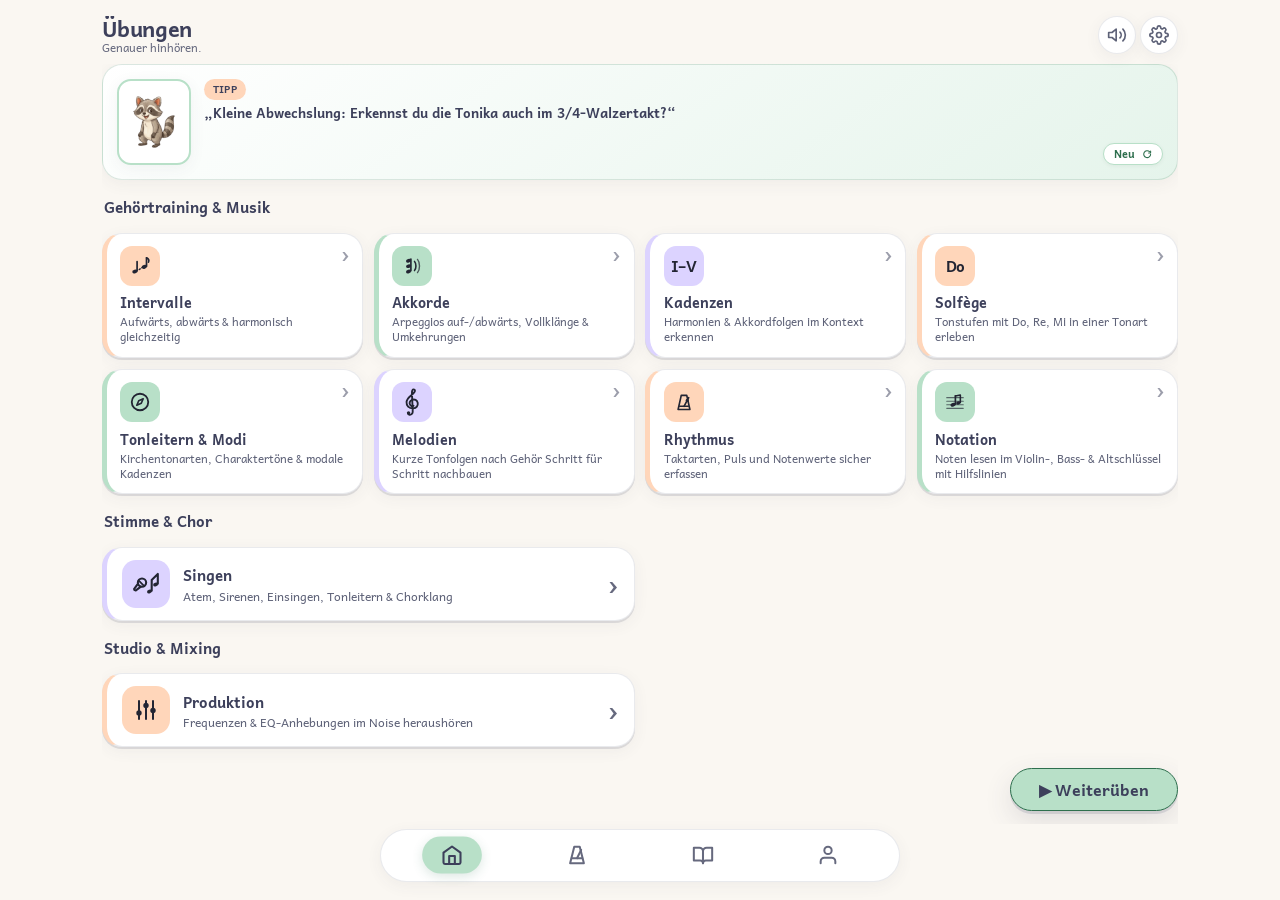
==== index.html @ fa1e84f0 "Audit phase 7 (part 2): full landscape support and two-column piano-stand layout" ====
<!DOCTYPE html>
<html lang="de">
<head>
  <meta charset="UTF-8">
  <!-- Content-Security-Policy: Die App lädt nichts von fremden Servern – das schreibt die CSP fest (auch gegen
       manipulierte Theme-Werte wie url(https://…)). 'unsafe-inline' bleibt nötig: Inline-Skripte im <head>,
       das Mobile-Bundle (alles inline) und Capacitors eingefügtes Bridge-Skript. data: für Maskottchen,
       eingebettete Fonts im Bundle und den stummen iOS-Entsperr-Ton; blob: für den Profil-Download. -->
  <meta http-equiv="Content-Security-Policy" content="default-src 'self'; script-src 'self' 'unsafe-inline'; style-src 'self' 'unsafe-inline'; img-src 'self' data: blob:; font-src 'self' data:; media-src 'self' data: blob:; connect-src 'self'; worker-src 'self'; manifest-src 'self'; object-src 'none'; base-uri 'self'; form-action 'self'">
  <meta name="viewport" content="width=device-width, initial-scale=1.0, viewport-fit=cover">
  <title>Lauscher • Genauer hinhören.</title>
  <meta name="theme-color" id="metaThemeColor" content="#FAF7F2">
  <meta name="mobile-web-app-capable" content="yes">
  <meta name="apple-mobile-web-app-capable" content="yes">
  <meta name="apple-mobile-web-app-status-bar-style" content="default">
  <meta name="apple-mobile-web-app-title" content="Lauscher">
  <link rel="manifest" href="manifest.webmanifest">
  <link rel="icon" type="image/png" sizes="32x32" href="icons/favicon-32.png">
  <link rel="icon" type="image/png" sizes="64x64" href="icons/favicon-64.png">
  <link rel="apple-touch-icon" sizes="180x180" href="icons/apple-touch-icon.png">
  <link rel="preload" href="fonts/Andika/Andika-Regular.ttf" as="font" type="font/ttf" crossorigin>
  <link rel="preload" href="fonts/Andika/Andika-Bold.ttf" as="font" type="font/ttf" crossorigin>
  <link rel="preload" href="fonts/Andika/Andika-BoldItalic.ttf" as="font" type="font/ttf" crossorigin>
  <link rel="stylesheet" href="styles.css">
  <script>
    (function () {
      try {
        var raw = localStorage.getItem("lauschebaer_visual_prefs_v1");
        var prefs = raw ? JSON.parse(raw) : {};
        var hasProfileRaw = false;
        try { hasProfileRaw = Boolean(localStorage.getItem("lauschebaer_profile_v1")); } catch (_pErr) {}
        if ((!raw && !hasProfileRaw) || (prefs && prefs.onboardingDone === false)) {
          document.documentElement.setAttribute("data-first-run", "1");
        }
        var lang = (prefs.language === "ar" || prefs.language === "en" || prefs.language === "es" || prefs.language === "fr" || prefs.language === "it" || prefs.language === "pl" || prefs.language === "tr" || prefs.language === "uk" || prefs.language === "ur") ? prefs.language : "de";
        document.documentElement.lang = lang;
        document.documentElement.dir = (lang === "ur" || lang === "ar") ? "rtl" : "ltr";
        document.documentElement.setAttribute("data-lang", lang);
        if (lang === "en") document.title = "Lauscher • Listen a little closer.";
        else if (lang === "es") document.title = "Lauscher • Escucha un poco más de cerca.";
        else if (lang === "fr") document.title = "Lauscher • Écouter d’un peu plus près.";
        else if (lang === "it") document.title = "Lauscher • Ascolta un po’ più da vicino.";
        else if (lang === "pl") document.title = "Lauscher • Wsłuchaj się uważniej.";
        else if (lang === "tr") document.title = "Lauscher • Biraz daha dikkatli dinle.";
        else if (lang === "uk") document.title = "Lauscher • Прислухайся трохи уважніше.";
        else if (lang === "ur") document.title = "Lauscher • ذرا غور سے سنیں۔";
        else if (lang === "ar") document.title = "Lauscher • استمع بتركيز أكبر.";
        var appearance = (prefs.appearance === "light" || prefs.appearance === "dark" || prefs.appearance === "system") ? prefs.appearance : "light";
        var isBuiltInTheme = (prefs.theme === "waldlichtung" || prefs.theme === "morgentau" || prefs.theme === "abenddaemmerung" || prefs.theme === "metal" || prefs.theme === "konzertsaal" || prefs.theme === "mitternacht");
        var isCustomTheme = (prefs.theme === "custom_1" || prefs.theme === "custom_2" || prefs.theme === "custom_3");
        var theme = (isBuiltInTheme || isCustomTheme) ? prefs.theme : "waldlichtung";
        var prefersDark = window.matchMedia && window.matchMedia("(prefers-color-scheme: dark)").matches;
        var effective = appearance === "system" ? (prefersDark ? "dark" : "light") : appearance;
        if (theme === "metal" || theme === "mitternacht") effective = "dark";
        var appliedCustomBg = "";
        if (isCustomTheme) {
          try {
            var rawCustom = localStorage.getItem("lauschebaer_custom_themes_v1");
            var customList = rawCustom ? JSON.parse(rawCustom) : [];
            var customEntry = null;
            for (var ci = 0; ci < (customList ? customList.length : 0); ci++) {
              if (customList[ci] && customList[ci].id === theme && customList[ci].cssVars) {
                customEntry = customList[ci];
                break;
              }
            }
            if (customEntry && customEntry.cssVars) {
              // Nur harmlose Farb-/Schatten-Werte übernehmen (kein url(…) usw. aus manipuliertem Speicher).
              // Gleiche Regeln wie isSafeCustomThemeCssVar() in js/catalogs.js – beide gemeinsam ändern.
              var CUSTOM_VAR_NAME_RE = /^--[a-z0-9-]{1,40}$/;
              var CUSTOM_VAR_VALUE_RE = /^[#a-zA-Z0-9 ,.%()-]{1,120}$/;
              var CUSTOM_VAR_BLOCKED_RE = /url|image|expression|attr|src|var/i;
              var cssKeys = Object.keys(customEntry.cssVars);
              for (var ki = 0; ki < cssKeys.length && ki < 80; ki++) {
                var cssVal = customEntry.cssVars[cssKeys[ki]];
                if (!CUSTOM_VAR_NAME_RE.test(cssKeys[ki]) || typeof cssVal !== "string") continue;
                if (!CUSTOM_VAR_VALUE_RE.test(cssVal) || CUSTOM_VAR_BLOCKED_RE.test(cssVal)) continue;
                document.documentElement.style.setProperty(cssKeys[ki], cssVal);
              }
              effective = customEntry.isDark ? "dark" : "light";
              appliedCustomBg = (typeof customEntry.metaBg === "string" && /^#[0-9a-fA-F]{3,8}$/.test(customEntry.metaBg)) ? customEntry.metaBg : "";
            } else {
              theme = "waldlichtung";
            }
          } catch (_customErr) {
            theme = "waldlichtung";
          }
        }
        document.documentElement.setAttribute("data-theme", theme);
        document.documentElement.setAttribute("data-appearance", effective);
        var meta = document.getElementById("metaThemeColor");
        if (meta) {
          var metaColors = {
            waldlichtung: { light: "#FAF7F2", dark: "#212329" },
            morgentau: { light: "#F3F8FA", dark: "#1E232A" },
            abenddaemmerung: { light: "#F7F4F8", dark: "#22202A" },
            metal: { light: "#090A0D", dark: "#090A0D" },
            konzertsaal: { light: "#F5EDE0", dark: "#17120D" },
            mitternacht: { light: "#0A0F1F", dark: "#0A0F1F" }
          };
          meta.setAttribute("content", appliedCustomBg || (metaColors[theme] && metaColors[theme][effective]) || "#FAF7F2");
        }
      } catch (_err) {
        document.documentElement.lang = "de";
        document.documentElement.setAttribute("data-lang", "de");
        document.documentElement.setAttribute("data-theme", "waldlichtung");
        document.documentElement.setAttribute("data-appearance", "light");
      }
    })();
  </script>
</head>
<body>

  <!-- Kurze Startup-Animation mit dem Lauscher-Logo -->
  <div id="startupSplash" class="startup-splash" aria-hidden="true">
    <div class="splash-center">
      <div class="splash-logo-stage">
        <span class="splash-ring splash-ring-1"></span>
        <span class="splash-ring splash-ring-2"></span>
        <div class="splash-badge"></div>
      </div>
      <div class="splash-title">Lauscher</div>
      <div class="splash-sub" data-i18n="app.tagline">Genauer hinhören.</div>
    </div>
  </div>

  <!-- Maskottchen-Grafiken früh laden, damit der Startbildschirm sofort den aktuellen Lauschebär zeigt
       (nicht erst, wenn alle Klang-Bundles und app.js geladen sind) -->
  <script src="samples/mascot-bundle.js"></script>
  <script src="samples/mascot-metal-bundle.js"></script>
  <script>
    (function () {
      var isMetal = document.documentElement && document.documentElement.getAttribute("data-theme") === "metal";
      var map = typeof LAUSCHER_MASCOT_DATA_URIS !== "undefined" ? LAUSCHER_MASCOT_DATA_URIS : null;
      var metalVariants = isMetal && typeof LAUSCHER_MASCOT_METAL_VARIANTS !== "undefined" && LAUSCHER_MASCOT_METAL_VARIANTS && Array.isArray(LAUSCHER_MASCOT_METAL_VARIANTS.listening)
        ? LAUSCHER_MASCOT_METAL_VARIANTS.listening
        : null;
      var variants = (metalVariants && metalVariants.length > 0)
        ? metalVariants
        : (typeof LAUSCHER_MASCOT_VARIANTS !== "undefined" && LAUSCHER_MASCOT_VARIANTS && Array.isArray(LAUSCHER_MASCOT_VARIANTS.listening)
          ? LAUSCHER_MASCOT_VARIANTS.listening
          : null);
      var uri = (variants && variants.length > 0)
        ? variants[Math.floor(Math.random() * variants.length)]
        : (map && (map.listening || map.logo || map.idle));
      var badge = document.querySelector("#startupSplash .splash-badge");
      if (!uri || !badge) return;
      badge.innerHTML = '<svg class="splash-mascot-svg" width="84" height="84" viewBox="-1 0 68 64" fill="none" xmlns="http://www.w3.org/2000/svg">'
        + '<image href="' + uri + '" x="0" y="2" width="60" height="60" preserveAspectRatio="xMidYMid meet"/>'
        + '<path class="splash-wave splash-wave-1" d="M56.5 14 C60.2 17.5 60.2 24 56.5 27.5" stroke="var(--sage-strong, #2E6F4E)" stroke-width="2.3" stroke-linecap="round"/>'
        + '<path class="splash-wave splash-wave-2" d="M60.2 11.2 C64.8 16.2 64.8 25.2 60.2 30.2" stroke="var(--sage-strong, #2E6F4E)" stroke-width="1.9" stroke-linecap="round"/>'
        + '</svg>';
    })();
  </script>

  <!-- Erststart-Einrichtung: Schritt-für-Schritt-Assistent (Sprache, Look, Profil, Schwerpunkt & Begrüßung) -->
  <div id="welcomeOnboarding" class="welcome-onboarding hidden" role="dialog" aria-modal="true" aria-labelledby="welcomeLangTitle">
    <div class="welcome-shell">
      <div id="welcomeProgressHeader" class="welcome-progress-header">
        <span id="welcomeProgressText" class="welcome-progress-text">Schritt 1 von 5</span>
        <div class="welcome-progress-track" aria-hidden="true">
          <div id="welcomeProgressFill" class="welcome-progress-fill" style="width: 20%;"></div>
        </div>
      </div>

      <!-- Seite 1: Sprachauswahl -->
      <div id="welcomeStepLang" class="welcome-step">
        <div class="welcome-mascot-stage">
          <div id="welcomeLangMascot" class="welcome-mascot-badge"></div>
        </div>
        <h1 id="welcomeLangTitle" class="welcome-brand-title">Lauscher</h1>
        <p class="welcome-lang-sub">Sprache wählen · Language · Langue · Мова</p>
        <div id="welcomeLangList" class="welcome-lang-list" role="list"></div>
      </div>

      <!-- Seite 2: Look (Erscheinungsbild & Theme + Hinweis zu eigenen Themes) -->
      <div id="welcomeStepLook" class="welcome-step hidden">
        <h2 id="welcomeLookTitle" class="welcome-step-title" data-i18n="welcome.lookTitle">Wähle deinen Look</h2>
        <p id="welcomeLookSub" class="welcome-step-sub" data-i18n="welcome.lookSub">Erscheinungsbild und Farbschema für entspanntes Üben.</p>

        <div class="welcome-panel">
          <div class="welcome-field">
            <span class="account-label" data-i18n="settings.appearanceHeading">Erscheinungsbild</span>
            <div class="btn-group btn-group-3" id="welcomeAppearanceGroup" role="group" aria-label="Erscheinungsbild" data-i18n-aria="settings.appearanceAria">
              <button class="opt-btn active" type="button" data-welcome-appearance="light" data-i18n="settings.appearanceLight">Hell</button>
              <button class="opt-btn" type="button" data-welcome-appearance="dark" data-i18n="settings.appearanceDark">Dunkel</button>
              <button class="opt-btn" type="button" data-welcome-appearance="system" data-i18n="settings.appearanceSystem">System</button>
            </div>
          </div>

          <div class="welcome-field">
            <span class="account-label" data-i18n="settings.themeHeading">Farbschema / Themes</span>
            <div class="theme-preview-list space-builtin-theme-list" id="welcomeThemeList">
              <button class="theme-preview-item active" type="button" data-welcome-theme="waldlichtung">
                <div class="theme-info">
                  <span class="theme-name" data-i18n="settings.themeForest">Folk</span>
                  <span class="theme-status" data-welcome-theme-status>Aktiv</span>
                </div>
                <div class="theme-swatches">
                  <span class="swatch-dot" style="background:#FAF7F2;"></span>
                  <span class="swatch-dot" style="background:#B8E0C8;"></span>
                  <span class="swatch-dot" style="background:#FFD6BA;"></span>
                  <span class="swatch-dot" style="background:#DCD3FF;"></span>
                </div>
              </button>
              <button class="theme-preview-item" type="button" data-welcome-theme="morgentau">
                <div class="theme-info">
                  <span class="theme-name" data-i18n="settings.themeCoast">Klassik</span>
                  <span class="theme-status" data-welcome-theme-status>Auswählen</span>
                </div>
                <div class="theme-swatches">
                  <span class="swatch-dot" style="background:#F3F8FA;"></span>
                  <span class="swatch-dot" style="background:#B5DCE8;"></span>
                  <span class="swatch-dot" style="background:#F9DFC6;"></span>
                  <span class="swatch-dot" style="background:#C8D3F5;"></span>
                </div>
              </button>
              <button class="theme-preview-item" type="button" data-welcome-theme="abenddaemmerung">
                <div class="theme-info">
                  <span class="theme-name" data-i18n="settings.themeDusk">Jazz</span>
                  <span class="theme-status" data-welcome-theme-status>Auswählen</span>
                </div>
                <div class="theme-swatches">
                  <span class="swatch-dot" style="background:#F7F4F8;"></span>
                  <span class="swatch-dot" style="background:#BFE0D4;"></span>
                  <span class="swatch-dot" style="background:#F5CDC4;"></span>
                  <span class="swatch-dot" style="background:#D8C7F5;"></span>
                </div>
              </button>
              <button class="theme-preview-item" type="button" data-welcome-theme="metal">
                <div class="theme-info">
                  <span class="theme-name" data-i18n="settings.themeMetal">Metal</span>
                  <span class="theme-status" data-welcome-theme-status>Auswählen</span>
                </div>
                <div class="theme-swatches">
                  <span class="swatch-dot" style="background:#090A0D;"></span>
                  <span class="swatch-dot" style="background:#2D6394;"></span>
                  <span class="swatch-dot" style="background:#B52B3B;"></span>
                  <span class="swatch-dot" style="background:#9EA6B4;"></span>
                </div>
              </button>
            </div>
          </div>

          <p id="welcomeLookCustomHint" class="welcome-hint-note" data-i18n="welcome.lookCustomHint">Tipp: Später kannst du unter ‚Mein Konto → Themes &amp; Farbdesigner‘ jederzeit bis zu 3 ganz eigene Themes gestalten!</p>
        </div>

        <div class="welcome-nav-row">
          <button type="button" id="welcomeLookBackBtn" class="btn-tool welcome-back-btn" data-welcome-nav="prev" data-i18n="welcome.backBtn">← Zurück</button>
          <button type="button" id="welcomeLookNextBtn" class="btn-primary-action welcome-next-btn" data-welcome-nav="next" data-i18n="welcome.nextBtn">Weiter →</button>
        </div>
      </div>

      <!-- Seite 3: Eigenes Musiker-Profil -->
      <div id="welcomeStepProfile" class="welcome-step hidden">
        <h2 id="welcomeProfileTitle" class="welcome-step-title" data-i18n="welcome.profileTitle">Dein Musiker-Profil</h2>
        <p id="welcomeProfileSub" class="welcome-step-sub" data-i18n="welcome.profileSub">Wie darf dich Lauscher begrüßen und welche Instrumente spielst du?</p>

        <div class="welcome-panel">
          <div class="welcome-field">
            <label class="account-label" for="welcomeProfileNameInput" data-i18n="space.nameLabel">Dein Name (optional)</label>
            <input type="text" id="welcomeProfileNameInput" class="account-input" maxlength="24" placeholder="z. B. Alex" data-i18n-placeholder="space.namePlaceholder">
          </div>
          <div class="welcome-field">
            <span class="account-label" data-i18n="space.instrumentsLabel">Deine Instrumente / Rollen</span>
            <div id="welcomeInstrumentsGroup" class="profile-pills-wrap welcome-pills-wrap"></div>
          </div>
        </div>

        <div class="welcome-nav-row">
          <button type="button" id="welcomeProfileBackBtn" class="btn-tool welcome-back-btn" data-welcome-nav="prev" data-i18n="welcome.backBtn">← Zurück</button>
          <button type="button" id="welcomeProfileNextBtn" class="btn-primary-action welcome-next-btn" data-welcome-nav="next" data-i18n="welcome.nextBtn">Weiter →</button>
        </div>
      </div>

      <!-- Seite 4: Lernschwerpunkt -->
      <div id="welcomeStepFocus" class="welcome-step hidden">
        <h2 id="welcomeFocusTitle" class="welcome-step-title" data-i18n="welcome.focusTitle">Dein Lernschwerpunkt</h2>
        <p id="welcomeFocusSub" class="welcome-step-sub" data-i18n="welcome.focusSub">Worauf möchtest du dich zuerst konzentrieren?</p>

        <div class="welcome-panel">
          <div id="welcomeFocusList" class="welcome-focus-grid" role="radiogroup"></div>

          <div id="welcomeBeginnerOptInCard" class="welcome-beginner-optin-card">
            <div class="welcome-beginner-optin-head">
              <span class="k-card-tag tag-sage" data-i18n="welcome.beginnerOptInBadge">Einsteiger-Tour</span>
              <strong data-i18n="welcome.beginnerOptInTitle">Komplett neu in der Musikwelt?</strong>
            </div>
            <p class="welcome-beginner-optin-desc" data-i18n="welcome.beginnerOptInDesc">Möchtest du vor dem Start in 3 kurzen Schritten erfahren, was Intervalle, Akkorde &amp; Kadenzen sind und womit du am besten anfängst?</p>
            <div class="btn-group welcome-beginner-optin-group" role="group" aria-label="Einsteiger-Einführung" data-i18n-aria="welcome.beginnerOptInBadge">
              <button type="button" id="welcomeBeginnerOptInNoBtn" class="opt-btn active" data-welcome-beginner-optin="no" aria-pressed="true" data-i18n="welcome.beginnerOptInNo">Direkt starten</button>
              <button type="button" id="welcomeBeginnerOptInYesBtn" class="opt-btn" data-welcome-beginner-optin="yes" aria-pressed="false" data-i18n="welcome.beginnerOptInYes">Ja, Einführung starten</button>
            </div>
          </div>
        </div>

        <div class="welcome-nav-row">
          <button type="button" id="welcomeFocusBackBtn" class="btn-tool welcome-back-btn" data-welcome-nav="prev" data-i18n="welcome.backBtn">← Zurück</button>
          <button type="button" id="welcomeFocusNextBtn" class="btn-primary-action welcome-next-btn" data-welcome-nav="next" data-i18n="welcome.nextBtn">Weiter →</button>
        </div>
      </div>

      <!-- Optionaler Einsteiger-Step 1: Grundbegriffe der Musik -->
      <div id="welcomeStepBeginner1" class="welcome-step hidden">
        <span class="k-card-tag tag-sage welcome-beginner-step-pill" data-i18n="welcome.begStep1Tag">Einsteiger-Einführung • 1 / 3</span>
        <h2 id="welcomeBeginner1Title" class="welcome-step-title" data-i18n="welcome.begStep1Title">Die Bausteine der Musik – leicht erklärt</h2>
        <p id="welcomeBeginner1Sub" class="welcome-step-sub" data-i18n="welcome.begStep1Sub">Was für Musiker selbstverständlich klingt, besteht aus vier einfachen Grundideen:</p>

        <div class="welcome-panel welcome-beginner-panel">
          <div class="welcome-beginner-card">
            <strong data-i18n="welcome.begTermIntervalsTitle">Intervalle (Ton-Abstände)</strong>
            <p data-i18n="welcome.begTermIntervalsDesc">Ein Intervall ist einfach der Abstand zwischen zwei Tönen – wie zwei Treppenstufen. Liegen sie nah beieinander, klingt es nach einem kleinen Schritt; liegen sie weit auseinander, nach einem großen Sprung. Aus solchen Sprüngen entsteht jede Melodie.</p>
          </div>
          <div class="welcome-beginner-card">
            <strong data-i18n="welcome.begTermChordsTitle">Akkorde (Zusammenklänge)</strong>
            <p data-i18n="welcome.begTermChordsDesc">Wenn drei oder mehr Töne gleichzeitig erklingen, nennt man das einen Akkord. Die beiden wichtigsten Klangfarben sind Dur (wirkt oft hell, offen, strahlend) und Moll (wirkt oft weich, nachdenklich, warm).</p>
          </div>
          <div class="welcome-beginner-card">
            <strong data-i18n="welcome.begTermCadencesTitle">Kadenzen (Harmonische Wegweiser)</strong>
            <p data-i18n="welcome.begTermCadencesDesc">Eine Kadenz ist eine kurze Folge von Akkorden – wie Satzzeichen in einer Geschichte. Manche Akkorde bauen Spannung auf (wie ein Fragezeichen), andere führen wieder entspannt nach Hause zum Grundton (wie ein Punkt am Satzende).</p>
          </div>
          <div class="welcome-beginner-card">
            <strong data-i18n="welcome.begTermScalesTitle">Tonleitern, Solfège &amp; Rhythmus</strong>
            <p data-i18n="welcome.begTermScalesDesc">Eine Tonleiter ist der Ton-Vorrat eines Liedes. Mit Solfège (Do–Re–Mi) bekommt jede Stufe einen festen Rufnamen im Ohr, und der Rhythmus gibt der Musik ihren Puls, zu dem man automatisch mitwippt.</p>
          </div>
        </div>

        <div class="welcome-nav-row">
          <button type="button" id="welcomeBeginner1BackBtn" class="btn-tool welcome-back-btn" data-welcome-nav="prev" data-i18n="welcome.backBtn">← Zurück</button>
          <button type="button" id="welcomeBeginner1NextBtn" class="btn-primary-action welcome-next-btn" data-welcome-nav="next" data-i18n="welcome.nextBtn">Weiter →</button>
        </div>
      </div>

      <!-- Optionaler Einsteiger-Step 2: Sinnvolle Übungen für den Anfang -->
      <div id="welcomeStepBeginner2" class="welcome-step hidden">
        <span class="k-card-tag tag-peach welcome-beginner-step-pill" data-i18n="welcome.begStep2Tag">Einsteiger-Einführung • 2 / 3</span>
        <h2 id="welcomeBeginner2Title" class="welcome-step-title" data-i18n="welcome.begStep2Title">Was ist am Anfang sinnvoll zu üben?</h2>
        <p id="welcomeBeginner2Sub" class="welcome-step-sub" data-i18n="welcome.begStep2Sub">Du musst nicht alles auf einmal ausprobieren. Mit diesen 3 Schritten gelingt der Einstieg ganz entspannt:</p>

        <div class="welcome-panel welcome-beginner-panel">
          <div class="welcome-beginner-card">
            <strong data-i18n="welcome.begTip1Title">1. Intervalle (Stufe 1) &amp; der „Nur hören“-Modus</strong>
            <p data-i18n="welcome.begTip1Desc">Starte mit „Intervalle • Stufe 1 (Grundlagen)“. Dort gibt es nur wenige, gut unterscheidbare Tonabstände. Tipp: Schalte oben im Modul ruhig zuerst den „Nur hören“-Modus ein, um den Klängen ohne Abfrage-Druck zu lauschen.</p>
          </div>
          <div class="welcome-beginner-card">
            <strong data-i18n="welcome.begTip2Title">2. Akkorde (Dur vs. Moll) &amp; Rhythmus-Puls</strong>
            <p data-i18n="welcome.begTip2Desc">Achte bei „Akkorde • Stufe 1“ nur auf dein Bauchgefühl: Klingt der Akkord eher hell (Dur) oder weich und nachdenklich (Moll)? Im Modul „Rhythmus“ kannst du außerdem einfache Takte auf dem Tap-Pad nachklopfen.</p>
          </div>
          <div class="welcome-beginner-card">
            <strong data-i18n="welcome.begTip3Title">3. Kurze Melodien (Do – Fa) &amp; der Wissens-Hub</strong>
            <p data-i18n="welcome.begTip3Desc">In „Melodien • Stufe 1“ baust du kleine Tonfolgen aus nur 4 Tönen nach. Und wann immer dir ein Begriff neu ist, tippe unten in der Leiste auf das Buch-Symbol (Wissen) – dort ist alles mit Klangbeispielen zum Antippen erklärt.</p>
          </div>
          <button type="button" id="welcomeApplyBeginnerSetupBtn" class="btn-tool welcome-beginner-preset-btn" data-i18n="welcome.begApplyPresetBtn">Empfohlenen Startpunkt (Intervalle • Stufe 1) auswählen</button>
        </div>

        <div class="welcome-nav-row">
          <button type="button" id="welcomeBeginner2BackBtn" class="btn-tool welcome-back-btn" data-welcome-nav="prev" data-i18n="welcome.backBtn">← Zurück</button>
          <button type="button" id="welcomeBeginner2NextBtn" class="btn-primary-action welcome-next-btn" data-welcome-nav="next" data-i18n="welcome.nextBtn">Weiter →</button>
        </div>
      </div>

      <!-- Optionaler Einsteiger-Step 3: Ermutigung & Dranbleiben -->
      <div id="welcomeStepBeginner3" class="welcome-step hidden">
        <span class="k-card-tag tag-lilac welcome-beginner-step-pill" data-i18n="welcome.begStep3Tag">Einsteiger-Einführung • 3 / 3</span>
        <h2 id="welcomeBeginner3Title" class="welcome-step-title" data-i18n="welcome.begStep3Title">Lass dich am Anfang nicht erschlagen!</h2>
        <p id="welcomeBeginner3Sub" class="welcome-step-sub" data-i18n="welcome.begStep3Sub">Ein ehrlicher Hinweis, bevor du deinen ersten Ton abspielst:</p>

        <div class="welcome-panel welcome-beginner-panel">
          <div class="welcome-beginner-card welcome-beginner-encourage-card">
            <strong data-i18n="welcome.begEncourage1Title">Es ist völlig normal, sich anfangs überwältigt zu fühlen</strong>
            <p data-i18n="welcome.begEncourage1Desc">Begriffe wie „Quinte“, „Kadenz“, „Solfège“ oder „Notenschlüssel“ wirken am Anfang oft wie eine riesige Flut an Informationen. Wenn du dich davon erst einmal erschlagen fühlst oder oft danebenliegst, ist das vollkommen normal – und bedeutet niemals, dass du „unmusikalisch“ bist!</p>
          </div>
          <div class="welcome-beginner-card">
            <strong data-i18n="welcome.begEncourage2Title">Das Geheimnis ist einfach, entspannt am Ball zu bleiben</strong>
            <p data-i18n="welcome.begEncourage2Desc">Musikalisches Gehör wächst wie eine Sprache durch kleine, regelmäßige Gewohnheiten. Schon 5 ruhige Minuten alle paar Tage reichen aus. In Lauscher gibt es keinen Punktedruck: Jeder falsche Tipp ist einfach ein kostenloser Hör-Vergleich für dein Ohr.</p>
          </div>
          <div class="welcome-beginner-card">
            <strong data-i18n="welcome.begEncourage3Title">Nimm dir Zeit &amp; nutze alle Hörhilfen</strong>
            <p data-i18n="welcome.begEncourage3Desc">Nutze jederzeit „Grundton hören“, „Ton nochmal“ oder die A/B-Vergleiche. Mach eine Pause, sobald dein Kopf voll ist, und bleib einfach neugierig dran – schon nach kurzer Zeit wirst du staunen, was dein Ohr plötzlich wie von selbst erkennt!</p>
          </div>
        </div>

        <div class="welcome-nav-row">
          <button type="button" id="welcomeBeginner3BackBtn" class="btn-tool welcome-back-btn" data-welcome-nav="prev" data-i18n="welcome.backBtn">← Zurück</button>
          <button type="button" id="welcomeBeginner3NextBtn" class="btn-primary-action welcome-next-btn" data-welcome-nav="next" data-i18n="welcome.nextBtn">Weiter →</button>
        </div>
      </div>

      <!-- Seite 6: Begrüßung & Start -->
      <div id="welcomeStepGreet" class="welcome-step welcome-step-greet hidden" aria-live="polite">
        <div class="welcome-mascot-stage is-greet">
          <span class="splash-ring splash-ring-1" aria-hidden="true"></span>
          <span class="splash-ring splash-ring-2" aria-hidden="true"></span>
          <div id="welcomeGreetMascot" class="welcome-mascot-badge is-greet"></div>
        </div>
        <h2 id="welcomeGreetTitle" class="welcome-greet-title"></h2>
        <p id="welcomeGreetBody" class="welcome-greet-body"></p>
        <div class="welcome-greet-actions">
          <button type="button" id="welcomeGreetBeginnerBtn" class="btn-tool welcome-greet-beginner-btn" data-i18n="welcome.greetBeginnerBtn">Komplett neu in der Musik? Kurze Einführung starten</button>
          <div class="welcome-nav-row welcome-greet-nav-row">
            <button type="button" id="welcomeGreetBackBtn" class="btn-tool welcome-back-btn" data-welcome-nav="prev" data-i18n="welcome.backBtn">← Zurück</button>
            <button id="welcomeContinueBtn" type="button" class="btn-primary-action welcome-next-btn welcome-continue-btn"></button>
          </div>
          <div class="welcome-auto-progress" aria-hidden="true">
            <div id="welcomeAutoFill" class="welcome-auto-fill"></div>
          </div>
          <p id="welcomeRedirectHint" class="welcome-redirect-hint"></p>
        </div>
      </div>
    </div>
  </div>

  <div class="app-shell">

    <!-- ==========================================
         TOP APP BAR
         ========================================== -->
    <header class="top-bar">
      <div class="top-bar-left">
        <button id="backBtn" class="back-btn hidden" title="Zurück" aria-label="Zurück" data-i18n-title="nav.backTitle" data-i18n-aria="nav.backTitle">
          <svg width="20" height="20" viewBox="0 0 24 24" fill="none" stroke="currentColor" stroke-width="2.4" stroke-linecap="round" stroke-linejoin="round">
            <line x1="19" y1="12" x2="5" y2="12"/><polyline points="12 19 5 12 12 5"/>
          </svg>
        </button>

        <div class="app-brand">
          <div>
            <div class="brand-title-wrap">
              <span id="headerMainTitle" class="brand-name">Übungen</span>
            </div>
            <span id="subHeaderInfo" class="brand-sub" data-i18n="app.tagline">Genauer hinhören.</span>
          </div>
        </div>
      </div>

      <!-- Rechts: Hausaufgabe teilen (in Übungen), Lautstärke & Einstellungen -->
      <div class="header-actions">
        <button id="shareHomeworkHeaderBtn" type="button" class="icon-btn hidden" title="Als Hausaufgabe teilen (Link & QR-Code)" aria-label="Als Hausaufgabe teilen" data-i18n-title="homework.headerBtnTitle" data-i18n-aria="homework.headerBtnAria">
          <svg width="19" height="19" viewBox="0 0 24 24" fill="none" stroke="currentColor" stroke-width="2" stroke-linecap="round" stroke-linejoin="round" aria-hidden="true">
            <rect x="3" y="3" width="7" height="7" rx="1"/>
            <rect x="14" y="3" width="7" height="7" rx="1"/>
            <rect x="3" y="14" width="7" height="7" rx="1"/>
            <path d="M14 14h3v3h-3zM19 14h2v2M14 19h2v2M19 19h2v2"/>
          </svg>
        </button>

        <button id="openMixerBtn" class="icon-btn" title="Lautstärke" aria-label="Lautstärke" data-i18n-title="header.mixerTitle" data-i18n-aria="header.mixerTitle">
          <svg id="masterVolIcon" width="20" height="20" viewBox="0 0 24 24" fill="none" stroke="currentColor" stroke-width="2" stroke-linecap="round" stroke-linejoin="round">
            <polygon points="11 5 6 9 2 9 2 15 6 15 11 19 11 5"/><path d="M15.54 8.46a5 5 0 0 1 0 7.07"/><path d="M19.07 4.93a10 10 0 0 1 0 14.14"/>
          </svg>
        </button>

        <button id="openSettingsBtn" class="icon-btn" title="Einstellungen, Sprache & Theme" aria-label="Einstellungen" data-i18n-title="header.settingsTitle" data-i18n-aria="header.settingsAria">
          <svg width="20" height="20" viewBox="0 0 24 24" fill="none" stroke="currentColor" stroke-width="2" stroke-linecap="round" stroke-linejoin="round">
            <circle cx="12" cy="12" r="3"/><path d="M19.4 15a1.65 1.65 0 0 0 .33 1.82l.06.06a2 2 0 0 1-2.83 2.83l-.06-.06a1.65 1.65 0 0 0-1.82-.33 1.65 1.65 0 0 0-1 1.51V21a2 2 0 0 1-4 0v-.09A1.65 1.65 0 0 0 9 19.4a1.65 1.65 0 0 0-1.82.33l-.06.06a2 2 0 0 1-2.83-2.83l.06-.06a1.65 1.65 0 0 0 .33-1.82 1.65 1.65 0 0 0-1.51-1H3a2 2 0 0 1 0-4h.09A1.65 1.65 0 0 0 4.6 9a1.65 1.65 0 0 0-.33-1.82l-.06-.06a2 2 0 0 1 2.83-2.83l.06.06a1.65 1.65 0 0 0 1.82.33H9a1.65 1.65 0 0 0 1-1.51V3a2 2 0 0 1 4 0v.09a1.65 1.65 0 0 0 1 1.51 1.65 1.65 0 0 0 1.82-.33l.06-.06a2 2 0 0 1 2.83 2.83l-.06.06a1.65 1.65 0 0 0-.33 1.82V9a1.65 1.65 0 0 0 1.51 1H21a2 2 0 0 1 0 4h-.09a1.65 1.65 0 0 0-1.51 1z"/>
          </svg>
        </button>
      </div>
    </header>

    <!-- =====================================================
         BÜHNE FÜR ANIMIERTE ANSICHTSWECHSEL (.views-stage)
         ===================================================== -->
    <div class="views-stage">

    <!-- =====================================================
         ANSICHT 1: STARTSEITE (#viewHome) – Aufgeräumter Hub
         ===================================================== -->
    <main id="viewHome" class="view-container">
      
      <section class="hero-card">
        <div class="hero-top">
          <button id="heroMascotBtn" type="button" class="hero-mascot-btn" title="Tippe für einen neuen Gedanken" data-i18n-title="home.refreshQuoteTitle" aria-label="Tippe für einen neuen Gedanken" data-i18n-aria="home.refreshQuoteTitle">
            <div class="hero-mascot-avatar" id="heroMascotSvg"></div>
          </button>
          <div class="hero-bubble">
            <span id="quoteCategoryBadge" class="quote-badge">Willkommen</span>
            <p id="heroQuoteText" class="hero-quote-text">
              „Schön, dass du da bist! Heute entdecken wir, wie Musik Geschichten erzählt.“
            </p>
            <div class="hero-bubble-footer">
              <button id="refreshQuoteBtn" type="button" class="hero-quote-new-btn" title="Tippe für einen neuen Gedanken" data-i18n-title="home.refreshQuoteTitle">
                <span data-i18n="home.newQuote">Neu</span><svg class="inline-glyph inline-glyph-after" viewBox="0 0 24 24" fill="none" stroke="currentColor" stroke-width="2.5" stroke-linecap="round" stroke-linejoin="round" aria-hidden="true"><path d="M20 12a8 8 0 1 1-2.35-5.66"/><path d="M20 4.5v4.6h-4.6"/></svg>
              </button>
            </div>
          </div>
        </div>

        <div id="homeQuickMixBar" class="home-quick-mix-bar hidden"></div>
      </section>

      <div class="section-heading-row">
        <h2 class="section-heading" data-i18n="home.exercisesHeading">Gehörtraining &amp; Musik</h2>
      </div>

      <div class="category-nav-list category-grid-home">
        
        <button class="category-nav-card card-accent-peach" data-open-category="interval">
          <div class="cat-icon-box badge-peach">
            <svg class="icon-svg-large" width="30" height="30" viewBox="0 0 28 28" fill="none" xmlns="http://www.w3.org/2000/svg">
              <ellipse cx="7.5" cy="21" rx="3.4" ry="2.5" transform="rotate(-18 7.5 21)" fill="currentColor"/>
              <line x1="10.3" y1="20.2" x2="10.3" y2="8.5" stroke="currentColor" stroke-width="2.2" stroke-linecap="round"/>
              <ellipse cx="19.5" cy="15" rx="3.4" ry="2.5" transform="rotate(-18 19.5 15)" fill="currentColor"/>
              <line x1="22.3" y1="14.2" x2="22.3" y2="3.5" stroke="currentColor" stroke-width="2.2" stroke-linecap="round"/>
              <path d="M22.3 3.5 C25 4.8 25.8 7 24.8 9.2" stroke="currentColor" stroke-width="2" stroke-linecap="round" fill="none"/>
              <path d="M13 18.5 L16.5 16" stroke="currentColor" stroke-width="1.8" stroke-linecap="round" stroke-dasharray="1.5 2.5"/>
            </svg>
          </div>
          <div class="cat-text-box">
            <h3 data-i18n="home.catIntervals">Intervalle</h3>
            <p data-i18n="home.catIntervalsDesc">Aufwärts, abwärts &amp; harmonisch gleichzeitig</p>
          </div>
          <span class="cat-chevron">›</span>
        </button>

        <button class="category-nav-card card-accent-sage" data-open-category="chords">
          <div class="cat-icon-box badge-sage">
            <svg class="icon-svg-large" width="28" height="28" viewBox="0 0 28 28" fill="none" xmlns="http://www.w3.org/2000/svg" aria-hidden="true">
              <ellipse cx="9.6" cy="21" rx="3.3" ry="2.3" transform="rotate(-16 9.6 21)" fill="currentColor"/>
              <ellipse cx="9.6" cy="14.2" rx="3.3" ry="2.3" transform="rotate(-16 9.6 14.2)" fill="currentColor"/>
              <ellipse cx="9.6" cy="7.4" rx="3.3" ry="2.3" transform="rotate(-16 9.6 7.4)" fill="currentColor"/>
              <line x1="12.6" y1="20.2" x2="12.6" y2="5.2" stroke="currentColor" stroke-width="2.1" stroke-linecap="round"/>
              <path d="M17.2 8.2C19.6 10.6 19.6 17.4 17.2 19.8" stroke="currentColor" stroke-width="2" stroke-linecap="round"/>
              <path d="M21 5.6C24.4 9.5 24.4 18.5 21 22.4" stroke="currentColor" stroke-width="1.8" stroke-linecap="round" opacity="0.72"/>
            </svg>
          </div>
          <div class="cat-text-box">
            <h3 data-i18n="home.catChords">Akkorde</h3>
            <p data-i18n="home.catChordsDesc">Arpeggios auf-/abwärts, Vollklänge &amp; Umkehrungen</p>
          </div>
          <span class="cat-chevron">›</span>
        </button>

        <button class="category-nav-card card-accent-lilac" data-open-category="cadence">
          <div class="cat-icon-box badge-lilac">
            <span class="icon-text-glyph">I–V</span>
          </div>
          <div class="cat-text-box">
            <h3 data-i18n="home.catCadences">Kadenzen</h3>
            <p data-i18n="home.catCadencesDesc">Harmonien & Akkordfolgen im Kontext erkennen</p>
          </div>
          <span class="cat-chevron">›</span>
        </button>

        <button class="category-nav-card card-accent-peach" data-open-category="solfege">
          <div class="cat-icon-box badge-peach">
            <span class="icon-text-glyph">Do</span>
          </div>
          <div class="cat-text-box">
            <h3 data-i18n="home.catSolfege">Solfège</h3>
            <p data-i18n="home.catSolfegeDesc">Tonstufen mit Do, Re, Mi in einer Tonart erleben</p>
          </div>
          <span class="cat-chevron">›</span>
        </button>

        <button class="category-nav-card card-accent-sage" data-open-category="modes">
          <div class="cat-icon-box badge-sage">
            <svg class="icon-svg-large" width="28" height="28" viewBox="0 0 24 24" fill="none" xmlns="http://www.w3.org/2000/svg" aria-hidden="true">
              <circle cx="12" cy="12" r="9" stroke="currentColor" stroke-width="2"/>
              <polygon points="15.5 8.5 13.4 13.4 8.5 15.5 10.6 10.6 15.5 8.5" stroke="currentColor" stroke-width="1.8" stroke-linejoin="round"/>
            </svg>
          </div>
          <div class="cat-text-box">
            <h3 data-i18n="home.catModes">Tonleitern &amp; Modi</h3>
            <p data-i18n="home.catModesDesc">Kirchentonarten, Charaktertöne &amp; modale Kadenzen</p>
          </div>
          <span class="cat-chevron">›</span>
        </button>

        <button class="category-nav-card card-accent-lilac" data-open-category="melody">
          <div class="cat-icon-box badge-lilac">
            <svg class="icon-svg-large melody-clef-icon" width="28" height="28" viewBox="4.5 1.5 19.5 33" fill="none" xmlns="http://www.w3.org/2000/svg" aria-hidden="true">
              <path d="M15.8 25.5 C19.5 25.2 21.5 22.4 21 19 C20.4 15.5 17.2 14.3 14.3 15.4 C11.5 16.5 10.6 19.5 12.2 21.6 C13.2 22.9 14.9 23.2 16.1 22.4" stroke="currentColor" stroke-width="2.2" stroke-linecap="round" stroke-linejoin="round"/>
              <path d="M15.8 25.5 C10.4 25.6 7.5 22.3 7.8 17.9 C8.2 13.2 13.5 10.5 16.6 7 C18.1 5.3 18.2 3.3 16.5 3.1 C14.8 2.9 14 4.8 14.2 7.5 L15.1 29.2 C15.2 31.6 13.6 33.2 11.4 33 C10.2 32.9 9.5 32.2 9.4 31.2" stroke="currentColor" stroke-width="2.2" stroke-linecap="round" stroke-linejoin="round"/>
              <circle cx="10.2" cy="30.8" r="2" fill="currentColor"/>
            </svg>
          </div>
          <div class="cat-text-box">
            <h3 data-i18n="home.catMelodies">Melodien</h3>
            <p data-i18n="home.catMelodiesDesc">Kurze Tonfolgen nach Gehör Schritt für Schritt nachbauen</p>
          </div>
          <span class="cat-chevron">›</span>
        </button>

        <button class="category-nav-card card-accent-peach" data-open-category="rhythm">
          <div class="cat-icon-box badge-peach">
            <svg class="icon-svg-large" width="28" height="28" viewBox="0 0 28 28" fill="none" xmlns="http://www.w3.org/2000/svg">
              <path d="M10.5 5.5H17.5L21.5 23.5H6.5L10.5 5.5Z" stroke="currentColor" stroke-width="2.1" stroke-linejoin="round"/>
              <line x1="8.5" y1="19.5" x2="19.5" y2="19.5" stroke="currentColor" stroke-width="1.8" stroke-linecap="round"/>
              <line x1="14" y1="19.5" x2="20" y2="8.5" stroke="currentColor" stroke-width="2.1" stroke-linecap="round"/>
              <circle cx="18.1" cy="12" r="2" fill="currentColor"/>
            </svg>
          </div>
          <div class="cat-text-box">
            <h3 data-i18n="home.catRhythm">Rhythmus</h3>
            <p data-i18n="home.catRhythmDesc">Taktarten, Puls und Notenwerte sicher erfassen</p>
          </div>
          <span class="cat-chevron">›</span>
        </button>

        <button class="category-nav-card card-accent-sage" data-open-category="notation">
          <div class="cat-icon-box badge-sage">
            <svg class="icon-svg-large" width="28" height="28" viewBox="0 0 28 28" fill="none" xmlns="http://www.w3.org/2000/svg" aria-hidden="true">
              <line x1="3.5" y1="8.5" x2="24.5" y2="8.5" stroke="currentColor" stroke-width="1.5" stroke-linecap="round" opacity="0.65"/>
              <line x1="3.5" y1="13" x2="24.5" y2="13" stroke="currentColor" stroke-width="1.5" stroke-linecap="round" opacity="0.65"/>
              <line x1="3.5" y1="17.5" x2="24.5" y2="17.5" stroke="currentColor" stroke-width="1.5" stroke-linecap="round" opacity="0.65"/>
              <line x1="3.5" y1="22" x2="24.5" y2="22" stroke="currentColor" stroke-width="1.5" stroke-linecap="round" opacity="0.65"/>
              <ellipse cx="11.5" cy="17.5" rx="3.4" ry="2.4" transform="rotate(-18 11.5 17.5)" fill="currentColor"/>
              <line x1="14.5" y1="16.8" x2="14.5" y2="6.2" stroke="currentColor" stroke-width="2.1" stroke-linecap="round"/>
              <path d="M14.5 6.4L20.8 5.2V14.5" stroke="currentColor" stroke-width="2.0" stroke-linecap="round" stroke-linejoin="round"/>
              <ellipse cx="18.3" cy="15.2" rx="2.9" ry="2.1" transform="rotate(-18 18.3 15.2)" fill="currentColor"/>
            </svg>
          </div>
          <div class="cat-text-box">
            <h3 data-i18n="home.catNotation">Notation</h3>
            <p data-i18n="home.catNotationDesc">Noten lesen im Violin-, Bass- &amp; Altschlüssel mit Hilfslinien</p>
          </div>
          <span class="cat-chevron">›</span>
        </button>
      </div>

      <div class="section-heading-row">
        <h2 class="section-heading" data-i18n="home.voiceHeading">Stimme &amp; Chor</h2>
      </div>

      <div class="category-nav-list">
        <button class="category-nav-card card-accent-lilac category-card-wide" data-open-category="warmup">
          <div class="cat-icon-box badge-lilac">
            <svg class="icon-svg-large" width="28" height="28" viewBox="0 0 28 28" fill="none" stroke="currentColor" stroke-width="2.1" stroke-linecap="round" stroke-linejoin="round" aria-hidden="true">
              <circle cx="10.0" cy="12.6" r="4.15"/>
              <line x1="6.53" y1="10.33" x2="12.27" y2="16.07" stroke-width="1.7"/>
              <path d="M 6.0 13.7 L 2.05 19.07 Q 2.08 20.52 3.53 20.55 L 8.9 16.6"/>
              <ellipse cx="17.5" cy="21.4" rx="2.55" ry="1.85" transform="rotate(-18 17.5 21.4)" fill="currentColor" stroke="none"/>
              <ellipse cx="23.6" cy="14.5" rx="2.55" ry="1.85" transform="rotate(-18 23.6 14.5)" fill="currentColor" stroke="none"/>
              <path d="M19.7 20.7 V9.9 L25.8 3.9 V13.8"/>
            </svg>
          </div>
          <div class="cat-text-box">
            <h3 data-i18n="home.catWarmup">Singen</h3>
            <p data-i18n="home.catWarmupDesc">Atem, Sirenen, Einsingen, Tonleitern &amp; Chorklang</p>
          </div>
          <span class="cat-chevron">›</span>
        </button>
      </div>

      <div class="section-heading-row">
        <h2 class="section-heading" data-i18n="home.studioHeading">Studio &amp; Mixing</h2>
      </div>

      <div class="category-nav-list">
        <button class="category-nav-card card-accent-peach category-card-wide" data-open-category="production">
          <div class="cat-icon-box badge-peach">
            <svg class="icon-svg-large" width="28" height="28" viewBox="0 0 28 28" fill="none" xmlns="http://www.w3.org/2000/svg" aria-hidden="true">
              <line x1="7" y1="5" x2="7" y2="23" stroke="currentColor" stroke-width="2" stroke-linecap="round"/>
              <line x1="14" y1="5" x2="14" y2="23" stroke="currentColor" stroke-width="2" stroke-linecap="round"/>
              <line x1="21" y1="5" x2="21" y2="23" stroke="currentColor" stroke-width="2" stroke-linecap="round"/>
              <circle cx="7" cy="17" r="2.7" fill="currentColor"/>
              <circle cx="14" cy="9.5" r="2.7" fill="currentColor"/>
              <circle cx="21" cy="14.5" r="2.7" fill="currentColor"/>
            </svg>
          </div>
          <div class="cat-text-box">
            <h3 data-i18n="home.catProduction">Produktion</h3>
            <p data-i18n="home.catProductionDesc">Frequenzen &amp; EQ-Anhebungen im Noise heraushören</p>
          </div>
          <span class="cat-chevron">›</span>
        </button>
      </div>

      <div class="home-fab-anchor">
        <button id="quickStartBtn" type="button" class="btn-primary-action home-continue-fab">
          <span id="quickStartLabel" data-i18n="home.continue">▶ Weiterüben</span>
        </button>
      </div>
    </main>

    <!-- =====================================================
         ANSICHT 1b: UNTERSEITE EINES ÜBUNGSTYPS (#viewCategory)
         ===================================================== -->
    <main id="viewCategory" class="view-container hidden">
      <div id="categoryPageContent" class="category-page-content"></div>
    </main>

    <!-- =====================================================
         ANSICHT 1c: ANLEITUNG JE ÜBUNGSTYP (#viewCategoryHelp)
         ===================================================== -->
    <main id="viewCategoryHelp" class="view-container hidden">
      <div id="categoryHelpContent" class="knowledge-detail-content"></div>
    </main>

    <!-- =====================================================
         ANSICHT 1d: PRÜFUNGS-AUSWAHL JE KATEGORIE (#viewExamSetup)
         ===================================================== -->
    <main id="viewExamSetup" class="view-container hidden">
      <div id="examSetupContent" class="category-page-content"></div>
    </main>

    <!-- =====================================================
         ANSICHT 1e: WERKZEUGE (#viewTools)
         ===================================================== -->
    <main id="viewTools" class="view-container hidden">
      <div class="category-nav-list tools-card-list">
        <button id="openMetronomeBtn" class="category-nav-card card-accent-sage category-card-wide" type="button" data-open-tool="metronome">
          <div class="cat-icon-box badge-sage">
            <svg class="icon-svg-large" width="28" height="28" viewBox="0 0 28 28" fill="none" xmlns="http://www.w3.org/2000/svg" aria-hidden="true">
              <path d="M8.5 23L12.2 6h3.6L19.5 23H8.5z" stroke="currentColor" stroke-width="2" stroke-linejoin="round"/>
              <line x1="14" y1="20" x2="19.5" y2="9" stroke="currentColor" stroke-width="2.1" stroke-linecap="round"/>
              <circle cx="18.3" cy="11.3" r="1.9" fill="currentColor"/>
              <line x1="7" y1="23" x2="21" y2="23" stroke="currentColor" stroke-width="2" stroke-linecap="round"/>
            </svg>
          </div>
          <div class="cat-text-box">
            <h3 data-i18n="tools.metronomeTitle">Metronom</h3>
            <p data-i18n="tools.metronomeSub">Tap-Tempo, Zählzeiten, Unterteilungen &amp; Profile</p>
          </div>
          <span class="cat-chevron">›</span>
        </button>

        <button id="openCircleBtn" class="category-nav-card card-accent-lilac category-card-wide" type="button" data-open-tool="circle">
          <div class="cat-icon-box badge-lilac">
            <svg class="icon-svg-large" width="28" height="28" viewBox="0 0 24 24" fill="none" stroke="currentColor" stroke-width="1.75" stroke-linecap="round" stroke-linejoin="round" aria-hidden="true">
              <path d="M 5.49 5.49 A 9.2 9.2 0 0 1 9.62 3.11 L 10.73 7.27 A 4.9 4.9 0 0 0 8.54 8.54 Z" fill="currentColor" fill-opacity="0.14" stroke="none"/>
              <path d="M 14.38 3.11 A 9.2 9.2 0 0 1 18.51 5.49 L 15.46 8.54 A 4.9 4.9 0 0 0 13.27 7.27 Z" fill="currentColor" fill-opacity="0.14" stroke="none"/>
              <path d="M 9.62 3.11 A 9.2 9.2 0 0 1 14.38 3.11 L 13.27 7.27 A 4.9 4.9 0 0 0 10.73 7.27 Z" fill="currentColor" fill-opacity="0.34" stroke="none"/>
              <circle cx="12" cy="12" r="9.2"/>
              <circle cx="12" cy="12" r="4.9" stroke-width="1.5"/>
              <g stroke-width="1.0" opacity="0.72">
                <line x1="10.73" y1="16.73" x2="9.62" y2="20.89"/>
                <line x1="8.54" y1="15.46" x2="5.49" y2="18.51"/>
                <line x1="7.27" y1="13.27" x2="3.11" y2="14.38"/>
                <line x1="7.27" y1="10.73" x2="3.11" y2="9.62"/>
                <line x1="8.54" y1="8.54" x2="5.49" y2="5.49"/>
                <line x1="10.73" y1="7.27" x2="9.62" y2="3.11"/>
                <line x1="13.27" y1="7.27" x2="14.38" y2="3.11"/>
                <line x1="15.46" y1="8.54" x2="18.51" y2="5.49"/>
                <line x1="16.73" y1="10.73" x2="20.89" y2="9.62"/>
                <line x1="16.73" y1="13.27" x2="20.89" y2="14.38"/>
                <line x1="15.46" y1="15.46" x2="18.51" y2="18.51"/>
                <line x1="13.27" y1="16.73" x2="14.38" y2="20.89"/>
              </g>
              <ellipse cx="11.1" cy="13.5" rx="1.45" ry="1.05" transform="rotate(-18 11.1 13.5)" fill="currentColor" stroke="none"/>
              <path d="M12.3 13.1 V9.1 C13.6 9.6 14.2 10.6 13.8 11.5" stroke-width="1.45"/>
            </svg>
          </div>
          <div class="cat-text-box">
            <div class="tool-card-title-row">
              <h3 data-i18n="tools.circleTitle">Quintenzirkel</h3>
            </div>
            <p data-i18n="tools.circleSub">Interaktives Klangrad, Akkorde, Vorzeichen &amp; Modulation</p>
          </div>
          <span class="cat-chevron">›</span>
        </button>

        <button id="openFreeplayBtn" class="category-nav-card card-accent-peach category-card-wide" type="button" data-open-tool="freeplay">
          <div class="cat-icon-box badge-peach">
            <svg class="icon-svg-large" width="28" height="28" viewBox="0 0 28 28" fill="none" xmlns="http://www.w3.org/2000/svg" aria-hidden="true">
              <rect x="4" y="6" width="20" height="16" rx="2.5" stroke="currentColor" stroke-width="2"/>
              <line x1="10.67" y1="6" x2="10.67" y2="22" stroke="currentColor" stroke-width="1.6"/>
              <line x1="17.33" y1="6" x2="17.33" y2="22" stroke="currentColor" stroke-width="1.6"/>
              <rect x="8.7" y="6" width="3.9" height="9.5" rx="1" fill="currentColor"/>
              <rect x="15.4" y="6" width="3.9" height="9.5" rx="1" fill="currentColor"/>
            </svg>
          </div>
          <div class="cat-text-box">
            <div class="tool-card-title-row">
              <h3 data-i18n="tools.freeplayTitle">Freies Spiel</h3>
            </div>
            <p data-i18n="tools.freeplaySub">Freie Klaviatur &amp; Akkord-Flächen mit allen Mixer-Klängen</p>
          </div>
          <span class="cat-chevron">›</span>
        </button>

        <button id="openTunerBtn" class="category-nav-card card-accent-lilac category-card-wide" type="button" data-open-tool="tuner">
          <div class="cat-icon-box badge-lilac">
            <svg class="icon-svg-large" width="28" height="28" viewBox="0 0 28 28" fill="none" xmlns="http://www.w3.org/2000/svg" aria-hidden="true">
              <path d="M9.5 4.5V12C9.5 14.4853 11.5147 16.5 14 16.5C16.4853 16.5 18.5 14.4853 18.5 12V4.5" stroke="currentColor" stroke-width="2.1" stroke-linecap="round" stroke-linejoin="round"/>
              <line x1="14" y1="16.5" x2="14" y2="23.5" stroke="currentColor" stroke-width="2.1" stroke-linecap="round"/>
              <circle cx="14" cy="23.5" r="1.6" fill="currentColor"/>
              <path d="M5.8 6.8C4.6 8.3 4.6 10.7 5.8 12.2" stroke="currentColor" stroke-width="1.8" stroke-linecap="round" opacity="0.72"/>
              <path d="M22.2 6.8C23.4 8.3 23.4 10.7 22.2 12.2" stroke="currentColor" stroke-width="1.8" stroke-linecap="round" opacity="0.72"/>
            </svg>
          </div>
          <div class="cat-text-box">
            <div class="tool-card-title-row">
              <h3 data-i18n="tools.tunerTitle">Tuner</h3>
            </div>
            <p data-i18n="tools.tunerSub">Stimmgerät &amp; präzise Tonhöhen-Anzeige per Mikrofon</p>
          </div>
          <span class="cat-chevron">›</span>
        </button>

        <button id="openFretboardBtn" class="category-nav-card card-accent-sage category-card-wide" type="button" data-open-tool="fretboard">
          <div class="cat-icon-box badge-sage">
            <svg class="icon-svg-large" width="28" height="28" viewBox="0 0 28 28" fill="none" xmlns="http://www.w3.org/2000/svg" aria-hidden="true">
              <rect x="3.5" y="5.5" width="21" height="17" rx="2.5" stroke="currentColor" stroke-width="1.9"/>
              <line x1="9.5" y1="5.5" x2="9.5" y2="22.5" stroke="currentColor" stroke-width="1.5" opacity="0.7"/>
              <line x1="15.5" y1="5.5" x2="15.5" y2="22.5" stroke="currentColor" stroke-width="1.5" opacity="0.7"/>
              <line x1="21" y1="5.5" x2="21" y2="22.5" stroke="currentColor" stroke-width="1.5" opacity="0.7"/>
              <line x1="3.5" y1="9.8" x2="24.5" y2="9.8" stroke="currentColor" stroke-width="1.35" opacity="0.75"/>
              <line x1="3.5" y1="14" x2="24.5" y2="14" stroke="currentColor" stroke-width="1.55" opacity="0.8"/>
              <line x1="3.5" y1="18.2" x2="24.5" y2="18.2" stroke="currentColor" stroke-width="1.8" opacity="0.85"/>
              <circle cx="6.5" cy="9.8" r="2.0" fill="currentColor"/>
              <circle cx="12.5" cy="14" r="2.0" fill="currentColor"/>
              <circle cx="18.25" cy="18.2" r="2.0" fill="currentColor"/>
            </svg>
          </div>
          <div class="cat-text-box">
            <div class="tool-card-title-row">
              <h3 data-i18n="tools.fretboardTitle">Griffbrett</h3>
            </div>
            <p data-i18n="tools.fretboardSub">Gitarren-Akkorde, Lagen, Rückwärtssuche &amp; Tonleitern</p>
          </div>
          <span class="cat-chevron">›</span>
        </button>

        <button id="openCapoBtn" class="category-nav-card card-accent-peach category-card-wide" type="button" data-open-tool="capo">
          <div class="cat-icon-box badge-peach">
            <svg class="icon-svg-large" width="28" height="28" viewBox="0 0 28 28" fill="none" xmlns="http://www.w3.org/2000/svg" aria-hidden="true">
              <rect x="4" y="6.5" width="20" height="15" rx="2.4" stroke="currentColor" stroke-width="1.8" opacity="0.65"/>
              <line x1="4" y1="10.8" x2="24" y2="10.8" stroke="currentColor" stroke-width="1.25" opacity="0.6"/>
              <line x1="4" y1="14" x2="24" y2="14" stroke="currentColor" stroke-width="1.35" opacity="0.65"/>
              <line x1="4" y1="17.2" x2="24" y2="17.2" stroke="currentColor" stroke-width="1.5" opacity="0.7"/>
              <line x1="17.5" y1="6.5" x2="17.5" y2="21.5" stroke="currentColor" stroke-width="1.4" opacity="0.55"/>
              <rect x="9.5" y="4.2" width="4.4" height="19.6" rx="2.1" fill="currentColor"/>
              <path d="M13.9 10.5H15.8C16.6 10.5 17.2 11.1 17.2 11.9V16.1C17.2 16.9 16.6 17.5 15.8 17.5H13.9" stroke="currentColor" stroke-width="1.9" stroke-linecap="round"/>
            </svg>
          </div>
          <div class="cat-text-box">
            <div class="tool-card-title-row">
              <h3 data-i18n="tools.capoTitle">Kapodaster-Übersetzer</h3>
            </div>
            <p data-i18n="tools.capoSub">Klingende Tonart, Kapo-Bund &amp; Greif-Formen direkt umrechnen</p>
          </div>
          <span class="cat-chevron">›</span>
        </button>

        <button id="openNashvilleBtn" class="category-nav-card card-accent-lilac category-card-wide" type="button" data-open-tool="nashville">
          <div class="cat-icon-box badge-lilac">
            <svg class="icon-svg-large" width="28" height="28" viewBox="0 0 28 28" fill="none" xmlns="http://www.w3.org/2000/svg" aria-hidden="true">
              <rect x="4" y="4.5" width="20" height="19" rx="3" stroke="currentColor" stroke-width="1.9"/>
              <line x1="4" y1="14" x2="24" y2="14" stroke="currentColor" stroke-width="1.35" opacity="0.5"/>
              <line x1="14" y1="4.5" x2="14" y2="23.5" stroke="currentColor" stroke-width="1.35" opacity="0.5"/>
              <text x="9" y="11.5" text-anchor="middle" font-family="Andika, sans-serif" font-size="7.5" font-weight="700" fill="currentColor">1</text>
              <text x="19" y="11.5" text-anchor="middle" font-family="Andika, sans-serif" font-size="7.5" font-weight="700" fill="currentColor">4</text>
              <text x="9" y="21" text-anchor="middle" font-family="Andika, sans-serif" font-size="7.5" font-weight="700" fill="currentColor">5</text>
              <text x="19" y="21" text-anchor="middle" font-family="Andika, sans-serif" font-size="7" font-weight="700" fill="currentColor">6-</text>
            </svg>
          </div>
          <div class="cat-text-box">
            <div class="tool-card-title-row">
              <h3 data-i18n="tools.nashvilleTitle">Nashville-Zahlensystem</h3>
            </div>
            <p data-i18n="tools.nashvilleSub">Tonarten-Diagramm &amp; 12-Tonarten-Matrix</p>
          </div>
          <span class="cat-chevron">›</span>
        </button>
      </div>
    </main>

    <!-- =====================================================
         ANSICHT 2: WISSEN HUB (#viewKnowledge) – Aufgeräumt!
         ===================================================== -->
    <main id="viewKnowledge" class="view-container hidden">

      <div class="knowledge-tabs" role="tablist" aria-label="Wissensbereiche" data-i18n-aria="knowledge.tabsAria">
        <button class="knowledge-tab-btn active" id="ktabTheoryBtn" data-ktab="theory" role="tab" aria-selected="true" data-i18n="knowledge.tabTheory">Theorie</button>
        <button class="knowledge-tab-btn" id="ktabArticlesBtn" data-ktab="articles" role="tab" aria-selected="false" data-i18n="knowledge.tabArticles">Artikel</button>
        <button class="knowledge-tab-btn" id="ktabInstrumentsBtn" data-ktab="instruments" role="tab" aria-selected="false" data-i18n="knowledge.tabInstruments">Instrumente</button>
      </div>

      <div id="knowledgeTabTheory">
        <div class="section-heading-row">
          <h2 class="section-heading" data-i18n="knowledge.refHeading">Referenzmaterialien</h2>
        </div>

        <!-- 13 Referenz-Kacheln in thematischer Reihenfolge (öffnen jeweils eine eigene Unterseite) -->
        <div class="ref-hub-grid">
          <button class="ref-hub-card card-top-peach" data-open-ref="intervals">
            <div class="ref-hub-icon badge-peach">
              <svg class="icon-svg-large" width="26" height="26" viewBox="0 0 28 28" fill="none" xmlns="http://www.w3.org/2000/svg">
                <ellipse cx="7.5" cy="21" rx="3.4" ry="2.5" transform="rotate(-18 7.5 21)" fill="currentColor"/>
                <line x1="10.3" y1="20.2" x2="10.3" y2="8.5" stroke="currentColor" stroke-width="2.2" stroke-linecap="round"/>
                <ellipse cx="19.5" cy="15" rx="3.4" ry="2.5" transform="rotate(-18 19.5 15)" fill="currentColor"/>
                <line x1="22.3" y1="14.2" x2="22.3" y2="3.5" stroke="currentColor" stroke-width="2.2" stroke-linecap="round"/>
                <path d="M22.3 3.5 C25 4.8 25.8 7 24.8 9.2" stroke="currentColor" stroke-width="2" stroke-linecap="round" fill="none"/>
              </svg>
            </div>
            <span class="ref-hub-title" data-i18n="knowledge.refIntervals">Intervalle</span>
            <span class="ref-hub-sub" data-i18n="knowledge.refIntervalsSub">Stimmungen, Lieder & Frequenzen</span>
          </button>

          <button class="ref-hub-card card-top-sage" data-open-ref="solfege">
            <div class="ref-hub-icon badge-sage">
              <span class="icon-text-glyph">Do</span>
            </div>
            <span class="ref-hub-title" data-i18n="knowledge.refSolfege">Solfège &amp; Stufen</span>
            <span class="ref-hub-sub" data-i18n="knowledge.refSolfegeSub">Charakter der 7 Tonstufen</span>
          </button>

          <button class="ref-hub-card card-top-lilac" data-open-ref="modes">
            <div class="ref-hub-icon badge-lilac">
              <svg class="icon-svg-large" width="24" height="24" viewBox="0 0 24 24" fill="none" stroke="currentColor" stroke-width="2.1" stroke-linecap="round" stroke-linejoin="round" aria-hidden="true">
                <circle cx="12" cy="12" r="9"/>
                <polygon points="15.5 8.5 13.4 13.4 8.5 15.5 10.6 10.6 15.5 8.5"/>
              </svg>
            </div>
            <span class="ref-hub-title" data-i18n="knowledge.refModes">Modi &amp; Tonleitern</span>
            <span class="ref-hub-sub" data-i18n="knowledge.refModesSub">Kirchentonarten, Klangfarbe &amp; Funktion</span>
          </button>

          <button class="ref-hub-card card-top-peach" data-open-ref="keys">
            <div class="ref-hub-icon badge-peach">
              <svg class="icon-svg-large" width="24" height="24" viewBox="0 0 24 24" fill="none" stroke="currentColor" stroke-width="1.9" stroke-linecap="round" stroke-linejoin="round" aria-hidden="true">
                <line x1="5.6" y1="5.0" x2="5.6" y2="15.8"/>
                <line x1="9.2" y1="4.0" x2="9.2" y2="14.8"/>
                <line x1="3.4" y1="8.6" x2="11.4" y2="6.8"/>
                <line x1="3.4" y1="12.8" x2="11.4" y2="11.0"/>
                <line x1="15.6" y1="7.2" x2="15.6" y2="19.8"/>
                <path d="M15.6 14.4 C17.1 12.8 20.3 13.0 20.3 15.4 C20.3 17.6 18.0 19.0 15.6 19.8"/>
              </svg>
            </div>
            <span class="ref-hub-title" data-i18n="knowledge.refKeys">Tonarten &amp; Vorzeichen</span>
            <span class="ref-hub-sub" data-i18n="knowledge.refKeysSub">12 Tonarten, Vorzeichen &amp; Moll-Varianten</span>
          </button>

          <button class="ref-hub-card card-top-sage" data-open-ref="circle-of-fifths">
            <div class="ref-hub-icon badge-sage">
              <svg class="icon-svg-large" width="24" height="24" viewBox="0 0 24 24" fill="none" stroke="currentColor" stroke-width="1.7" stroke-linecap="round" stroke-linejoin="round" aria-hidden="true">
                <path d="M 5.49 5.49 A 9.2 9.2 0 0 1 9.62 3.11 L 10.73 7.27 A 4.9 4.9 0 0 0 8.54 8.54 Z" fill="currentColor" fill-opacity="0.14" stroke="none"/>
                <path d="M 14.38 3.11 A 9.2 9.2 0 0 1 18.51 5.49 L 15.46 8.54 A 4.9 4.9 0 0 0 13.27 7.27 Z" fill="currentColor" fill-opacity="0.14" stroke="none"/>
                <path d="M 9.62 3.11 A 9.2 9.2 0 0 1 14.38 3.11 L 13.27 7.27 A 4.9 4.9 0 0 0 10.73 7.27 Z" fill="currentColor" fill-opacity="0.34" stroke="none"/>
                <circle cx="12" cy="12" r="9.2"/>
                <circle cx="12" cy="12" r="4.9" stroke-width="1.5"/>
                <g stroke-width="1.0" opacity="0.72">
                  <line x1="10.73" y1="16.73" x2="9.62" y2="20.89"/>
                  <line x1="8.54" y1="15.46" x2="5.49" y2="18.51"/>
                  <line x1="7.27" y1="13.27" x2="3.11" y2="14.38"/>
                  <line x1="7.27" y1="10.73" x2="3.11" y2="9.62"/>
                  <line x1="8.54" y1="8.54" x2="5.49" y2="5.49"/>
                  <line x1="10.73" y1="7.27" x2="9.62" y2="3.11"/>
                  <line x1="13.27" y1="7.27" x2="14.38" y2="3.11"/>
                  <line x1="15.46" y1="8.54" x2="18.51" y2="5.49"/>
                  <line x1="16.73" y1="10.73" x2="20.89" y2="9.62"/>
                  <line x1="16.73" y1="13.27" x2="20.89" y2="14.38"/>
                  <line x1="15.46" y1="15.46" x2="18.51" y2="18.51"/>
                  <line x1="13.27" y1="16.73" x2="14.38" y2="20.89"/>
                </g>
                <ellipse cx="11.1" cy="13.5" rx="1.45" ry="1.05" transform="rotate(-18 11.1 13.5)" fill="currentColor" stroke="none"/>
                <path d="M12.3 13.1 V9.1 C13.6 9.6 14.2 10.6 13.8 11.5" stroke-width="1.45"/>
              </svg>
            </div>
            <span class="ref-hub-title" data-i18n="knowledge.refCircle">Quintenzirkel</span>
            <span class="ref-hub-sub" data-i18n="knowledge.refCircleSub">Grundidee, Leselogik, Nutzen &amp; Praxis</span>
          </button>

          <button class="ref-hub-card card-top-lilac" data-open-ref="cadences">
            <div class="ref-hub-icon badge-lilac">
              <span class="icon-text-glyph">I–V</span>
            </div>
            <span class="ref-hub-title" data-i18n="knowledge.refCadences">Kadenzen</span>
            <span class="ref-hub-sub" data-i18n="knowledge.refCadencesSub">Harmonien & Pop-Formeln</span>
          </button>

          <button class="ref-hub-card card-top-peach" data-open-ref="rhythm">
            <div class="ref-hub-icon badge-peach">
              <svg class="icon-svg-large" width="24" height="24" viewBox="0 0 28 28" fill="none" xmlns="http://www.w3.org/2000/svg">
                <path d="M10.5 5.5H17.5L21.5 23.5H6.5L10.5 5.5Z" stroke="currentColor" stroke-width="2.1" stroke-linejoin="round"/>
                <line x1="8.5" y1="19.5" x2="19.5" y2="19.5" stroke="currentColor" stroke-width="1.8" stroke-linecap="round"/>
                <line x1="14" y1="19.5" x2="20" y2="8.5" stroke="currentColor" stroke-width="2.1" stroke-linecap="round"/>
                <circle cx="18.1" cy="12" r="2" fill="currentColor"/>
              </svg>
            </div>
            <span class="ref-hub-title" data-i18n="knowledge.refRhythm">Rhythmus &amp; Takte</span>
            <span class="ref-hub-sub" data-i18n="knowledge.refRhythmSub">Puls, Notenwerte &amp; Grooves</span>
          </button>

          <button class="ref-hub-card card-top-sage" data-open-ref="notation">
            <div class="ref-hub-icon badge-sage">
              <svg class="icon-svg-large" width="24" height="24" viewBox="0 0 24 24" fill="none" stroke="currentColor" stroke-width="1.9" stroke-linecap="round" stroke-linejoin="round" aria-hidden="true">
                <line x1="3" y1="7" x2="21" y2="7" opacity="0.65"/>
                <line x1="3" y1="11.5" x2="21" y2="11.5" opacity="0.65"/>
                <line x1="3" y1="16" x2="21" y2="16" opacity="0.65"/>
                <line x1="3" y1="20.5" x2="21" y2="20.5" opacity="0.65"/>
                <ellipse cx="10.2" cy="16" rx="2.9" ry="2.1" transform="rotate(-18 10.2 16)" fill="currentColor"/>
                <line x1="12.8" y1="15.4" x2="12.8" y2="4.5" stroke-width="2.1"/>
              </svg>
            </div>
            <span class="ref-hub-title" data-i18n="knowledge.refNotation">Notenschrift &amp; Schlüssel</span>
            <span class="ref-hub-sub" data-i18n="knowledge.refNotationSub">Violin-, Bass- &amp; Altschlüssel, Hilfslinien &amp; Vorzeichen</span>
          </button>

          <button class="ref-hub-card card-top-lilac" data-open-ref="notation-symbols">
            <div class="ref-hub-icon badge-lilac">
              <svg class="icon-svg-large" width="24" height="24" viewBox="0 0 24 24" fill="none" stroke="currentColor" stroke-width="1.9" stroke-linecap="round" stroke-linejoin="round" aria-hidden="true">
                <path d="M5 10.5C6.5 4.8 17.5 4.8 19 10.5"/>
                <circle cx="12" cy="9.2" r="1.35" fill="currentColor" stroke="none"/>
                <text x="12" y="20.5" text-anchor="middle" font-family="Andika, Georgia, serif" font-size="11.5" font-weight="700" font-style="italic" fill="currentColor" stroke="none">mf</text>
              </svg>
            </div>
            <span class="ref-hub-title" data-i18n="knowledge.refNotationSymbols">Vortragszeichen &amp; Symbole</span>
            <span class="ref-hub-sub" data-i18n="knowledge.refNotationSymbolsSub">Dynamik, Tempo, Artikulation, Coda &amp; Ablauf</span>
          </button>

          <button class="ref-hub-card card-top-peach" data-open-ref="vocals">
            <div class="ref-hub-icon badge-peach">
              <svg class="icon-svg-large" width="24" height="24" viewBox="0 0 24 24" fill="none" stroke="currentColor" stroke-width="2.1" stroke-linecap="round" stroke-linejoin="round">
                <rect x="9" y="3" width="6" height="10" rx="3"/>
                <path d="M5 11a7 7 0 0 0 14 0"/>
                <line x1="12" y1="18" x2="12" y2="21"/>
                <line x1="8.5" y1="21" x2="15.5" y2="21"/>
              </svg>
            </div>
            <span class="ref-hub-title" data-i18n="knowledge.refVocals">Gesang &amp; Stimme</span>
            <span class="ref-hub-sub" data-i18n="knowledge.refVocalsSub">Anatomie, Register &amp; Chorsatz</span>
          </button>

          <button class="ref-hub-card card-top-sage" data-open-ref="sing-and-play">
            <div class="ref-hub-icon badge-sage">
              <svg class="icon-svg-large" width="24" height="24" viewBox="0 0 24 24" fill="none" stroke="currentColor" stroke-width="1.85" stroke-linecap="round" stroke-linejoin="round" aria-hidden="true">
                <rect x="6" y="2.8" width="4.4" height="6.8" rx="2.2"/>
                <path d="M4.1 7.6 a4.1 4.1 0 0 0 8.2 0"/>
                <line x1="8.2" y1="11.7" x2="8.2" y2="15"/>
                <ellipse cx="16.4" cy="10.8" rx="1.85" ry="1.35" transform="rotate(-18 16.4 10.8)" fill="currentColor" stroke="none"/>
                <path d="M18.0 10.3 V3.8 C19.7 4.5 20.5 5.8 20.0 7.2"/>
                <rect x="3" y="15" width="18" height="6.2" rx="1.3"/>
                <line x1="9" y1="18.6" x2="9" y2="21.2"/>
                <line x1="15" y1="18.6" x2="15" y2="21.2"/>
                <rect x="7.6" y="15" width="2.8" height="3.6" rx="0.4" fill="currentColor" stroke="none"/>
                <rect x="13.6" y="15" width="2.8" height="3.6" rx="0.4" fill="currentColor" stroke="none"/>
              </svg>
            </div>
            <span class="ref-hub-title" data-i18n="knowledge.refSingPlay">Singen &amp; Spielen</span>
            <span class="ref-hub-sub" data-i18n="knowledge.refSingPlaySub">Koordination, Groove &amp; Praxis-Übungen</span>
          </button>

          <button class="ref-hub-card card-top-lilac" data-open-ref="physics">
            <div class="ref-hub-icon badge-lilac">
              <svg width="24" height="24" viewBox="0 0 24 24" fill="none" stroke="currentColor" stroke-width="2.3" stroke-linecap="round" stroke-linejoin="round">
                <path d="M2 12c2.5-6 5.5-6 8 0s5.5 6 8 0 3.5-3 4-2"/>
              </svg>
            </div>
            <span class="ref-hub-title" data-i18n="knowledge.refPhysics">Physik & Klang</span>
            <span class="ref-hub-sub" data-i18n="knowledge.refPhysicsSub">Wellen-Labor & Obertöne</span>
          </button>

          <button class="ref-hub-card card-top-peach" data-open-ref="arranging">
            <div class="ref-hub-icon badge-peach">
              <svg class="icon-svg-large" width="24" height="24" viewBox="0 0 24 24" fill="none" stroke="currentColor" stroke-width="2.0" stroke-linecap="round" stroke-linejoin="round" aria-hidden="true">
                <rect x="3" y="4" width="18" height="4" rx="1.2"/>
                <rect x="3" y="10" width="12" height="4" rx="1.2"/>
                <rect x="9" y="16" width="12" height="4" rx="1.2"/>
              </svg>
            </div>
            <span class="ref-hub-title" data-i18n="knowledge.refArranging">Arrangieren</span>
            <span class="ref-hub-sub" data-i18n="knowledge.refArrangingSub">Stimmenverteilung, Spannungsbogen &amp; Klangfarben</span>
          </button>
        </div>
      </div>

      <div id="knowledgeTabArticles" class="hidden">
        <div class="section-heading-row">
          <h2 class="section-heading" data-i18n="knowledge.articlesHeading">Artikel &amp; Entdeckungen</h2>
        </div>
        <p class="settings-hint instrument-tab-intro" data-i18n="knowledge.articlesIntro">Vertiefende Hintergründe zu Geschichte, Psychologie, Gehirn und Improvisation – mit direkten Hörbeispielen.</p>

        <!-- Aufgeräumte Artikel-Liste (wird aus knowledge.js befüllt) -->
        <div id="articlesNavList" class="category-nav-list"></div>
      </div>

      <div id="knowledgeTabInstruments" class="hidden">
        <div class="section-heading-row">
          <h2 class="section-heading" data-i18n="knowledge.instHeading">Instrumentenfamilien &amp; Moderne Klänge</h2>
        </div>
        <p class="settings-hint instrument-tab-intro" data-i18n="knowledge.instIntro">Entdecke, wie Instrumente physikalisch klingen, welche Tonumfänge und Spielweisen sie prägen – von der Violine bis zum Synthesizer.</p>

        <div class="ref-hub-grid">
          <button class="ref-hub-card card-top-peach" data-open-ref="strings">
            <div class="ref-hub-icon badge-peach">
              <svg class="icon-svg-large" width="24" height="24" viewBox="0 0 24 24" fill="none" stroke="currentColor" stroke-width="2" stroke-linecap="round" stroke-linejoin="round">
                <path d="M16 3l5 5-2 2-1.5-.5L14 13c1.5 1.8 1.2 4.5-.7 6.3-2 2-5.3 2-7.3 0s-2-5.3 0-7.3c1.8-1.9 4.5-2.2 6.3-.7l3.5-3.5L15.3 6 16 3z"/>
                <line x1="5.5" y1="18.5" x2="18.5" y2="5.5"/>
              </svg>
            </div>
            <span class="ref-hub-title" data-i18n="knowledge.instStrings">Streichinstrumente</span>
            <span class="ref-hub-sub" data-i18n="knowledge.instStringsSub">Violine, Viola, Cello &amp; Kontrabass</span>
          </button>

          <button class="ref-hub-card card-top-sage" data-open-ref="woodwinds">
            <div class="ref-hub-icon badge-sage">
              <svg class="icon-svg-large" width="24" height="24" viewBox="0 0 24 24" fill="none" stroke="currentColor" stroke-width="2.1" stroke-linecap="round" stroke-linejoin="round">
                <line x1="4" y1="19" x2="19" y2="4"/>
                <line x1="17" y1="2" x2="22" y2="7"/>
                <circle cx="9.5" cy="13.5" r="0.8" fill="currentColor"/>
                <circle cx="12.5" cy="10.5" r="0.8" fill="currentColor"/>
                <circle cx="15.5" cy="7.5" r="0.8" fill="currentColor"/>
              </svg>
            </div>
            <span class="ref-hub-title" data-i18n="knowledge.instWoodwinds">Holzblasinstrumente</span>
            <span class="ref-hub-sub" data-i18n="knowledge.instWoodwindsSub">Flöte, Oboe, Klarinette, Fagott &amp; Saxophon</span>
          </button>

          <button class="ref-hub-card card-top-lilac" data-open-ref="brass">
            <div class="ref-hub-icon badge-lilac">
              <svg class="icon-svg-large" width="24" height="24" viewBox="0 0 24 24" fill="none" stroke="currentColor" stroke-width="2.1" stroke-linecap="round" stroke-linejoin="round">
                <path d="M3 10h11l5-4v12l-5-4H3z"/>
                <path d="M6 14v3a2 2 0 0 0 2 2h4a2 2 0 0 0 2-2v-3"/>
                <line x1="8" y1="8" x2="8" y2="10"/>
                <line x1="11" y1="8" x2="11" y2="10"/>
              </svg>
            </div>
            <span class="ref-hub-title" data-i18n="knowledge.instBrass">Blechblasinstrumente</span>
            <span class="ref-hub-sub" data-i18n="knowledge.instBrassSub">Trompete, Horn, Posaune &amp; Tuba</span>
          </button>

          <button class="ref-hub-card card-top-peach" data-open-ref="keyboards">
            <div class="ref-hub-icon badge-peach">
              <svg class="icon-svg-large" width="24" height="24" viewBox="0 0 24 24" fill="none" stroke="currentColor" stroke-width="2.1" stroke-linecap="round" stroke-linejoin="round">
                <rect x="3" y="5" width="18" height="14" rx="2"/>
                <line x1="9" y1="5" x2="9" y2="19"/>
                <line x1="15" y1="5" x2="15" y2="19"/>
                <line x1="7.5" y1="5" x2="7.5" y2="12" stroke-width="3"/>
                <line x1="12" y1="5" x2="12" y2="12" stroke-width="3"/>
                <line x1="16.5" y1="5" x2="16.5" y2="12" stroke-width="3"/>
              </svg>
            </div>
            <span class="ref-hub-title" data-i18n="knowledge.instKeyboards">Tasteninstrumente</span>
            <span class="ref-hub-sub" data-i18n="knowledge.instKeyboardsSub">Klavier, Cembalo, Orgel &amp; E-Piano</span>
          </button>

          <button class="ref-hub-card card-top-sage" data-open-ref="plucked">
            <div class="ref-hub-icon badge-sage">
              <svg class="icon-svg-large" width="24" height="24" viewBox="0 0 24 24" fill="none" stroke="currentColor" stroke-width="2" stroke-linecap="round" stroke-linejoin="round">
                <path d="M12.5 11.5L19.5 4.5"/>
                <path d="M18 3l3 3"/>
                <path d="M9.5 8.5c-2.5.4-4.5 2.4-4.5 5 0 1 .4 1.8.2 2.7-.3 1.2-1.2 2-.9 3.3.5 1.8 2.4 2.5 4.5 2.5 2.8 0 5-1.8 5.2-4.6.1-1.1-.4-1.8.2-2.8.8-1.4 1.5-2.6.5-4.3-1-1.6-3-2.2-5.2-1.8z"/>
                <circle cx="9.8" cy="14.2" r="1.4"/>
              </svg>
            </div>
            <span class="ref-hub-title" data-i18n="knowledge.instPlucked">Zupf- &amp; Gitarren</span>
            <span class="ref-hub-sub" data-i18n="knowledge.instPluckedSub">Akustik-, E-Gitarre, E-Bass &amp; Harfe</span>
          </button>

          <button class="ref-hub-card card-top-lilac" data-open-ref="rhythm-instruments">
            <div class="ref-hub-icon badge-lilac">
              <svg class="icon-svg-large" width="24" height="24" viewBox="0 0 24 24" fill="none" stroke="currentColor" stroke-width="2.1" stroke-linecap="round" stroke-linejoin="round">
                <ellipse cx="12" cy="9" rx="8" ry="3.5"/>
                <path d="M4 9v7c0 1.93 3.58 3.5 8 3.5s8-1.57 8-3.5V9"/>
                <line x1="8" y1="12.2" x2="8" y2="18.8"/>
                <line x1="16" y1="12.2" x2="16" y2="18.8"/>
                <line x1="6" y1="3.5" x2="11" y2="7.5"/>
                <line x1="18" y1="3.5" x2="13" y2="7.5"/>
              </svg>
            </div>
            <span class="ref-hub-title" data-i18n="knowledge.instRhythm">Rhythmus-Instrumente</span>
            <span class="ref-hub-sub" data-i18n="knowledge.instRhythmSub">Drumset, Percussion &amp; Rollen</span>
          </button>

          <button class="ref-hub-card card-top-sage" data-open-ref="electronic">
            <div class="ref-hub-icon badge-sage">
              <svg class="icon-svg-large" width="24" height="24" viewBox="0 0 24 24" fill="none" stroke="currentColor" stroke-width="2.1" stroke-linecap="round" stroke-linejoin="round">
                <rect x="3" y="4" width="18" height="16" rx="2.5"/>
                <path d="M6 12h2.5l1.8-4 2.8 8 1.9-4H18"/>
                <circle cx="7" cy="7.5" r="0.8" fill="currentColor"/>
                <circle cx="10.5" cy="7.5" r="0.8" fill="currentColor"/>
              </svg>
            </div>
            <span class="ref-hub-title" data-i18n="knowledge.instElectronic">Moderne &amp; Elektronik</span>
            <span class="ref-hub-sub" data-i18n="knowledge.instElectronicSub">Synthesizer, Sampler, Drumcomputer &amp; DAW</span>
          </button>

          <button class="ref-hub-card card-top-peach" data-open-ref="ensembles">
            <div class="ref-hub-icon badge-peach">
              <svg class="icon-svg-large" width="24" height="24" viewBox="0 0 24 24" fill="none" stroke="currentColor" stroke-width="2.1" stroke-linecap="round" stroke-linejoin="round">
                <path d="M4 17a8 8 0 0 1 16 0"/>
                <path d="M7.5 17a4.5 4.5 0 0 1 9 0"/>
                <circle cx="12" cy="17.5" r="1.5" fill="currentColor"/>
                <line x1="12" y1="16" x2="17" y2="9"/>
              </svg>
            </div>
            <span class="ref-hub-title" data-i18n="knowledge.instEnsembles">Orchester &amp; Bands</span>
            <span class="ref-hub-sub" data-i18n="knowledge.instEnsemblesSub">Besetzungen, Klangrollen &amp; Frequenzräume</span>
          </button>
        </div>
      </div>

    </main>

    <!-- =====================================================
         ANSICHT 2b: WISSENS-UNTERSEITE (#viewKnowledgeDetail)
         ===================================================== -->
    <main id="viewKnowledgeDetail" class="view-container hidden">
      <div id="knowledgeDetailContent" class="knowledge-detail-content"></div>
    </main>

    <!-- =====================================================
         ANSICHT 3: BENUTZERKONTO OHNE FORTSCHRITTSZWANG (#viewSpace)
         ===================================================== -->
    <main id="viewSpace" class="view-container hidden">

      <!-- 1. Musiker-Steckbrief & Gefährte -->
      <section class="account-card account-hero-card">
        <div class="account-hero-top-row">
          <span class="k-card-tag tag-sage account-hero-tag" data-i18n="space.localTag">Kein Punktestand</span>
          <span id="spaceProfileTitleBadge" class="account-title-badge hidden"></span>
        </div>
        <div class="account-hero-head">
          <div class="account-avatar-box" id="spaceMascotSvg" aria-hidden="true"></div>
          <div class="account-hero-copy">
            <h2 id="spaceGreetingTitle">Dein Musiker-Profil</h2>
            <p id="spaceGreetingSub">Persönliche Vorlieben &amp; entspannte Routinen – ganz ohne Fortschrittsdruck.</p>
          </div>
        </div>

        <div class="account-field">
          <label class="account-label" for="profileNameInput" data-i18n="space.nameLabel">Rufname für die Begrüßung</label>
          <input id="profileNameInput" class="account-input" type="text" maxlength="24" placeholder="z. B. Dein Name (optional)" data-i18n-placeholder="space.namePlaceholder">
        </div>

        <div class="account-field">
          <span class="account-label" data-i18n="space.instrumentsLabel">Deine Instrumente / Rollen</span>
          <div id="profileInstrumentsGroup" class="profile-multi-dropdown-host"></div>
        </div>

        <div class="account-field">
          <span class="account-label" data-i18n="space.focusLabel">Trainings-Schwerpunkte</span>
          <div id="profileFocusGroup" class="profile-multi-dropdown-host"></div>
          <div id="spaceFocusSuggestionRow" class="account-focus-suggestion hidden"></div>
        </div>

        <div id="profileTitleField" class="account-field hidden">
          <span class="account-label" id="profileTitleLabel">Freigeschalteter Profil-Titel</span>
          <div id="profileTitleDropdown" class="profile-multi-dropdown-host mix-single-dropdown-host"></div>
        </div>

        <div id="profileAccessoryField" class="account-field hidden">
          <span class="account-label" data-i18n="space.accessoryLabel">Lauscher-Look</span>
          <div id="profileAccessoryGroup" class="profile-multi-dropdown-host"></div>
        </div>
      </section>

      <!-- 2. Prüfungsverlauf & Bestwerte -->
      <section class="account-card" id="spaceExamHistoryCard">
        <div class="account-card-head">
          <div>
            <h3 data-i18n="space.examHistoryTitle">Prüfungsverlauf</h3>
            <p class="account-card-sub" data-i18n="space.examHistorySub">Deine abgeschlossenen Kategorie-Prüfungen &amp; Bestwerte (lokal auf deinem Gerät).</p>
          </div>
          <button type="button" class="btn-tool exam-history-clear-btn hidden" id="clearExamHistoryBtn" data-i18n="space.examHistoryClear">Verlauf löschen</button>
        </div>

        <div id="examHistoryClearConfirm" class="exam-history-clear-confirm hidden" role="alertdialog" aria-live="polite">
          <div class="exam-history-clear-copy">
            <strong data-i18n="space.examHistoryConfirmTitle">Prüfungsverlauf wirklich löschen?</strong>
            <span data-i18n="space.examHistoryConfirmSub">Alle gespeicherten Prüfungsergebnisse und Bestwerte werden dauerhaft entfernt.</span>
          </div>
          <div class="exam-history-clear-actions">
            <button type="button" class="btn-tool exam-history-confirm-danger-btn" id="confirmClearExamHistoryBtn" data-i18n="space.examHistoryConfirmBtn">Endgültig löschen</button>
            <button type="button" class="btn-tool" id="cancelClearExamHistoryBtn" data-i18n="space.examHistoryCancelBtn">Abbrechen</button>
          </div>
        </div>

        <div id="spaceExamHistorySummary" class="exam-history-summary"></div>
        <div id="spaceExamHistoryList" class="exam-history-list"></div>
        <div id="spaceExamHistoryFooter" class="exam-history-footer hidden">
          <button type="button" class="btn-tool" id="toggleAllExamHistoryBtn"></button>
        </div>
      </section>

      <!-- 2b. Meilensteine (lokal, optional & abschaltbar) -->
      <section class="account-card" id="spaceAchievementsCard">
        <div class="account-card-head ach-card-head">
          <div>
            <div class="ach-title-row">
              <h3 data-i18n="space.achievementsTitle">Meilensteine</h3>
              <span id="spaceAchievementsCountBadge" class="ach-count-badge">0 / 20</span>
            </div>
            <p class="account-card-sub" data-i18n="space.achievementsSub">Kleine musikalische Erinnerungen – 100 % lokal, ohne Zwang und jederzeit abschaltbar.</p>
          </div>
          <div class="btn-group ach-toggle-group" role="group" aria-label="Meilensteine anzeigen" data-i18n-aria="space.achievementsToggleAria">
            <button type="button" class="opt-btn active" data-achievements-toggle="on" aria-pressed="true" data-i18n="settings.autoNextOn">Ein</button>
            <button type="button" class="opt-btn" data-achievements-toggle="off" aria-pressed="false" data-i18n="settings.autoNextOff">Aus</button>
          </div>
        </div>
        <p id="spaceAchievementsHiddenNote" class="ach-hidden-note hidden"></p>
        <div id="spaceAchievementsBody" class="ach-body"></div>
      </section>

      <!-- 3. Meine Übe-Mixe (Favoriten zum Direktstart) -->
      <section class="account-card" id="spaceMixesCard">
        <div class="account-card-head">
          <div>
            <h3 data-i18n="space.mixesTitle">Meine Übe-Mixe</h3>
            <p class="account-card-sub" data-i18n="space.mixesSub">Persönliche Favoriten-Konfigurationen – direkt startbar, ganz ohne Bewertung.</p>
          </div>
        </div>

        <div class="settings-sub-field account-home-mixes-toggle">
          <span class="account-label" data-i18n="space.mixesHomeToggleLabel">Schnellstart auf der Startseite anzeigen</span>
          <div id="homeQuickMixToggleGroup" class="btn-group" role="group" aria-label="Schnellstart auf der Startseite anzeigen" data-i18n-aria="space.mixesHomeToggleLabel">
            <button type="button" class="opt-btn" data-home-mixes="on" aria-pressed="false" data-i18n="settings.autoNextOn">Ein</button>
            <button type="button" class="opt-btn active" data-home-mixes="off" aria-pressed="true" data-i18n="settings.autoNextOff">Aus</button>
          </div>
        </div>

        <div id="spaceMixList" class="account-mix-list"></div>

        <div class="account-btn-row account-mix-toolbar">
          <button id="mixToggleCreateBtn" type="button" class="btn-tool" data-i18n="space.mixCreateBtn">+ Neuen Mix erstellen</button>
          <button id="mixSaveCurrentBtn" type="button" class="btn-tool" data-i18n="space.mixSaveCurrentBtn">Aktuelle Übung merken</button>
        </div>

        <div id="mixCreatorForm" class="account-mix-form hidden">
          <div class="account-field">
            <label class="account-label" for="mixNameInput" data-i18n="space.mixNameLabel">Name des Mixes</label>
            <input id="mixNameInput" class="account-input" type="text" maxlength="32" placeholder="z. B. Abend-Diktat" data-i18n-placeholder="space.mixNamePlaceholder">
          </div>
          <div class="account-field">
            <span class="account-label" id="mixModeLabel" data-i18n="space.mixModuleLabel">Übungsmodul</span>
            <div id="mixModeDropdown" class="profile-multi-dropdown-host mix-single-dropdown-host"></div>
            <select id="mixModeSelect" class="account-select hidden" aria-hidden="true" tabindex="-1"></select>
          </div>
          <div class="account-form-grid">
            <div class="account-field">
              <span class="account-label" id="mixLevelLabel" data-i18n="space.mixLevelLabel">Stufe / Umfang</span>
              <div id="mixLevelDropdown" class="profile-multi-dropdown-host mix-single-dropdown-host"></div>
              <select id="mixLevelSelect" class="account-select hidden" aria-hidden="true" tabindex="-1"></select>
            </div>
            <div class="account-field">
              <span class="account-label" id="mixBpmLabel" data-i18n="space.mixBpmLabel">Tempo</span>
              <div id="mixBpmDropdown" class="profile-multi-dropdown-host mix-single-dropdown-host"></div>
              <select id="mixBpmSelect" class="account-select hidden" aria-hidden="true" tabindex="-1">
                <option value="0" data-i18n="space.mixBpmDefault">Standardtempo</option>
                <option value="70" data-i18n="space.mixBpm70">70 BPM (Ruhig)</option>
                <option value="85" data-i18n="space.mixBpm85">85 BPM (Entspannt)</option>
                <option value="95" data-i18n="space.mixBpm95">95 BPM (Mittel)</option>
                <option value="110" data-i18n="space.mixBpm110">110 BPM (Flott)</option>
                <option value="125" data-i18n="space.mixBpm125">125 BPM (Sportlich)</option>
              </select>
            </div>
          </div>
          <div class="account-btn-row">
            <button id="mixCreateSaveBtn" type="button" class="btn-primary-action account-action-main" data-i18n="space.mixSaveBtn">Mix speichern</button>
            <button id="mixCreateCancelBtn" type="button" class="btn-tool" data-i18n="space.mixCancelBtn">Abbrechen</button>
          </div>
        </div>
      </section>

      <!-- 4. Farbdesigner: eigene Themes gestalten (#spaceThemesCard). Ausgewählt werden Themes nur in den
           App-Einstellungen („Optik & Farbschema“), damit es dafür genau einen Ort gibt. -->
      <section class="account-card" id="spaceThemesCard">
        <div class="account-card-head">
          <div>
            <h3 data-i18n="space.themesTitle">Farbdesigner</h3>
            <p class="account-card-sub" data-i18n="space.themesSub">Gestalte bis zu 3 eigene Farbschemas mit R/G/B/A-Farbwähler. Auswählen kannst du sie – wie alle Themes – in den App-Einstellungen unter „Optik &amp; Farbschema“.</p>
          </div>
        </div>

        <div class="account-field">
          <span class="account-label" data-i18n="space.customSlotsLabel">Deine 3 eigenen Theme-Plätze</span>
          <div id="spaceCustomThemeSlots" class="custom-theme-slots-list"></div>
        </div>

        <div class="account-btn-row account-mix-toolbar">
          <button id="toggleCustomThemeEditorBtn" type="button" class="btn-tool" data-i18n="space.createCustomThemeBtn">Eigenes Theme kreieren</button>
          <button id="spaceChooseThemeBtn" type="button" class="btn-tool" data-i18n="space.chooseThemeInSettingsBtn">Theme auswählen →</button>
        </div>
        <p id="customThemeStorageHint" class="account-card-sub custom-theme-storage-hint"></p>

        <div id="customThemeEditor" class="account-mix-form theme-editor-panel hidden">
          <div class="account-field">
            <span class="account-label" data-i18n="space.editorSlotLabel">Speicherplatz (1–3)</span>
            <div id="customThemeEditorSlotGroup" class="account-chip-group">
              <button type="button" class="k-filter-pill active" data-editor-slot="0">Platz 1</button>
              <button type="button" class="k-filter-pill" data-editor-slot="1">Platz 2</button>
              <button type="button" class="k-filter-pill" data-editor-slot="2">Platz 3</button>
            </div>
          </div>

          <div class="account-form-grid">
            <div class="account-field">
              <label class="account-label" for="customThemeNameInput" data-i18n="space.customThemeNameLabel">Name des Themes</label>
              <input id="customThemeNameInput" class="account-input" type="text" maxlength="28" placeholder="z. B. Studio Warm" data-i18n-placeholder="space.customThemeNamePlaceholder">
            </div>
            <div class="account-field">
              <label class="account-label" for="customThemeTemplateSelect" data-i18n="space.templateLabel">Basis-Vorlage</label>
              <div class="cp-template-row">
                <select id="customThemeTemplateSelect" class="account-select">
                  <option value="waldlichtung-light" data-i18n="space.tplForestLight">Folk • Hell</option>
                  <option value="waldlichtung-dark" data-i18n="space.tplForestDark">Folk • Dunkel</option>
                  <option value="morgentau-light" data-i18n="space.tplCoastLight">Klassik • Hell</option>
                  <option value="morgentau-dark" data-i18n="space.tplCoastDark">Klassik • Dunkel</option>
                  <option value="abenddaemmerung-light" data-i18n="space.tplDuskLight">Jazz • Hell</option>
                  <option value="abenddaemmerung-dark" data-i18n="space.tplDuskDark">Jazz • Dunkel</option>
                  <option value="metal-dark" data-i18n="space.tplMetal">Metal • Dunkel</option>
                </select>
                <button id="customThemeLoadTemplateBtn" type="button" class="btn-tool" data-i18n="space.loadTemplateBtn">Laden</button>
              </div>
            </div>
          </div>

          <div class="account-field">
            <span class="account-label" data-i18n="space.pickRoleLabel">Farben anpassen (Antippen öffnet / schließt Color-Picker)</span>
            <div id="customThemeRoleGrid" class="theme-role-grid"></div>
          </div>

          <div id="customThemePickerHost" class="hidden">
            <div id="rgbaColorPicker" class="rgba-picker-wrap hidden">
              <div class="rgba-picker-box">
                <div class="cp-inline-label" data-i18n="space.rgbaPickerLabel">Farbe per Color-Picker (R, G, B, A) anpassen</div>
                <div class="cp-preview-row">
                <div class="cp-preview-checker">
                  <div id="cpPreviewSwatch" class="cp-preview-fill"></div>
                </div>
                <div class="cp-preview-info">
                  <div id="cpActiveRoleName" class="cp-active-role-name">Hintergrund</div>
                  <div class="cp-readouts">
                    <code id="cpReadoutRgba" class="cp-code">rgba(250, 247, 242, 1.00)</code>
                    <code id="cpReadoutHex" class="cp-code">#FAF7F2FF</code>
                  </div>
                </div>
                <label class="cp-native-btn" title="System-Farbwähler" data-i18n-title="space.nativePickerTitle">
                  <svg aria-hidden="true" width="18" height="18" viewBox="0 0 24 24" fill="none" stroke="currentColor" stroke-width="2.1" stroke-linecap="round" stroke-linejoin="round"><path d="M18.4 3.6a2.1 2.1 0 0 1 3 3L17 11l-4-4z"/><path d="M13 7 4.3 15.7a2 2 0 0 0-.5.9L3 21l4.4-.8a2 2 0 0 0 .9-.5L17 11"/><path d="m11 9 4 4"/></svg>
                  <input id="cpNativeColorInput" type="color" value="#FAF7F2">
                </label>
              </div>

              <div id="cpSvPad" class="cp-sv-pad" role="slider" aria-label="Sättigung und Helligkeit">
                <div class="cp-sv-white"></div>
                <div class="cp-sv-black"></div>
                <div id="cpSvThumb" class="cp-sv-thumb"></div>
              </div>

              <div class="cp-hue-row">
                <span class="cp-ch-badge ch-hue" data-i18n="space.hueLabel">Farbton</span>
                <input id="cpHueSlider" class="cp-range cp-range-hue" type="range" min="0" max="360" step="1" value="38">
                <span id="cpHueVal" class="cp-hue-val">38°</span>
              </div>

              <div class="cp-rgba-rows">
                <div class="cp-channel-row">
                  <span class="cp-ch-badge ch-r">R</span>
                  <input id="cpRangeR" class="cp-range" type="range" min="0" max="255" step="1" value="250" aria-label="Rot (R)">
                  <input id="cpNumR" class="cp-num-input" type="number" min="0" max="255" step="1" value="250" aria-label="Rot Wert">
                </div>
                <div class="cp-channel-row">
                  <span class="cp-ch-badge ch-g">G</span>
                  <input id="cpRangeG" class="cp-range" type="range" min="0" max="255" step="1" value="247" aria-label="Grün (G)">
                  <input id="cpNumG" class="cp-num-input" type="number" min="0" max="255" step="1" value="247" aria-label="Grün Wert">
                </div>
                <div class="cp-channel-row">
                  <span class="cp-ch-badge ch-b">B</span>
                  <input id="cpRangeB" class="cp-range" type="range" min="0" max="255" step="1" value="242" aria-label="Blau (B)">
                  <input id="cpNumB" class="cp-num-input" type="number" min="0" max="255" step="1" value="242" aria-label="Blau Wert">
                </div>
                <div class="cp-channel-row">
                  <span class="cp-ch-badge ch-a">A</span>
                  <div class="cp-alpha-slider-wrap">
                    <div id="cpAlphaTrackFill" class="cp-alpha-track-fill"></div>
                    <input id="cpRangeA" class="cp-range cp-range-alpha" type="range" min="0" max="100" step="1" value="100" aria-label="Deckkraft / Alpha (A)">
                  </div>
                  <input id="cpNumA" class="cp-num-input" type="number" min="0" max="1" step="0.01" value="1.00" aria-label="Alpha Wert">
                </div>
              </div>
            </div>
          </div>
          </div>

          <div id="customThemeMiniPreview" class="theme-mini-preview"></div>

          <label class="cp-live-check">
            <input id="customThemeLivePreviewChk" type="checkbox" checked>
            <span data-i18n="space.livePreviewLabel">Live in der App ansehen</span>
          </label>

          <div class="account-btn-row">
            <button id="customThemeSaveBtn" type="button" class="btn-primary-action account-action-main" data-i18n="space.saveCustomThemeBtn">Theme speichern &amp; aktivieren</button>
            <button id="customThemeCancelBtn" type="button" class="btn-tool" data-i18n="space.cancelCustomThemeBtn">Schließen</button>
          </div>
        </div>
      </section>

      <!-- 5. Lokal-Konto & Datensicherung (kompakt einklappbar) -->
      <section class="account-card">
        <div class="account-card-head">
          <div>
            <h3 data-i18n="space.backupTitle">Lokal &amp; Privat</h3>
            <p class="account-card-sub" data-i18n="space.backupSub">Kein Server, kein Tracking – deine Vorlieben &amp; Prüfungen bleiben lokal und lassen sich als Datei sichern.</p>
          </div>
        </div>

        <p id="spaceStorageHint" class="account-storage-hint hidden" data-i18n="space.safariStorageHint">Hinweis für Safari: iOS löscht lokale Daten von Webseiten, die 7 Tage lang nicht geöffnet wurden. Sichere dein Profil ab und zu. Als App auf dem Home-Bildschirm („Teilen → Zum Home-Bildschirm“) bleiben die Daten erhalten – sie startet aber mit eigenem Speicher, also vorher Profil sichern und dort laden.</p>

        <details class="account-disclosure" id="spaceBackupDisclosure">
          <summary data-i18n="space.backupDisclosureSummary">Datensicherung &amp; Konto zurücksetzen</summary>
          <div class="account-disclosure-body">
            <p class="account-backup-contents" data-i18n="space.backupContents">„Profil sichern“ speichert alles für einen Gerätewechsel in einer Datei: Profil, Übungsstand, Prüfungsverlauf, Meilensteine und Darstellung.</p>
            <div class="account-btn-row account-backup-row">
              <button id="exportProfileBtn" type="button" class="btn-tool" data-i18n="space.exportBtn">Profil sichern</button>
              <button id="importProfileBtn" type="button" class="btn-tool" data-i18n="space.importBtn">Profil laden</button>
              <button id="resetProfileBtn" type="button" class="btn-tool account-btn-danger" data-i18n="space.resetBtn">Konto zurücksetzen</button>
            </div>
            <div id="spaceBackupExportChooser" class="account-export-chooser hidden">
              <span class="account-export-chooser-hint" data-i18n="space.exportChooseHint">Wie möchtest du dein Profil sichern?</span>
              <div class="account-btn-row">
                <button id="exportSaveLocalBtn" type="button" class="btn-tool account-export-local-btn" data-i18n="space.exportSaveLocalBtn">Auf Gerät speichern</button>
                <button id="exportShareBtn" type="button" class="btn-tool" data-i18n="space.exportShareBtn">Teilen …</button>
              </div>
            </div>
            <input id="importProfileFile" type="file" accept=".json,application/json" class="hidden">
          </div>
        </details>
        <p id="spaceBackupStatus" class="account-status-msg hidden" role="status" aria-live="polite"></p>
      </section>

    </main>

    <!-- =====================================================
         ANSICHT 4: AKTIVE ÜBUNGS-BÜHNE (#viewExercise)
         ===================================================== -->
    <!-- Barrierefreiheit: unsichtbare Ansage für Bildschirmleser (Richtig/Falsch) -->
    <div id="a11yAnnouncer" class="visually-hidden" role="status" aria-live="polite" aria-atomic="true"></div>
    <main id="viewExercise" class="view-exercise-container hidden">

      <div id="examStatusBar" class="exam-status-bar hidden">
        <div class="exam-status-top">
          <div class="exam-status-pills">
            <span id="examModePill" class="exam-status-pill is-accent">Prüfung</span>
            <span id="examCounterPill" class="exam-status-pill">Frage 1 / 10</span>
            <span id="examReplayPill" class="exam-status-pill">Noch 2× anhören</span>
          </div>
          <button id="examAbortBtn" type="button" class="btn-tool exam-abort-btn" data-i18n="ex.examAbortBtn">Abbrechen</button>
        </div>
        <div class="exam-progress-track" aria-hidden="true">
          <div id="examProgressFill" class="exam-progress-fill" style="width: 0%;"></div>
        </div>
      </div>

      <div id="examAbortConfirmBanner" class="exam-abort-banner hidden" role="dialog" aria-modal="false">
        <div class="exam-abort-copy">
          <strong data-i18n="ex.examAbortTitle">Prüfung wirklich abbrechen?</strong>
          <span data-i18n="ex.examAbortSub">Der aktuelle Prüfdurchlauf wird nicht im Verlauf gespeichert.</span>
        </div>
        <div class="exam-abort-actions">
          <button id="examContinueBtn" type="button" class="btn-tool" data-i18n="ex.examContinueBtn">Weiterprüfen</button>
          <button id="examConfirmAbortBtn" type="button" class="btn-tool account-btn-danger" data-i18n="ex.examConfirmAbortBtn">Prüfung beenden</button>
        </div>
      </div>

      <section id="exerciseModuleCard" class="module-card">
        <div class="module-header">
          <div class="module-header-left">
            <span id="moduleTitleText" class="module-title">Kadenz (Takt 1–4)</span>
            <div class="module-inline-controls">
              <button id="moduleKeyBtn" class="module-chip-btn chip-sage hidden" title="Tonart-Modus wählen" data-i18n-title="ex.keyBtnTitle">C-Dur</button>
              <button id="moduleNotationKeyBtn" type="button" class="module-chip-btn chip-sage hidden" title="Tonart &amp; Generalvorzeichen fürs Notenlesen wählen" data-i18n-title="ex.notationKeyBtnTitle">Ohne (C-Dur)</button>
              <button id="moduleNotationPaceBtn" type="button" class="module-chip-btn chip-lilac hidden" title="Tempo für den Nur-Hören-Modus wählen" data-i18n-title="ex.notationPaceBtnTitle">Tempo: Mittel</button>
              <button id="moduleTimeSigBtn" class="module-chip-btn chip-peach hidden" title="Taktart wählen" data-i18n-title="ex.timeSigBtnTitle">4/4</button>
              <button id="modesPadBtn" class="module-chip-btn chip-sage hidden" type="button" aria-pressed="false">Grundton-Fläche: Aus</button>
            <button id="melodyPulseBtn" class="module-chip-btn chip-sage hidden" type="button" title="Metrum-Puls während der Melodie ein-/ausschalten" data-i18n-title="ex.melodyPulseTitle">Puls: An</button>
              <button id="singAlongChipBtn" type="button" class="module-chip-btn chip-sage hidden" aria-expanded="false" aria-controls="singAlongHint">Mitsingen</button>
              <button id="singVoiceChipBtn" type="button" class="module-chip-btn chip-sage hidden" aria-expanded="false" aria-controls="inlineSingVoicePopover">Stimme</button>
              <button id="singDirChipBtn" type="button" class="module-chip-btn chip-peach hidden">↗</button>
              <button id="midiDirChipBtn" type="button" class="module-chip-btn chip-peach hidden">↗</button>
              <button id="exerciseMidiChipBtn" type="button" class="module-chip-btn chip-lilac midi-status-chip hidden" aria-expanded="false" aria-controls="inlineMidiPopover">MIDI</button>
              <button id="moduleBpmBtn" class="module-chip-btn chip-lilac" title="Tempo-Schieberegler öffnen" data-i18n-title="ex.bpmBtnTitle">90 BPM</button>
            </div>
          </div>
          <span id="targetBarBadge" class="module-badge">Ziel: Takt 4</span>
        </div>

        <!-- Direkt ausklappbarer Tempo-Schieberegler (für alle Übungsmodule) -->
        <div id="inlineBpmPopover" class="module-inline-popover hidden">
          <span class="popover-label" data-i18n="ex.tempoLabel">Tempo:</span>
          <input type="range" id="inlineBpmSlider" min="55" max="160" step="5" value="90">
          <span id="inlineBpmVal" class="popover-val">90 BPM</span>
        </div>

        <!-- Direkt ausklappbare Tonart-Auswahl (im Kadenzmodus) -->
        <div id="inlineKeyPopover" class="module-inline-popover hidden">
          <span class="popover-label" data-i18n="ex.keyLabel">Tonart:</span>
          <div class="popover-pills-row">
            <button class="popover-pill-btn active" data-keymode="fixed" data-i18n="ex.keyFixed">Fest auf C</button>
            <button class="popover-pill-btn" data-keymode="easy" data-i18n="ex.keyEasy">Leichte (G, F, D, B)</button>
            <button class="popover-pill-btn" data-keymode="all" data-i18n="ex.keyAll">Alle 12 (Zufall)</button>
          </div>
        </div>

        <!-- Grundton-Auswahl (Tonleitern & Modi) – Inhalt wird in app.js aufgebaut -->
        <div id="inlineModesRootPopover" class="module-inline-popover modes-root-popover hidden"></div>
        <div id="inlineModesPadPopover" class="module-inline-popover modes-pad-popover hidden"></div>

        <!-- Stimmlage für „… treffen“ (Inhalt aus js/sing-match.js) -->
        <div id="inlineSingVoicePopover" class="module-inline-popover sing-voice-popover hidden"></div>

        <!-- MIDI-Schnellmenü in der Übung (Inhalt aus js/midi.js) -->
        <div id="inlineMidiPopover" class="module-inline-popover midi-inline-popover hidden"></div>

        <!-- Direkt ausklappbare Taktart-Auswahl (im Kadenzmodus) -->
        <div id="inlineTimeSigPopover" class="module-inline-popover hidden">
          <span class="popover-label" data-i18n="ex.timeSigLabel">Taktart:</span>
          <div class="popover-pills-row">
            <button class="popover-pill-btn active" data-timesig="4/4">4/4</button>
            <button class="popover-pill-btn" data-timesig="3/4" data-i18n="ex.waltz34">3/4 Walzer</button>
            <button class="popover-pill-btn" data-timesig="6/8">6/8</button>
            <button class="popover-pill-btn" data-timesig="odd">5/4</button>
            <button class="popover-pill-btn" data-timesig="random" data-i18n="ex.random">Zufall</button>
          </div>
        </div>

        <!-- Direkt ausklappbare Tonart-Auswahl (Generalvorzeichen beim Notenlesen) -->
        <div id="inlineNotationKeyPopover" class="module-inline-popover notation-key-popover hidden"></div>

        <!-- Direkt ausklappbarer Tempo-Schieberegler (Langsam bis Schnell für Notenlesen im Nur-Hören-Modus) -->
        <div id="inlineNotationPacePopover" class="module-inline-popover notation-pace-popover hidden">
          <span class="popover-label" data-i18n="ex.tempoLabel">Tempo:</span>
          <span class="notation-pace-edge-lbl" data-i18n="ex.paceSlowEdge">Langsam</span>
          <input type="range" id="inlineNotationPaceSlider" min="0" max="100" step="5" value="50" aria-label="Tempo von langsam bis schnell" data-i18n-aria="ex.notationPaceSliderAria">
          <span class="notation-pace-edge-lbl" data-i18n="ex.paceFastEdge">Schnell</span>
          <span id="inlineNotationPaceVal" class="popover-val">Mittel</span>
        </div>

        <div id="barsGrid" class="bars-grid"></div>

        <div id="droneMixStrip" class="drone-mix-strip hidden">
          <label class="drone-mix-control" for="dronePadVolSlider">
            <span class="drone-mix-head">
              <span class="drone-mix-label" data-i18n="ex.dronePadVol">Grundton-Fläche</span>
              <span id="dronePadVolVal" class="drone-mix-val">50%</span>
            </span>
            <input type="range" id="dronePadVolSlider" min="0" max="100" step="2" value="50" aria-label="Lautstärke der Grundton-Fläche" data-i18n-aria="ex.dronePadVolAria">
          </label>
          <label class="drone-mix-control" for="droneToneVolSlider">
            <span class="drone-mix-head">
              <span class="drone-mix-label" data-i18n="ex.droneToneVol">Intervall</span>
              <span id="droneToneVolVal" class="drone-mix-val">100%</span>
            </span>
            <input type="range" id="droneToneVolSlider" min="0" max="100" step="2" value="100" aria-label="Lautstärke des Intervalls" data-i18n-aria="ex.droneToneVolAria">
          </label>
        </div>

        <!-- Einladung zum Mitsingen/-summen (Intervall- & Solfège-Übungen) -->
        <div id="singAlongHint" class="sing-along-hint hidden" role="note">
          <span class="sing-along-icon" aria-hidden="true">
            <svg width="20" height="20" viewBox="0 0 24 24" fill="none" stroke="currentColor" stroke-width="2.1" stroke-linecap="round" stroke-linejoin="round">
              <rect x="9" y="2.5" width="6" height="12" rx="3"/>
              <path d="M5.5 11a6.5 6.5 0 0 0 13 0"/>
              <line x1="12" y1="17.5" x2="12" y2="21.5"/>
              <line x1="8.5" y1="21.5" x2="15.5" y2="21.5"/>
            </svg>
          </span>
          <div class="sing-along-copy">
            <strong id="singAlongTitle" class="sing-along-title">Sing mit!</strong>
            <span id="singAlongText" class="sing-along-text"></span>
            <div class="sing-along-actions">
              <button type="button" id="singAlongPauseToggle" class="sing-along-action" aria-pressed="false">Summ-Pause: Aus</button>
              <button type="button" id="singAlongDismissBtn" class="sing-along-action is-primary">Verstanden</button>
            </div>
          </div>
        </div>
      </section>

      <div class="stage-wrapper">
        <div id="centralStageCard" class="central-stage stage-idle">
          <div id="stageStreakPill" class="stage-streak-pill hidden" aria-live="polite"></div>
          <div id="stageBurstLayer" class="stage-burst-layer" aria-hidden="true"></div>
          <div id="stageMascotWrap" class="stage-mascot"></div>
          <span id="stageSubtext" class="stage-sub">STATUS</span>
          <div id="stageMainText" class="stage-main">Bereit</div>
          <span id="stageFunctionText" class="stage-desc">Drücke unten auf Abspielen</span>
          <div id="stageStreakNotice" class="stage-streak-notice hidden" aria-live="polite"></div>
        </div>
      </div>

      <div class="bottom-dock">

        <div id="feedbackContainer" class="feedback-card hidden">
          <div class="feedback-content">
            <span id="feedbackText" class="feedback-text"></span>
            <div class="feedback-tools">
              <button id="btnDiagCompare" class="btn-tool" data-i18n="ex.diagCompare">A/B Vergleich</button>
              <button id="btnDiagBass" class="btn-tool" data-i18n="ex.diagBass">Bass / Grundton</button>
            </div>
          </div>
        </div>

        <div id="tonicRefRow" class="tonic-ref-row">
          <button id="solfegeKeyBtn" class="tonic-btn key-ref-btn hidden" title="Aktuelle Tonart (Tippen für Tonika-Akkord)" data-i18n-title="ex.solfegeKeyTitle">
            <span id="solfegeKeyBtnLabel">C-Dur</span>
          </button>
          <button id="tonicRefBtn" class="tonic-btn" title="Tonika / Grundton anspielen" data-i18n-title="ex.tonicBtnTitle">
            <span class="tonic-dot"></span>
            <span id="tonicRefLabel">Tonika (I)</span>
          </button>
          <button id="repeatToneBtn" class="tonic-btn repeat-tone-btn hidden" title="Gerade abgefragten Ton nochmal abspielen" data-i18n-title="ex.repeatToneTitle">
            <svg width="14" height="14" viewBox="0 0 24 24" fill="none" stroke="currentColor" stroke-width="2.3" stroke-linecap="round" stroke-linejoin="round" aria-hidden="true">
              <polygon points="11 5 6 9 2 9 2 15 6 15 11 19 11 5"/>
              <path d="M15.54 8.46a5 5 0 0 1 0 7.07"/>
            </svg>
            <span>Ton nochmal</span>
          </button>
        </div>

        <div class="input-header">
          <span id="inputPromptText" class="input-prompt">Tippe Stufe für Takt 4:</span>
          <div class="input-header-actions">
            <button id="answerSoundToggleBtn" type="button" class="answer-sound-btn hidden" aria-pressed="true" title="Abspielen der richtigen Note ein-/ausschalten (Aus = stumm zur nächsten Note)" data-i18n-title="ex.answerSoundTitle" data-i18n-aria="ex.answerSoundAria">
              <svg class="answer-sound-icon" width="13" height="13" viewBox="0 0 24 24" fill="none" stroke="currentColor" stroke-width="2.2" stroke-linecap="round" stroke-linejoin="round" aria-hidden="true">
                <polygon points="11 5 6 9 2 9 2 15 6 15 11 19 11 5"/>
                <path class="sound-wave-arc" d="M15.54 8.46a5 5 0 0 1 0 7.07"/>
                <line class="sound-mute-slash" x1="22" y1="9" x2="16" y2="15"/>
                <line class="sound-mute-slash" x1="16" y1="9" x2="22" y2="15"/>
              </svg>
              <span id="answerSoundBtnLabel" data-i18n="ex.answerSoundOn">Notenton: An</span>
            </button>
            <button id="exerciseDemoBtn" type="button" class="exercise-demo-btn" title="Übung einmal vormachen lassen" data-i18n-title="ex.demoBtnTitle" data-i18n-aria="ex.demoBtnAria">
              <svg width="13" height="13" viewBox="0 0 24 24" fill="none" stroke="currentColor" stroke-width="2.2" stroke-linecap="round" stroke-linejoin="round" aria-hidden="true">
                <circle cx="12" cy="12" r="9.5"/>
                <polygon points="10 8.2 16 12 10 15.8 10 8.2" fill="currentColor" stroke="none"/>
              </svg>
              <span id="exerciseDemoBtnLabel" data-i18n="ex.demoBtn">Demo</span>
            </button>
            <button id="listenOnlyBtn" type="button" class="listen-only-btn" aria-pressed="false" title="Nur-Hören-Modus ein-/ausschalten" data-i18n-title="ex.listenOnlyTitle" data-i18n-aria="ex.listenOnlyAria">
              <span class="listen-only-dot" aria-hidden="true"></span>
              <svg width="13" height="13" viewBox="0 0 24 24" fill="none" stroke="currentColor" stroke-width="2.2" stroke-linecap="round" stroke-linejoin="round" aria-hidden="true">
                <path d="M3 18v-6a9 9 0 0 1 18 0v6"/>
                <path d="M21 19a2 2 0 0 1-2 2h-1a2 2 0 0 1-2-2v-3a2 2 0 0 1 2-2h3zM3 19a2 2 0 0 0 2 2h1a2 2 0 0 0 2-2v-3a2 2 0 0 0-2-2H3z"/>
              </svg>
              <span id="listenOnlyBtnLabel" data-i18n="ex.listenOnly">Nur Hören</span>
            </button>
          </div>
        </div>
        <div id="degreeButtonsGrid" class="degrees-grid"></div>
        <div id="melodyRhythmPicker" class="melody-rhythm-picker hidden"></div>
        <div id="notationMidiBar" class="notation-midi-bar hidden"></div>
        <div id="solfegeKeyboardWrap" class="solfege-keyboard-wrap hidden"></div>
        <div id="rhythmTapPadWrap" class="rhythm-tap-wrap hidden"></div>
        <div id="singPadWrap" class="sing-pad-wrap hidden"></div>
        <div id="midiPlayPadWrap" class="midi-play-pad-wrap hidden"></div>

        <div id="examPostAnswerBar" class="exam-post-answer-bar hidden">
          <button id="examNextQuestionBtn" type="button" class="btn-primary-action exam-next-btn">Nächste Frage →</button>
        </div>

        <div class="dock-bar">
          <button id="loopToggleBtn" class="dock-icon-btn" title="Endlosschleife umschalten" aria-label="Loop" data-i18n-title="ex.loopTitle" data-i18n-aria="ex.loopAria">
            <svg width="19" height="19" viewBox="0 0 24 24" fill="none" stroke="currentColor" stroke-width="2.2" stroke-linecap="round" stroke-linejoin="round">
              <polyline points="17 1 21 5 17 9"/><path d="M3 11V9a4 4 0 0 1 4-4h14"/>
              <polyline points="7 23 3 19 7 15"/><path d="M21 13v2a4 4 0 0 1-4 4H3"/>
            </svg>
          </button>
          <button id="playBtn" class="dock-action-btn">▶ Abspielen</button>
          <button id="skipBtn" class="dock-icon-btn" title="Nächste Abfrage" aria-label="Nächste Abfrage" data-i18n-title="ex.skipTitle" data-i18n-aria="ex.skipTitle">
            <svg width="19" height="19" viewBox="0 0 24 24" fill="none" stroke="currentColor" stroke-width="2.2" stroke-linecap="round" stroke-linejoin="round">
              <polygon points="5 4 15 12 5 20 5 4"/><line x1="19" y1="5" x2="19" y2="19"/>
            </svg>
            <span id="skipBtnLabel" class="skip-btn-label hidden" data-i18n="ex.skipLabel">Überspringen</span>
          </button>
        </div>

      </div>

      <!-- Abdunkelung & schwebende Vormachen-Demo / Tutorial-Karte (ändert niemals die Übungshöhe) -->
      <div id="exerciseTutorialBackdrop" class="ex-tutorial-backdrop hidden" aria-hidden="true"></div>
      <div id="exerciseTutorialCard" class="ex-tutorial-card hidden" role="dialog" aria-modal="false" aria-live="polite">
        <div class="ex-tutorial-head">
          <div id="exTutorialMascot" class="ex-tutorial-mascot" aria-hidden="true"></div>
          <div class="ex-tutorial-head-copy">
            <span id="exTutorialStepBadge" class="ex-tutorial-badge">VORMACHEN</span>
            <strong id="exTutorialTitle" class="ex-tutorial-title">So funktioniert diese Übung</strong>
          </div>
          <button type="button" id="exTutorialCloseBtn" class="ex-tutorial-close" aria-label="Schließen">✕</button>
        </div>
        <p id="exTutorialText" class="ex-tutorial-text"></p>
        <div id="exTutorialActions" class="ex-tutorial-actions"></div>
      </div>
    </main>

    <!-- =====================================================
         ANSICHT 4b: PRÜFUNGSAUSWERTUNG (#viewExamResult)
         ===================================================== -->
    <main id="viewExamResult" class="view-container hidden">
      <div id="examResultContent" class="exam-result-content"></div>
    </main>

    <!-- =====================================================
         ANSICHT 5: EINSING-HELFER / VOCAL WARMUP (#viewWarmup)
         ===================================================== -->
    <main id="viewWarmup" class="view-exercise-container hidden">

      <section class="module-card warmup-header-card">
        <div class="module-header">
          <div class="module-header-left">
            <span id="warmupTitleText" class="module-title" data-i18n="warmup.defaultTitle">5-Minuten Einsingen</span>
            <div class="module-inline-controls">
              <button id="warmupVoiceBtn" class="module-chip-btn chip-sage" type="button" title="Tonumfang wählen" data-i18n-title="warmup.voiceBtnTitle">Chor-Mitte</button>
              <button id="warmupSoundBtn" class="module-chip-btn chip-peach" type="button" title="Begleitklang wählen" data-i18n-title="warmup.soundBtnTitle">Klavier + Stimme</button>
              <button id="warmupBpmBtn" class="module-chip-btn chip-lilac" type="button" title="Tempo-Schieberegler öffnen" data-i18n-title="ex.bpmBtnTitle">80 BPM</button>
            </div>
          </div>
          <span id="warmupRemainingBadge" class="module-badge">05:00</span>
        </div>

        <div id="warmupVoicePopover" class="module-inline-popover hidden">
          <span class="popover-label" data-i18n="warmup.voiceLabel">Tonumfang:</span>
          <div class="popover-pills-row">
            <button class="popover-pill-btn active" type="button" data-warmup-voice="mixed" data-i18n="warmup.voiceMixed">Chor-Mitte</button>
            <button class="popover-pill-btn" type="button" data-warmup-voice="soprano" data-i18n="warmup.voiceSoprano">Sopran</button>
            <button class="popover-pill-btn" type="button" data-warmup-voice="alto" data-i18n="warmup.voiceAlto">Alt</button>
            <button class="popover-pill-btn" type="button" data-warmup-voice="tenor" data-i18n="warmup.voiceTenor">Tenor</button>
            <button class="popover-pill-btn" type="button" data-warmup-voice="bass" data-i18n="warmup.voiceBass">Bass</button>
          </div>
        </div>

        <div id="warmupSoundPopover" class="module-inline-popover hidden">
          <span class="popover-label" data-i18n="warmup.soundLabel">Klang:</span>
          <div class="popover-pills-row">
            <button class="popover-pill-btn" type="button" data-warmup-sound="piano" data-i18n="warmup.soundPiano">Klavier</button>
            <button class="popover-pill-btn active" type="button" data-warmup-sound="piano-voice" data-i18n="warmup.soundBoth">Klavier + Stimme</button>
            <button class="popover-pill-btn" type="button" data-warmup-sound="voice" data-i18n="warmup.soundVoice">Stimme</button>
          </div>
        </div>

        <div id="warmupBpmPopover" class="module-inline-popover hidden">
          <span class="popover-label" data-i18n="ex.tempoLabel">Tempo:</span>
          <input type="range" id="warmupBpmSlider" min="65" max="135" step="5" value="80">
          <span id="warmupBpmVal" class="popover-val">80 BPM</span>
        </div>

        <div id="warmupPhasePills" class="warmup-phase-pills"></div>

        <div class="warmup-progress-row">
          <div class="warmup-progress-track">
            <div id="warmupProgressFill" class="warmup-progress-fill" style="width: 0%;"></div>
          </div>
          <span id="warmupStepCounter" class="warmup-step-counter">1 / 9</span>
        </div>
      </section>

      <div class="stage-wrapper warmup-stage-wrapper">
        <div id="warmupStageCard" class="central-stage warmup-stage-card phase-breath">
          <div id="warmupMascotWrap" class="stage-mascot warmup-mascot"></div>
          <span id="warmupPhaseBadge" class="stage-sub">PHASE 1 • ATEM &amp; KÖRPER</span>

          <div id="warmupBreathOrbWrap" class="warmup-breath-orb-wrap hidden">
            <div id="warmupBreathOrb" class="warmup-breath-orb">
              <span id="warmupBreathCue" class="warmup-breath-cue">Einatmen</span>
              <span id="warmupBreathTimer" class="warmup-breath-timer hidden"></span>
            </div>
          </div>
          <div id="warmupBreathLegend" class="warmup-breath-legend hidden"></div>

          <div id="warmupSirenWrap" class="warmup-siren-wrap hidden" dir="ltr"></div>

          <h2 id="warmupStepTitle" class="warmup-step-title">Bauchatmung auf „ffff / ssss“</h2>
          <div id="warmupSyllableMain" class="warmup-syllable-main">ffff · ssss</div>
          <div id="warmupMetaRow" class="warmup-meta-row hidden">
            <div id="warmupPatternDegrees" class="warmup-pattern-degrees hidden">1 – 2 – 3 – 2 – 1</div>
            <div id="warmupKeyNoteBadge" class="warmup-key-pill hidden">C-Dur • C4</div>
          </div>
          <span id="warmupStageHint" class="stage-desc warmup-stage-hint">Schultern locker lassen und tief in den Bauch atmen.</span>
        </div>
      </div>

      <div class="bottom-dock warmup-bottom-dock">
        <div id="warmupKeyboardWrap" class="warmup-keyboard-wrap"></div>

        <div id="warmupManualBar" class="tonic-ref-row warmup-manual-row">
          <button id="warmupKeyDownBtn" class="tonic-btn warmup-shift-btn" type="button" title="Einen Halbton tiefer modulieren" data-i18n-title="warmup.semiDownTitle">
            <span data-i18n="warmup.semiDown">−1 Halbton</span>
          </button>
          <button id="warmupReplayStepBtn" class="tonic-btn warmup-replay-btn" type="button" title="Aktuelles Muster wiederholen" data-i18n-title="warmup.replayTitle">
            <svg class="inline-glyph" viewBox="0 0 24 24" fill="none" stroke="currentColor" stroke-width="2.6" stroke-linecap="round" stroke-linejoin="round" aria-hidden="true"><path d="M20 12a8 8 0 1 1-2.35-5.66"/><path d="M20 4.5v4.6h-4.6"/></svg><span data-i18n="warmup.replayStep">Nochmal</span>
          </button>
          <button id="warmupKeyUpBtn" class="tonic-btn warmup-shift-btn" type="button" title="Einen Halbton höher modulieren" data-i18n-title="warmup.semiUpTitle">
            <span data-i18n="warmup.semiUp">+1 Halbton</span>
          </button>
        </div>

        <div class="dock-bar">
          <button id="warmupPrevBtn" class="dock-icon-btn" type="button" title="Vorherige Übung" aria-label="Vorherige Übung" data-i18n-title="warmup.prevTitle" data-i18n-aria="warmup.prevTitle">
            <svg width="19" height="19" viewBox="0 0 24 24" fill="none" stroke="currentColor" stroke-width="2.2" stroke-linecap="round" stroke-linejoin="round">
              <polygon points="19 20 9 12 19 4 19 20"/><line x1="5" y1="19" x2="5" y2="5"/>
            </svg>
          </button>
          <button id="warmupPlayBtn" class="dock-action-btn" type="button" data-i18n="warmup.startBtn">▶ Singen starten</button>
          <button id="warmupNextBtn" class="dock-icon-btn" type="button" title="Nächste Übung" aria-label="Nächste Übung" data-i18n-title="warmup.nextTitle" data-i18n-aria="warmup.nextTitle">
            <svg width="19" height="19" viewBox="0 0 24 24" fill="none" stroke="currentColor" stroke-width="2.2" stroke-linecap="round" stroke-linejoin="round">
              <polygon points="5 4 15 12 5 20 5 4"/><line x1="19" y1="5" x2="19" y2="19"/>
            </svg>
          </button>
        </div>
      </div>

    </main>

    <!-- =====================================================
         ANSICHT 6: METRONOM (#viewMetronome)
         ===================================================== -->
    <main id="viewMetronome" class="view-container hidden">

      <section class="module-card metro-hero-card">
        <div class="metro-top-row">
          <div class="metro-bpm-block">
            <div class="metro-bpm-readout">
              <button id="metroBpmValue" class="metro-bpm-number metro-bpm-trigger" type="button" title="Tippen, um BPM genau einzugeben" aria-label="BPM genau eingeben" data-i18n-title="metro.bpmEditTitle" data-i18n-aria="metro.bpmEditAria">120</button>
              <input id="metroBpmInput" class="metro-bpm-input hidden" type="number" inputmode="numeric" min="30" max="240" step="1" aria-label="Genaue BPM eingeben" data-i18n-aria="metro.bpmInputAria">
              <span class="metro-bpm-unit">BPM</span>
            </div>
            <span id="metroTempoName" class="metro-tempo-name">Allegretto</span>
          </div>

          <div class="metro-tap-wrap">
            <button id="metroTapCircle" class="metro-tap-circle" type="button" title="Tippen für Live-Tempo (Tap-Tempo)" aria-label="Tap-Tempo" data-i18n-title="metro.tapTitle" data-i18n-aria="metro.tapAria">
              <span class="metro-tap-label" data-i18n="metro.tapLabel">TAP</span>
              <span id="metroTapSub" class="metro-tap-sub" data-i18n="metro.tapHint">Tempo tippen</span>
            </button>
          </div>
        </div>

        <div class="metro-slider-row">
          <button id="metroBpmMinus5Btn" class="metro-step-btn" type="button" data-metro-step="-5" aria-label="-5 BPM">−5</button>
          <button id="metroBpmMinusBtn" class="metro-step-btn" type="button" data-metro-step="-1" aria-label="-1 BPM">−1</button>
          <input type="range" id="metroBpmSlider" class="metro-bpm-slider" min="30" max="240" step="1" value="120" aria-label="Tempo in BPM" data-i18n-aria="metro.sliderAria">
          <button id="metroBpmPlusBtn" class="metro-step-btn" type="button" data-metro-step="1" aria-label="+1 BPM">+1</button>
          <button id="metroBpmPlus5Btn" class="metro-step-btn" type="button" data-metro-step="5" aria-label="+5 BPM">+5</button>
        </div>

        <div id="metroPendulumTrack" class="metro-pendulum-track" aria-hidden="true">
          <span id="metroPendulumOrb" class="metro-pendulum-orb"></span>
        </div>

        <div class="metro-transport-row">
          <button id="metroPlayStopBtn" class="dock-action-btn metro-play-btn" type="button" data-i18n="metro.startBtn">▶ Metronom starten</button>
        </div>
      </section>

      <section class="module-card metro-beats-card">
        <div class="metro-section-head">
          <h3 class="metro-section-title" data-i18n="metro.beatsHeading">Zählzeiten &amp; Betonung</h3>
          <div class="metro-count-stepper">
            <button id="metroBeatDecBtn" class="metro-mini-btn" type="button" title="Zählzeit entfernen" aria-label="Zählzeit entfernen" data-i18n-title="metro.beatRemoveTitle" data-i18n-aria="metro.beatRemoveTitle">−</button>
            <span id="metroBeatCountVal" class="metro-count-val">4</span>
            <button id="metroBeatIncBtn" class="metro-mini-btn" type="button" title="Zählzeit hinzufügen" aria-label="Zählzeit hinzufügen" data-i18n-title="metro.beatAddTitle" data-i18n-aria="metro.beatAddTitle">+</button>
          </div>
        </div>

        <div id="metroPresetRow" class="metro-chip-row" aria-label="Takt-Vorlagen" data-i18n-aria="metro.presetsAria">
          <button class="opt-btn metro-chip" type="button" data-metro-meter="2">2/4</button>
          <button class="opt-btn metro-chip" type="button" data-metro-meter="3">3/4</button>
          <button class="opt-btn metro-chip active" type="button" data-metro-meter="4">4/4</button>
          <button class="opt-btn metro-chip" type="button" data-metro-meter="5">5/4</button>
          <button class="opt-btn metro-chip" type="button" data-metro-meter="6">6/8</button>
          <button class="opt-btn metro-chip" type="button" data-metro-meter="7">7/8</button>
        </div>

        <div id="metroBeatGrid" class="metro-beat-grid" role="group" aria-label="Zählzeiten" data-i18n-aria="metro.beatsAria"></div>

        <div class="metro-beats-footer">
          <div class="metro-legend" aria-hidden="true">
            <span class="metro-legend-item is-accent"><span class="metro-legend-dot"></span><span data-i18n="metro.stateAccent">Akzent</span></span>
            <span class="metro-legend-item is-normal"><span class="metro-legend-dot"></span><span data-i18n="metro.stateNormal">Normal</span></span>
            <span class="metro-legend-item is-muted"><span class="metro-legend-dot"></span><span data-i18n="metro.stateMuted">Stumm</span></span>
          </div>

          <div class="metro-subdiv-row">
            <span class="metro-subdiv-label" data-i18n="metro.subdivLabel">Unterteilung:</span>
            <div class="metro-subdiv-pills">
              <button class="opt-btn metro-sub-btn active" type="button" data-metro-subdiv="1" data-i18n="metro.sub1">1×</button>
              <button class="opt-btn metro-sub-btn" type="button" data-metro-subdiv="2" data-i18n="metro.sub2">2×</button>
              <button class="opt-btn metro-sub-btn" type="button" data-metro-subdiv="3" data-i18n="metro.sub3">3×</button>
              <button class="opt-btn metro-sub-btn" type="button" data-metro-subdiv="4" data-i18n="metro.sub4">4×</button>
              <button class="opt-btn metro-sub-btn" type="button" data-metro-subdiv="shuffle" data-i18n="metro.subShuffle" title="Shuffle: Achtel im Triolen-Feeling (lang – kurz)" data-i18n-title="metro.subShuffleTitle">Shuffle</button>
            </div>
          </div>
        </div>
      </section>

      <section id="metroVolumeCard" class="module-card metro-mix-card">
        <div class="metro-section-head">
          <h3 class="metro-section-title" data-i18n="metro.mixHeading">Lautstärke</h3>
        </div>
        <div class="metro-mix-list">
          <label class="metro-mix-row" for="metroMasterVolSlider">
            <span class="metro-mix-name" data-i18n="metro.volMaster">Gesamtlautstärke</span>
            <input id="metroMasterVolSlider" class="metro-mix-slider metro-mix-slider--master" type="range" min="0" max="1" step="0.05" value="1" data-i18n-aria="metro.volMasterAria" aria-label="Gesamtlautstärke des Metronoms anpassen" />
            <span id="metroMasterVolVal" class="metro-mix-val">100%</span>
          </label>
          <label class="metro-mix-row" for="metroAccentVolSlider">
            <span class="metro-mix-name" data-i18n="metro.volAccent">Akzente</span>
            <input id="metroAccentVolSlider" class="metro-mix-slider metro-mix-slider--accent" type="range" min="0" max="1" step="0.05" value="1" data-i18n-aria="metro.volAccentAria" aria-label="Lautstärke der akzentuierten Zählzeiten anpassen" />
            <span id="metroAccentVolVal" class="metro-mix-val">100%</span>
          </label>
          <label class="metro-mix-row" for="metroNormalVolSlider">
            <span class="metro-mix-name" data-i18n="metro.volNormal">Normale Zählzeiten</span>
            <input id="metroNormalVolSlider" class="metro-mix-slider metro-mix-slider--normal" type="range" min="0" max="1" step="0.05" value="0.8" data-i18n-aria="metro.volNormalAria" aria-label="Lautstärke der normalen Zählzeiten anpassen" />
            <span id="metroNormalVolVal" class="metro-mix-val">80%</span>
          </label>
        </div>
      </section>

      <section class="module-card metro-profiles-card">
        <div class="metro-section-head">
          <h3 class="metro-section-title" data-i18n="metro.profilesHeading">Metronom-Profile</h3>
          <span id="metroProfilesCount" class="metro-count-badge">3</span>
        </div>

        <form id="metroProfileSaveForm" class="metro-profile-form">
          <input id="metroProfileNameInput" class="profile-text-input metro-profile-input" type="text" maxlength="32" placeholder="Profilname (z. B. 7/8 Funk · 116 BPM)" data-i18n-placeholder="metro.profileNamePlaceholder" data-i18n-aria="metro.profileNameAria" aria-label="Metronom-Profilname">
          <button id="metroSaveProfileBtn" class="btn-tool metro-save-btn" type="button" data-i18n="metro.saveProfileBtn">Speichern</button>
        </form>

        <div id="metroProfileList" class="metro-profile-list"></div>
      </section>

      <section id="metroSoundCard" class="module-card metro-sound-card">
        <div class="metro-section-head">
          <h3 class="metro-section-title" data-i18n="metro.soundHeading">Klick-Sounds</h3>
          <span id="metroActiveSoundBadge" class="metro-count-badge">Standard-Klick</span>
        </div>
        <p class="metro-sound-desc" data-i18n="metro.soundDesc">Wähle aus verschiedenen Klick- und Percussion-Stimmen für dein Metronom.</p>
        <div class="metro-sound-chip-grid">
          <button type="button" class="opt-btn metro-sound-chip active" data-metro-sound-slot="standard" aria-pressed="true" data-i18n="metro.soundStandard">Standard-Klick</button>
          <button type="button" class="opt-btn metro-sound-chip" data-metro-sound-slot="woodblock" aria-pressed="false" data-i18n="metro.soundWoodblock">Woodblock</button>
          <button type="button" class="opt-btn metro-sound-chip" data-metro-sound-slot="cowbell" aria-pressed="false" data-i18n="metro.soundCowbell">Cowbell</button>
          <button type="button" class="opt-btn metro-sound-chip" data-metro-sound-slot="rimshot" aria-pressed="false" data-i18n="metro.soundRimshot">Rimshot</button>
        </div>
      </section>

    </main>

    <!-- =====================================================
         ANSICHT 7: TUNER (#viewTuner) – Vorbereitung
         ===================================================== -->
    <main id="viewTuner" class="view-container tuner-view hidden">

      <section class="module-card tuner-main-card">
        <div id="tunerDisplay" class="tuner-display is-idle">
          <div class="tuner-display-bar">
            <div id="tunerBadges" class="tuner-badges" aria-live="polite"></div>
            <div class="tuner-view-toggle" role="radiogroup" aria-label="Anzeige" data-i18n-aria="tuner.viewModeAria">
              <button id="tunerViewGaugeBtn" class="tuner-view-btn active" type="button" role="radio" aria-checked="true" data-tuner-view="gauge" data-i18n="tuner.viewGauge">Zeiger</button>
              <button id="tunerViewStrobeBtn" class="tuner-view-btn" type="button" role="radio" aria-checked="false" data-tuner-view="strobe" data-i18n="tuner.viewStrobe">Strobe</button>
            </div>
          </div>
          <svg id="tunerGauge" class="tuner-gauge" viewBox="0 0 300 180" preserveAspectRatio="xMidYMin meet" aria-hidden="true">
            <path id="tunerGaugeZone" class="tuner-gauge-zone" d=""/>
            <g id="tunerGaugeTicks"></g>
            <g id="tunerNeedle" class="tuner-needle">
              <line x1="150" y1="168" x2="150" y2="26" stroke-linecap="round"/>
              <circle cx="150" cy="26" r="4.2"/>
            </g>
            <circle class="tuner-needle-hub" cx="150" cy="168" r="8"/>
          </svg>
          <div id="tunerStrobeWrap" class="tuner-strobe-wrap hidden">
            <canvas id="tunerStrobe" class="tuner-strobe" aria-label="Strobe-Anzeige" data-i18n-aria="tuner.strobeAria"></canvas>
          </div>
          <div class="tuner-readout">
            <div id="tunerNoteBubble" class="tuner-note-bubble">
              <span id="tunerNoteName" class="tuner-note-name">–</span><span id="tunerNoteOctave" class="tuner-note-octave"></span>
            </div>
            <div class="tuner-meta-row">
              <span id="tunerTargetLabel" class="tuner-target-label hidden"></span>
              <span id="tunerTargetDot" class="tuner-meta-dot hidden" aria-hidden="true">•</span>
              <span id="tunerCents" class="tuner-cents">± 0 ¢</span>
              <span class="tuner-meta-dot" aria-hidden="true">•</span>
              <span id="tunerFreq" class="tuner-freq">– Hz</span>
            </div>
          </div>
        </div>

        <div class="tuner-spectrum-wrap">
          <canvas id="tunerSpectrum" class="tuner-spectrum" aria-label="Live-Frequenzspektrum" data-i18n-aria="tuner.spectrumAria"></canvas>
        </div>

        <p id="tunerStatus" class="tuner-status" aria-live="polite"></p>

        <button id="tunerStartBtn" class="dock-action-btn tuner-start-btn" type="button">Tuner starten</button>
      </section>

      <section class="module-card tuner-setup-card">
        <div class="tuner-select-row">
          <div id="tunerInstrumentHost" class="tuner-dropdown-host" data-tuner-dropdown="instrument"></div>
          <div id="tunerTuningField" class="tuner-dropdown-host is-end" data-tuner-dropdown="tuning"></div>
        </div>

        <div id="tunerContextRow" class="tuner-context-row hidden"></div>

        <div class="tuner-mode-toggle" role="radiogroup" aria-label="Erkennung" data-i18n-aria="tuner.modeAria">
          <button id="tunerModeAutoBtn" class="opt-btn tuner-mode-btn active" type="button" role="radio" aria-checked="true" data-tuner-mode="auto" data-i18n="tuner.modeAuto">Automatisch</button>
          <button id="tunerModeSingleBtn" class="opt-btn tuner-mode-btn" type="button" role="radio" aria-checked="false" data-tuner-mode="single" data-i18n="tuner.modeSingle">Einzelton</button>
        </div>

        <div id="tunerStringsRow" class="tuner-strings-row"></div>

        <div id="tunerNoteStepper" class="tuner-note-stepper hidden">
          <button id="tunerNoteDownBtn" class="metro-mini-btn" type="button" aria-label="Halbton tiefer" data-i18n-aria="tuner.noteDownAria">−</button>
          <span id="tunerStepperNote" class="tuner-stepper-note">A4</span>
          <button id="tunerNoteUpBtn" class="metro-mini-btn" type="button" aria-label="Halbton höher" data-i18n-aria="tuner.noteUpAria">+</button>
        </div>

        <div class="tuner-tools-row">
          <button id="tunerRefBtn" class="tonic-btn tuner-ref-btn" type="button">
            <svg width="14" height="14" viewBox="0 0 24 24" fill="none" stroke="currentColor" stroke-width="2.2" stroke-linecap="round" stroke-linejoin="round" aria-hidden="true"><path d="M11 5 6 9H3v6h3l5 4z"/><path d="M15.5 8.5a5 5 0 0 1 0 7"/><path d="M18.5 5.5a9 9 0 0 1 0 13"/></svg>
            <span id="tunerRefBtnLabel" data-i18n="tuner.referenceBtn">Referenzton</span>
          </button>
          <div class="tuner-a4-stepper">
            <span class="tuner-a4-label" data-i18n="tuner.a4Label">Kammerton</span>
            <button id="tunerA4DownBtn" class="metro-mini-btn" type="button" aria-label="Kammerton tiefer" data-i18n-aria="tuner.a4DownAria">−</button>
            <span id="tunerA4Value" class="tuner-a4-value">A = 440 Hz</span>
            <button id="tunerA4UpBtn" class="metro-mini-btn" type="button" aria-label="Kammerton höher" data-i18n-aria="tuner.a4UpAria">+</button>
          </div>
        </div>
      </section>

      <p id="tunerBluetoothNotice" class="tool-env-notice tuner-bt-notice hidden" role="status" aria-live="polite"></p>
      <p id="tunerSecureContextNotice" class="tool-env-notice hidden"></p>
    </main>

    <!-- =====================================================
         ANSICHT 8: FREIES SPIEL (#viewFreeplay) – Klang-Labor
         ===================================================== -->
    <main id="viewFreeplay" class="view-container freeplay-view hidden">

      <!-- 1. Akkord-, Intervall- & Noten-Analyzer -->
      <section class="module-card freeplay-stage-card">
        <div class="freeplay-stage-top">
          <div class="freeplay-stage-copy">
            <span id="freeplayTypeBadge" class="k-card-tag tag-sage">Klang-Labor</span>
            <h2 id="freeplayMainTitle" class="freeplay-main-title">Tippe auf Tasten</h2>
            <p id="freeplaySubInfo" class="freeplay-sub-info">Greife Töne oder baue Akkorde – hier siehst du Name, Töne und Umkehrung.</p>
          </div>
          <div id="freeplayStaffBox" class="freeplay-staff-box" aria-hidden="true"></div>
        </div>

        <div id="freeplayNotesRow" class="freeplay-notes-row"></div>

        <div class="freeplay-stage-actions">
          <button id="freeplayPlayChordBtn" type="button" class="btn-tool freeplay-action-btn" disabled>
            <span data-i18n="freeplay.playChord">▶ Akkord</span>
          </button>
          <button id="freeplayPlayArpBtn" type="button" class="btn-tool freeplay-action-btn" disabled>
            <span data-i18n="freeplay.playArp">↗ Arpeggio</span>
          </button>
          <button id="freeplayClearBtn" type="button" class="btn-tool freeplay-clear-btn" disabled>
            <span data-i18n="freeplay.clear">✕ Leeren</span>
          </button>
        </div>
      </section>

      <!-- 2. Interaktive Spiel-Klaviatur + Steuerung -->
      <section class="module-card freeplay-kb-card">
        <div class="freeplay-kb-toolbar">
          <div class="freeplay-mode-group" role="radiogroup" aria-label="Spielmodus" data-i18n-aria="freeplay.modeAria">
            <button id="freeplayModeLiveBtn" type="button" class="opt-btn freeplay-mode-btn active" role="radio" aria-checked="true" data-freeplay-mode="live" data-i18n="freeplay.modeLive">Frei</button>
            <button id="freeplayModeHoldBtn" type="button" class="opt-btn freeplay-mode-btn" role="radio" aria-checked="false" data-freeplay-mode="hold" data-i18n="freeplay.modeHold">Akkord bauen</button>
          </div>

          <div class="freeplay-oct-controls">
            <button id="freeplayOctDownBtn" type="button" class="metro-mini-btn" aria-label="Oktave tiefer" data-i18n-aria="freeplay.octDownAria">−</button>
            <span id="freeplayOctLabel" class="freeplay-oct-label">C4–E5</span>
            <button id="freeplayOctUpBtn" type="button" class="metro-mini-btn" aria-label="Oktave höher" data-i18n-aria="freeplay.octUpAria">+</button>
          </div>

          <button id="freeplayLabelsBtn" type="button" class="k-filter-pill active freeplay-labels-btn" aria-pressed="true" data-i18n="freeplay.labelsBtn">Noten</button>
          <button id="freeplayMidiChipBtn" type="button" class="k-filter-pill midi-status-chip hidden">MIDI</button>
        </div>

        <div id="freeplayKeyboardWrap" class="freeplay-keyboard-wrap"></div>
      </section>

      <!-- 3. Die 6 Mixer-Instrumente -->
      <section class="module-card freeplay-mixer-card">
        <div class="freeplay-section-head">
          <div>
            <h3 class="freeplay-section-title" data-i18n="freeplay.instrumentsTitle">6 Mixer-Instrumente</h3>
            <p class="freeplay-section-sub" data-i18n="freeplay.instrumentsSub">Tippe zum Zuschalten oder Mischen – dein Klang gilt live</p>
          </div>
          <button id="freeplayOpenMixerBtn" type="button" class="k-filter-pill freeplay-mixer-more-btn" data-i18n="freeplay.openMixerBtn">Regler &amp; Hall</button>
        </div>

        <div id="freeplayInstrumentGrid" class="freeplay-instrument-grid"></div>

        <div id="freeplayPresetRow" class="freeplay-preset-row">
          <button type="button" class="k-filter-pill" data-freeplay-preset="piano" data-i18n="freeplay.presetSolo">Solo Klavier</button>
          <button type="button" class="k-filter-pill" data-freeplay-preset="duo" data-i18n="freeplay.presetDuo">Duo</button>
          <button type="button" class="k-filter-pill" data-freeplay-preset="ensemble" data-i18n="freeplay.presetEnsemble">Ensemble</button>
          <button type="button" class="k-filter-pill" data-freeplay-preset="orchestra" data-i18n="freeplay.presetOrchestra">Orchester</button>
        </div>
      </section>

      <!-- 4. Akkord-Flächen & Direkt-Einstieg in Übungen -->
      <section class="module-card freeplay-pads-card">
        <div class="freeplay-section-head">
          <div>
            <h3 class="freeplay-section-title" data-i18n="freeplay.padsTitle">Akkord-Flächen &amp; Impulse</h3>
            <p class="freeplay-section-sub" data-i18n="freeplay.padsSub">Tippe einen Akkord an und verändere einzelne Tasten oben</p>
          </div>
        </div>

        <div id="freeplayChordPads" class="freeplay-chord-pads"></div>

        <div class="freeplay-bridge-box">
          <span id="freeplayBridgeLabel" class="freeplay-bridge-label" data-i18n="freeplay.bridgeLabel">Direkt weiterüben:</span>
          <div class="freeplay-bridge-actions">
            <button type="button" class="k-filter-pill freeplay-bridge-btn" data-freeplay-jump="chords" data-i18n="freeplay.jumpChords">Akkorde →</button>
            <button type="button" class="k-filter-pill freeplay-bridge-btn" data-freeplay-jump="interval" data-i18n="freeplay.jumpIntervals">Intervalle →</button>
            <button type="button" class="k-filter-pill freeplay-bridge-btn" data-freeplay-jump="cadence" data-i18n="freeplay.jumpCadences">Kadenzen →</button>
          </div>
        </div>
      </section>

    </main>

    <!-- =====================================================
         ANSICHT 9: GITARREN-GRIFFBRETT (#viewFretboard)
         ===================================================== -->
    <main id="viewFretboard" class="view-container fretboard-view hidden">

      <!-- 3-Wege Modus-Umschalter: Akkorde | Akkord finden | Tonleitern -->
      <div class="knowledge-tabs fb-mode-tabs" role="tablist" aria-label="Griffbrett-Bereiche" data-i18n-aria="fb.tabsAria">
        <button id="fbTabChordsBtn" type="button" class="knowledge-tab-btn active" role="tab" aria-selected="true" data-fb-tab="chords" data-i18n="fb.tabChords">Akkorde</button>
        <button id="fbTabReverseBtn" type="button" class="knowledge-tab-btn" role="tab" aria-selected="false" data-fb-tab="reverse" data-i18n="fb.tabReverse">Akkord finden</button>
        <button id="fbTabScalesBtn" type="button" class="knowledge-tab-btn" role="tab" aria-selected="false" data-fb-tab="scales" data-i18n="fb.tabScales">Tonleitern</button>
      </div>

      <!-- 1. Live-Ergebnis & Aktions-Bühne -->
      <section class="module-card fb-stage-card">
        <div class="fb-stage-top">
          <div class="fb-stage-copy">
            <div class="fb-badge-row">
              <span id="fbTypeBadge" class="k-card-tag tag-sage">Akkord</span>
              <span id="fbModifiedBadge" class="k-card-tag tag-peach hidden" data-i18n="fb.modifiedBadge">Bearbeitet</span>
            </div>
            <h2 id="fbMainTitle" class="fb-main-title">C</h2>
            <p id="fbSubInfo" class="fb-sub-info">Dur-Dreiklang (1–3–5) • Grundstellung</p>
          </div>
          <div id="fbStaffBox" class="freeplay-staff-box fb-staff-box" aria-hidden="true"></div>
        </div>

        <div id="fbNotesRow" class="freeplay-notes-row fb-notes-row"></div>
        <div id="fbAltRow" class="fb-alt-row hidden"></div>

        <div class="fb-stage-actions">
          <button id="fbPrimaryPlayBtn" type="button" class="btn-tool fb-play-primary">
            <span id="fbPrimaryPlayLabel" data-i18n="fb.strumBtn">▶ Anschlagen</span>
          </button>
          <button id="fbSecondaryPlayBtn" type="button" class="btn-tool fb-play-secondary">
            <span id="fbSecondaryPlayLabel" data-i18n="fb.pluckBtn">↗ Zupfen</span>
          </button>
          <button id="fbResetOrClearBtn" type="button" class="btn-tool fb-play-secondary hidden">
            <span id="fbResetOrClearLabel">↺</span>
          </button>
        </div>
      </section>

      <!-- 2. Interaktives Gitarrengriffbrett (0–15. Bund) -->
      <section class="module-card fb-neck-card">
        <div class="fb-neck-toolbar">
          <div class="fb-neck-left-controls">
            <div id="fbVoicingNav" class="fb-voicing-nav">
              <button id="fbPosPrevBtn" type="button" class="metro-mini-btn" aria-label="Vorherige Lage" data-i18n-aria="fb.prevPosAria">‹</button>
              <span id="fbPosCounter" class="fb-pos-counter">Lage 1 / 5</span>
              <button id="fbPosNextBtn" type="button" class="metro-mini-btn" aria-label="Nächste Lage" data-i18n-aria="fb.nextPosAria">›</button>
            </div>
            <div id="fbReverseQuickBar" class="fb-reverse-quick hidden">
              <button id="fbOpenAllBtn" type="button" class="k-filter-pill" data-i18n="fb.openAllBtn">◯ Alle offen</button>
              <button id="fbClearAllBtn" type="button" class="k-filter-pill" data-i18n="fb.clearAllBtn">✕ Leeren</button>
              <button id="fbInspectPositionsBtn" type="button" class="k-filter-pill hidden" data-i18n="fb.showPositionsBtn">→ Alle Lagen</button>
            </div>
            <div id="fbScalePosBadge" class="fb-scale-pos-label hidden">Bünde 0–15</div>
          </div>

          <div class="fb-label-mode-group" role="group" aria-label="Beschriftung" data-i18n-aria="fb.labelModeAria">
            <button type="button" class="k-filter-pill active" data-fb-label-mode="notes" data-i18n="fb.lblNotes">Noten</button>
            <button type="button" class="k-filter-pill" data-fb-label-mode="intervals" data-i18n="fb.lblIntervals">Stufen</button>
            <button type="button" class="k-filter-pill" data-fb-label-mode="fingers" id="fbThirdLabelModeBtn" data-i18n="fb.lblFingers">Finger</button>
          </div>
        </div>

        <div id="fbNeckScroll" class="fb-neck-scroll">
          <div id="fbNeckHost" class="fb-neck-host"></div>
        </div>

        <div class="fb-neck-footer">
          <span id="fbNeckHint" class="fb-neck-hint">Tippe auf Bünde, Leersaiten (◯) oder ✕ zum Abwandeln.</span>
          <span id="fbFretReadout" class="fb-fret-readout">x · 3 · 2 · 0 · 1 · 0</span>
        </div>

        <!-- Schnellwahl der gefundenen Lagen im Akkord-Modus -->
        <div id="fbVoicingPills" class="fb-voicing-pills"></div>
      </section>

      <!-- 3a. Parameter-Karte für AKKORDE -->
      <section id="fbChordParamsCard" class="module-card fb-params-card">
        <div class="fb-param-block">
          <div class="fb-param-head">
            <span class="fb-param-label" data-i18n="fb.rootLabel">Grundton</span>
            <div class="fb-inline-tuning-wrap">
              <label class="fb-inline-select-label" for="fbTuningSelect" data-i18n="fb.tuningLabel">Stimmung</label>
              <select id="fbTuningSelect" class="fb-mini-select" aria-label="Stimmung" data-i18n-aria="fb.tuningLabel"></select>
            </div>
          </div>
          <div id="fbChordRootGrid" class="fb-root-grid"></div>
        </div>

        <div class="fb-param-block">
          <span class="fb-param-label" data-i18n="fb.qualityLabel">Akkordtyp / Qualität</span>
          <div id="fbChordQualityGrid" class="fb-quality-grid"></div>
        </div>

        <div class="fb-param-block fb-bass-row">
          <label class="fb-param-label" for="fbBassSelect" data-i18n="fb.bassLabel">Basston (Umkehrung / Slash-Akkord)</label>
          <select id="fbBassSelect" class="account-select fb-bass-select"></select>
        </div>
      </section>

      <!-- 3b. Parameter-Karte für UMKEHRSUCHE (Stimmung + Legende) -->
      <section id="fbReverseParamsCard" class="module-card fb-params-card hidden">
        <div class="fb-param-head">
          <div>
            <h3 class="freeplay-section-title" data-i18n="fb.reverseCardTitle">Eigene Griffe entschlüsseln</h3>
            <p class="freeplay-section-sub" data-i18n="fb.reverseCardSub">Tippe Bünde auf dem Griffbrett an – links am Sattel wechselst du zwischen Leersaite (◯) und gedämpft (✕).</p>
          </div>
        </div>
        <div class="fb-param-block fb-bass-row">
          <label class="fb-param-label" for="fbReverseTuningSelect" data-i18n="fb.tuningLabel">Stimmung</label>
          <select id="fbReverseTuningSelect" class="account-select fb-bass-select"></select>
        </div>
        <div class="fb-legend-row">
          <span class="fb-legend-item"><span class="fb-legend-dot is-root"></span><span data-i18n="fb.legendRoot">Grundton (1)</span></span>
          <span class="fb-legend-item"><span class="fb-legend-dot is-tone"></span><span data-i18n="fb.legendTone">Akkordton</span></span>
          <span class="fb-legend-item"><span class="fb-legend-dot is-open"></span><span data-i18n="fb.legendOpen">Leersaite (0)</span></span>
        </div>
      </section>

      <!-- 3c. Parameter-Karte für TONLEITERN & LAGEN (Scales) -->
      <section id="fbScaleParamsCard" class="module-card fb-params-card hidden">
        <div class="fb-param-block">
          <div class="fb-param-head">
            <span class="fb-param-label" data-i18n="fb.scaleRootLabel">Grundton der Tonleiter</span>
            <div class="fb-inline-tuning-wrap">
              <label class="fb-inline-select-label" for="fbScaleTuningSelect" data-i18n="fb.tuningLabel">Stimmung</label>
              <select id="fbScaleTuningSelect" class="fb-mini-select" aria-label="Stimmung" data-i18n-aria="fb.tuningLabel"></select>
            </div>
          </div>
          <div id="fbScaleRootGrid" class="fb-root-grid"></div>
        </div>

        <div class="fb-param-block">
          <span class="fb-param-label" data-i18n="fb.scaleTypeLabel">Tonleiter / Modus</span>
          <div id="fbScaleTypeGrid" class="fb-scale-type-grid"></div>
        </div>

        <div class="fb-param-block">
          <span class="fb-param-label" data-i18n="fb.scalePositionLabel">Griffbrett-Lage (CAGED-Boxen)</span>
          <div id="fbScalePositionRow" class="fb-scale-pos-row"></div>
        </div>

        <div class="fb-legend-row">
          <span class="fb-legend-item"><span class="fb-legend-dot is-root"></span><span data-i18n="fb.legendRoot">Grundton (1)</span></span>
          <span class="fb-legend-item"><span class="fb-legend-dot is-char"></span><span data-i18n="fb.legendChar">Charakterton / Blue Note</span></span>
          <span class="fb-legend-item"><span class="fb-legend-dot is-tone"></span><span data-i18n="fb.legendScaleTone">Leiterton</span></span>
        </div>

        <div class="freeplay-bridge-box">
          <span class="freeplay-bridge-label" data-i18n="freeplay.bridgeLabel">Direkt weiterüben:</span>
          <div class="freeplay-bridge-actions">
            <button type="button" class="k-filter-pill freeplay-bridge-btn" data-fb-jump="modes" data-i18n="fb.jumpModes">Tonleitern &amp; Modi →</button>
            <button type="button" class="k-filter-pill freeplay-bridge-btn" data-fb-jump="chords" data-i18n="freeplay.jumpChords">Akkorde →</button>
            <button type="button" class="k-filter-pill freeplay-bridge-btn" data-fb-jump="interval" data-i18n="freeplay.jumpIntervals">Intervalle →</button>
          </div>
        </div>
      </section>

    </main>

    <!-- =====================================================
         ANSICHT 10: INTERAKTIVER QUINTENZIRKEL (#viewCircle)
         ===================================================== -->
    <main id="viewCircle" class="view-container hidden">
      <div id="circleToolContent" class="knowledge-list"></div>
    </main>

    <!-- =====================================================
         ANSICHT 11: KAPODASTER-ÜBERSETZER (#viewCapo)
         ===================================================== -->
    <main id="viewCapo" class="view-container capo-view hidden">
      <div id="capoToolContent" class="knowledge-list"></div>
    </main>

    <!-- =====================================================
         ANSICHT 12: NASHVILLE NUMBER SYSTEM (#viewNashville)
         ===================================================== -->
    <main id="viewNashville" class="view-container nashville-view hidden">
      <div id="nashvilleToolContent" class="knowledge-list"></div>
    </main>

    </div><!-- /.views-stage -->

    <!-- =====================================================
         FESTE UNTERE REITER-LEISTE (4 Icons, kein Text)
         ===================================================== -->
    <nav id="bottomNav" class="bottom-nav" aria-label="Hauptnavigation" data-i18n-aria="nav.mainAria">
      <button class="nav-tab active" data-nav="home" title="Startseite" aria-label="Startseite" data-i18n-title="nav.home" data-i18n-aria="nav.home">
        <span class="nav-icon-pill">
          <svg width="22" height="22" viewBox="0 0 24 24" fill="none" stroke="currentColor" stroke-width="2.2" stroke-linecap="round" stroke-linejoin="round">
            <path d="M3 9.5L12 3l9 6.5V20a1.5 1.5 0 0 1-1.5 1.5h-15A1.5 1.5 0 0 1 3 20V9.5z"/>
            <polyline points="9 21.5 9 13 15 13 15 21.5"/>
          </svg>
        </span>
      </button>

      <button class="nav-tab" data-nav="tools" title="Werkzeuge" aria-label="Werkzeuge" data-i18n-title="nav.tools" data-i18n-aria="nav.tools">
        <span class="nav-icon-pill">
          <svg width="22" height="22" viewBox="0 0 24 24" fill="none" stroke="currentColor" stroke-width="2.2" stroke-linecap="round" stroke-linejoin="round">
            <path d="M9 3h6l4.5 18h-15L9 3z"/>
            <path d="M6.2 15.5h11.6"/>
            <path d="M12 15.5L16.5 6.5"/>
          </svg>
        </span>
      </button>

      <button class="nav-tab" data-nav="knowledge" title="Wissen" aria-label="Wissen" data-i18n-title="nav.knowledge" data-i18n-aria="nav.knowledge">
        <span class="nav-icon-pill">
          <svg width="22" height="22" viewBox="0 0 24 24" fill="none" stroke="currentColor" stroke-width="2.2" stroke-linecap="round" stroke-linejoin="round">
            <path d="M2 4h6a4 4 0 0 1 4 4v13a3 3 0 0 0-3-3H2z"/>
            <path d="M22 4h-6a4 4 0 0 0-4 4v13a3 3 0 0 1 3-3h7z"/>
          </svg>
        </span>
      </button>

      <button class="nav-tab" data-nav="space" title="Mein Konto" aria-label="Mein Konto" data-i18n-title="nav.space" data-i18n-aria="nav.space">
        <span class="nav-icon-pill">
          <svg width="22" height="22" viewBox="0 0 24 24" fill="none" stroke="currentColor" stroke-width="2.2" stroke-linecap="round" stroke-linejoin="round">
            <path d="M20 21v-2a4 4 0 0 0-4-4H8a4 4 0 0 0-4 4v2"/>
            <circle cx="12" cy="7" r="4"/>
          </svg>
        </span>
      </button>
    </nav>

  </div>

  <!-- Eigenständiges Modal: Lautstärke & Mixer -->
  <div id="mixerBackdrop" class="modal-backdrop modal-hidden" role="dialog" aria-modal="true" aria-labelledby="mixerModalTitle">
    <div class="modal-dialog">
      <div class="modal-header">
        <h3 id="mixerModalTitle" data-i18n="mixer.title">Lautstärke</h3>
        <button id="closeMixerBtn" class="modal-close-btn">✕</button>
      </div>
      <div class="modal-body">
        <div class="settings-section mixer-master-section">
          <h4 data-i18n="header.masterVolTitle">Master-Lautstärke</h4>
          <div class="tempo-control-row mixer-master-row">
            <button id="masterMuteToggle" type="button" class="mute-btn" title="Stummschalten" data-i18n-title="header.muteTitle">An</button>
            <input type="range" id="masterVolSlider" min="0" max="1" step="0.01" value="0.67" aria-label="Master-Lautstärke" data-i18n-aria="header.masterVolTitle">
            <span id="masterVolVal" class="vol-percent">67%</span>
          </div>
        </div>

        <div id="mixerModeTabs" class="mixer-tabs" role="tablist" aria-label="Mixer-Ansicht" data-i18n-aria="mixer.tabsAria">
          <button id="mixerTabLevelsBtn" type="button" class="mixer-tab-btn active" data-mixer-tab="levels" role="tab" aria-selected="true" data-i18n="mixer.tabLevels">Lautstärken</button>
          <button id="mixerTabReverbBtn" type="button" class="mixer-tab-btn" data-mixer-tab="reverb" role="tab" aria-selected="false" data-i18n="mixer.tabReverb">Raumhall</button>
        </div>

        <div id="mixerTabLevels" class="mixer-tab-panel" role="tabpanel">
          <div class="settings-section">
            <h4 data-i18n="mixer.levelsHeading">Instrumente</h4>
            <div class="mixer-list">
              <div class="mixer-row">
                <span class="mixer-name" data-i18n="mixer.piano">Klavier</span>
                <input type="range" id="mixPiano" min="0" max="1" step="0.05" value="0.90">
                <span id="valPiano" class="mixer-val">90%</span>
              </div>
              <div class="mixer-row">
                <span class="mixer-name" data-i18n="mixer.guitar">Gitarre</span>
                <input type="range" id="mixGuitar" min="0" max="1" step="0.05" value="0.00">
                <span id="valGuitar" class="mixer-val">0%</span>
              </div>
              <div class="mixer-row">
                <span class="mixer-name" data-i18n="mixer.strings">Streicher</span>
                <input type="range" id="mixStrings" min="0" max="1" step="0.05" value="0.00">
                <span id="valStrings" class="mixer-val">0%</span>
              </div>
              <div class="mixer-row">
                <span class="mixer-name" data-i18n="mixer.brass">Bläser</span>
                <input type="range" id="mixBrass" min="0" max="1" step="0.05" value="0.00">
                <span id="valBrass" class="mixer-val">0%</span>
              </div>
              <div class="mixer-row">
                <span class="mixer-name" data-i18n="mixer.voice">Stimme</span>
                <input type="range" id="mixVoice" min="0" max="1" step="0.05" value="0.00">
                <span id="valVoice" class="mixer-val">0%</span>
              </div>
              <div class="mixer-row">
                <span class="mixer-name" data-i18n="mixer.bass">Bass</span>
                <input type="range" id="mixBass" min="0" max="1" step="0.05" value="0.00">
                <span id="valBass" class="mixer-val">0%</span>
              </div>
            </div>
          </div>

          <div class="settings-section">
            <h4 data-i18n="mixer.presetsHeading">Mix-Presets</h4>
            <div class="btn-group">
              <button class="opt-btn" data-preset="duo" data-i18n="mixer.presetDuo">Duo (Klavier &amp; Gitarre)</button>
              <button class="opt-btn" data-preset="ensemble" data-i18n="mixer.presetEnsemble">Ensemble</button>
              <button class="opt-btn" data-preset="orchestra" data-i18n="mixer.presetOrchestra">Orchester (Streicher &amp; Bläser)</button>
              <button class="opt-btn active" data-preset="piano" data-i18n="mixer.presetPiano">Solo Klavier (Standard)</button>
              <button class="opt-btn opt-btn-wide" data-preset="custom" data-i18n="mixer.presetCustom">Benutzerdefiniert</button>
            </div>
            <p class="settings-hint mixer-preset-hint" data-i18n="mixer.presetHint">Jede manuelle Änderung an den Reglern aktiviert automatisch „Benutzerdefiniert“.</p>
          </div>
        </div>

        <div id="mixerTabReverb" class="mixer-tab-panel hidden" role="tabpanel">
          <div class="settings-section">
            <h4 data-i18n="settings.pianoSoundHeading">Raumklang &amp; Hall</h4>
            <p class="settings-hint" data-i18n="settings.pianoSoundHint">Wähle einen Raumcharakter für den gesamten Mix und passe den Hall je Instrument an.</p>
            <div id="pianoCharacterGroup" class="btn-group btn-group-3" role="group" aria-label="Raumcharakter" data-i18n-aria="settings.pianoCharAria">
              <button type="button" class="opt-btn" data-piano-char="dry" aria-pressed="false" data-i18n="settings.pianoCharDry">Trocken</button>
              <button type="button" class="opt-btn active" data-piano-char="natural" aria-pressed="true" data-i18n="settings.pianoCharNatural">Natürlich</button>
              <button type="button" class="opt-btn" data-piano-char="concert" aria-pressed="false" data-i18n="settings.pianoCharConcert">Konzertsaal</button>
            </div>
          </div>

          <div class="settings-section">
            <h4 data-i18n="settings.reverbPerInstHeading">Hall pro Instrument</h4>
            <div class="mixer-list">
              <div class="mixer-row mixer-reverb-row">
                <span class="mixer-name" data-i18n="mixer.piano">Klavier</span>
                <input type="range" id="pianoReverbSlider" data-reverb-slider="piano" min="0" max="100" step="2" value="24" aria-label="Instrumenten-Raumhall" data-i18n-aria="settings.pianoReverbAria">
                <span id="pianoReverbDisplay" class="mixer-val">24%</span>
                <button id="testPianoSoundBtn" class="reverb-preview-mini-btn" data-reverb-preview="piano" type="button" title="▶ Klang testen" data-i18n-title="settings.pianoTestBtn" aria-label="Klavier">▶</button>
              </div>
              <div class="mixer-row mixer-reverb-row">
                <span class="mixer-name" data-i18n="mixer.guitar">Gitarre</span>
                <input type="range" id="reverbGuitarSlider" data-reverb-slider="guitar" min="0" max="100" step="2" value="22" aria-label="Gitarre" data-i18n-aria="mixer.guitar">
                <span id="reverbGuitarDisplay" class="mixer-val">22%</span>
                <button id="testGuitarSoundBtn" class="reverb-preview-mini-btn" data-reverb-preview="guitar" type="button" title="▶ Klang testen" data-i18n-title="settings.pianoTestBtn" aria-label="Gitarre">▶</button>
              </div>
              <div class="mixer-row mixer-reverb-row">
                <span class="mixer-name" data-i18n="mixer.strings">Streicher</span>
                <input type="range" id="reverbStringsSlider" data-reverb-slider="strings" min="0" max="100" step="2" value="34" aria-label="Streicher" data-i18n-aria="mixer.strings">
                <span id="reverbStringsDisplay" class="mixer-val">34%</span>
                <button id="testStringsSoundBtn" class="reverb-preview-mini-btn" data-reverb-preview="strings" type="button" title="▶ Klang testen" data-i18n-title="settings.pianoTestBtn" aria-label="Streicher">▶</button>
              </div>
              <div class="mixer-row mixer-reverb-row">
                <span class="mixer-name" data-i18n="mixer.brass">Bläser</span>
                <input type="range" id="reverbBrassSlider" data-reverb-slider="brass" min="0" max="100" step="2" value="26" aria-label="Bläser" data-i18n-aria="mixer.brass">
                <span id="reverbBrassDisplay" class="mixer-val">26%</span>
                <button id="testBrassSoundBtn" class="reverb-preview-mini-btn" data-reverb-preview="brass" type="button" title="▶ Klang testen" data-i18n-title="settings.pianoTestBtn" aria-label="Bläser">▶</button>
              </div>
              <div class="mixer-row mixer-reverb-row">
                <span class="mixer-name" data-i18n="mixer.voice">Stimme</span>
                <input type="range" id="reverbVoiceSlider" data-reverb-slider="voice" min="0" max="100" step="2" value="30" aria-label="Stimme" data-i18n-aria="mixer.voice">
                <span id="reverbVoiceDisplay" class="mixer-val">30%</span>
                <button id="testVoiceSoundBtn" class="reverb-preview-mini-btn" data-reverb-preview="voice" type="button" title="▶ Klang testen" data-i18n-title="settings.pianoTestBtn" aria-label="Stimme">▶</button>
              </div>
              <div class="mixer-row mixer-reverb-row">
                <span class="mixer-name" data-i18n="mixer.bass">Bass</span>
                <input type="range" id="reverbBassSlider" data-reverb-slider="bass" min="0" max="100" step="2" value="6" aria-label="Bass" data-i18n-aria="mixer.bass">
                <span id="reverbBassDisplay" class="mixer-val">6%</span>
                <button id="testBassSoundBtn" class="reverb-preview-mini-btn" data-reverb-preview="bass" type="button" title="▶ Klang testen" data-i18n-title="settings.pianoTestBtn" aria-label="Bass">▶</button>
              </div>
            </div>
          </div>
        </div>
      </div>
    </div>
  </div>

  <!-- Eigenständiges Modal: Einstellungen -->
  <div id="settingsBackdrop" class="modal-backdrop modal-hidden" role="dialog" aria-modal="true" aria-labelledby="settingsModalTitle">
    <div class="modal-dialog">
      <div class="modal-header">
        <h3 id="settingsModalTitle" data-i18n="settings.title">App-Einstellungen</h3>
        <button id="closeSettingsBtn" class="modal-close-btn">✕</button>
      </div>
      <div class="modal-body">

        <div class="settings-group-label" data-i18n="settings.groupAudio">Übungen</div>

        <div class="settings-section">
          <h4 data-i18n="settings.tutorialsHeading">Übungs-Tutorials (Vormachen)</h4>
          <p class="settings-hint" data-i18n="settings.tutorialsHint">Zeigt beim ersten Start einer neuen Übungsart eine kurze Beispielrunde mit visuellen Hinweisen.</p>
          <div id="exerciseTutorialsGroup" class="btn-group" role="group" aria-label="Übungs-Tutorials automatisch zeigen" data-i18n-aria="settings.tutorialsAria">
            <button type="button" class="opt-btn active" data-ex-tutorials="on" aria-pressed="true" data-i18n="settings.autoNextOn">Ein</button>
            <button type="button" class="opt-btn" data-ex-tutorials="off" aria-pressed="false" data-i18n="settings.autoNextOff">Aus</button>
          </div>
          <div class="settings-sub-field">
            <button type="button" id="resetTutorialsBtn" class="btn-tool" data-i18n="settings.tutorialsResetBtn">Alle Einführungen erneut zeigen</button>
          </div>
        </div>

        <div class="settings-section">
          <h4 data-i18n="settings.singHeading">Mitsingen</h4>
          <p class="settings-hint" data-i18n="settings.singHint">Einladungen zum Mitsingen und Mitsummen bei Intervall- und Solfège-Übungen.</p>
          <span class="account-label" data-i18n="settings.singTipsLabel">Mitsing-Tipps</span>
          <div id="singTipsGroup" class="btn-group" role="group" aria-label="Mitsing-Tipps" data-i18n-aria="settings.singTipsLabel">
            <button type="button" class="opt-btn active" data-sing-tips="on" aria-pressed="true" data-i18n="settings.autoNextOn">Ein</button>
            <button type="button" class="opt-btn" data-sing-tips="off" aria-pressed="false" data-i18n="settings.autoNextOff">Aus</button>
          </div>
          <div class="settings-sub-field">
            <span class="account-label" data-i18n="settings.singPauseLabel">Summ-Pause nach dem Abspielen (3 Sek.)</span>
            <div id="singPauseGroup" class="btn-group" role="group" aria-label="Summ-Pause" data-i18n-aria="settings.singPauseLabel">
              <button type="button" class="opt-btn" data-sing-pause="on" aria-pressed="false" data-i18n="settings.autoNextOn">Ein</button>
              <button type="button" class="opt-btn active" data-sing-pause="off" aria-pressed="true" data-i18n="settings.autoNextOff">Aus</button>
            </div>
          </div>
        </div>

        <div class="settings-section">
          <h4 data-i18n="settings.autoNextHeading">Nächste Abfragung automatisch abspielen</h4>
          <p class="settings-hint" data-i18n="settings.autoNextHint">Spielt nach einer richtigen Lösung automatisch die nächste Aufgabe ab.</p>
          <div id="autoNextGroup" class="btn-group" role="group" aria-label="Nächste Abfragung automatisch abspielen" data-i18n-aria="settings.autoNextAria">
            <button type="button" class="opt-btn active" data-auto-next="on" aria-pressed="true" data-i18n="settings.autoNextOn">Ein</button>
            <button type="button" class="opt-btn" data-auto-next="off" aria-pressed="false" data-i18n="settings.autoNextOff">Aus</button>
          </div>
        </div>

        <div class="settings-section" id="tapLatencySection">
          <h4 data-i18n="settings.tapLatencyHeading">Rhythmus: Tap-Verzögerung</h4>
          <p class="settings-hint" data-i18n="settings.tapLatencyHint">Bluetooth-Kopfhörer und manche Geräte spielen Töne hörbar verzögert ab. Miss die Verzögerung einmal, damit deine Taps fair gewertet werden.</p>
          <div class="tap-latency-row">
            <span id="tapLatencyVal" class="tap-latency-val"></span>
            <button type="button" id="tapLatencyResetBtn" class="btn-tool hidden" data-i18n="settings.tapLatencyResetBtn">Zurücksetzen</button>
          </div>
          <div class="settings-sub-field">
            <button type="button" id="tapLatencyCalibrateBtn" class="btn-tool" data-i18n="settings.tapLatencyCalibrateBtn">Verzögerung messen</button>
          </div>
          <div id="tapLatencyCalib" class="tap-latency-calib hidden">
            <button type="button" id="tapLatencyPad" class="tap-latency-pad" data-i18n="settings.tapLatencyPad">Hier im Takt tippen</button>
          </div>
          <p id="tapLatencyStatus" class="settings-hint tap-latency-status" aria-live="polite"></p>
        </div>

        <div class="settings-section" id="midiSettingsSection">
          <h4 data-i18n="settings.midiHeading">MIDI-Instrument (Bluetooth &amp; USB)</h4>
          <p class="settings-hint" data-i18n="settings.midiHint">Spiele Notenlesen, Solfège, Melodien, Rhythmus, Freies Spiel und MIDI-Übungen direkt auf deinem Digitalpiano oder Keyboard.</p>
          <p id="midiFirefoxHint" class="settings-hint midi-firefox-hint hidden" aria-live="polite"></p>
          <div id="midiEnabledGroup" class="btn-group" role="group" aria-label="MIDI-Eingabe" data-i18n-aria="settings.midiAria">
            <button type="button" class="opt-btn" data-midi-enabled="on" aria-pressed="false" data-i18n="settings.autoNextOn">Ein</button>
            <button type="button" class="opt-btn active" data-midi-enabled="off" aria-pressed="true" data-i18n="settings.autoNextOff">Aus</button>
          </div>
          <p id="midiStatusText" class="settings-hint midi-status-text" aria-live="polite"></p>
          <div id="midiQuickActionsRow" class="midi-quick-actions hidden">
            <button type="button" id="midiActivateBtn" class="btn-tool hidden" data-i18n="settings.midiActivateBtn">MIDI jetzt verbinden</button>
          </div>

          <div id="midiOptionsWrap" class="midi-options-wrap hidden">
            <div class="settings-sub-field">
              <div class="midi-device-head">
                <span class="account-label" data-i18n="settings.midiDeviceLabel">MIDI-Gerät</span>
                <button type="button" id="midiRescanBtn" class="btn-tool midi-rescan-btn" data-i18n="settings.midiRescanBtn">Geräte neu suchen</button>
              </div>
              <div id="midiDeviceDropdownWrap" class="midi-device-dropdown-wrap"></div>
            </div>

            <div id="midiBleWrap" class="settings-sub-field midi-ble-wrap hidden">
              <button type="button" id="midiBleScanBtn" class="btn-tool midi-ble-scan-btn" data-i18n="settings.midiBleScanBtn">Bluetooth-MIDI-Instrument suchen</button>
              <p id="midiBleStatus" class="settings-hint midi-ble-status hidden" aria-live="polite"></p>
              <div id="midiBleList" class="midi-ble-list hidden"></div>
            </div>

            <div class="settings-sub-field">
              <span class="account-label" data-i18n="settings.midiAppSoundLabel">App-Klang bei MIDI-Eingabe</span>
              <div id="midiAppSoundGroup" class="btn-group" role="group" aria-label="App-Klang bei MIDI-Eingabe" data-i18n-aria="settings.midiAppSoundAria">
                <button type="button" class="opt-btn active" data-midi-app-sound="on" aria-pressed="true" data-i18n="settings.autoNextOn">Ein</button>
                <button type="button" class="opt-btn" data-midi-app-sound="off" aria-pressed="false" data-i18n="settings.autoNextOff">Aus</button>
              </div>
              <p class="settings-hint" data-i18n="settings.midiAppSoundHint">Standardmäßig erklingen die Lauscher-Klänge. Schalte dies aus, falls du lieber den Klang deines Digitalpianos hörst.</p>
            </div>

            <div id="midiLocalCtrlRow" class="settings-sub-field">
              <span class="account-label" data-i18n="settings.midiLocalCtrlLabel">Keyboard-Eigenklang stummschalten (Local Control Aus)</span>
              <div id="midiLocalCtrlGroup" class="btn-group" role="group" aria-label="Keyboard-Eigenklang stummschalten" data-i18n-aria="settings.midiLocalCtrlAria">
                <button type="button" class="opt-btn active" data-midi-local-off="on" aria-pressed="true" data-i18n="settings.autoNextOn">Ein</button>
                <button type="button" class="opt-btn" data-midi-local-off="off" aria-pressed="false" data-i18n="settings.autoNextOff">Aus</button>
              </div>
              <p class="settings-hint" data-i18n="settings.midiLocalCtrlHint">Sendet MIDI CC 122 = 0 ans Instrument (und schaltet den Eigenklang beim Beenden wieder an). Manche Instrumente ignorieren diesen Befehl, z. B. Casio Privia PX-S. Schalte Local Control dann direkt am Instrument aus (siehe Anleitung) oder dreh einfach seine Lautstärke herunter – die MIDI-Daten kommen trotzdem an.</p>
              <p class="settings-hint" data-i18n="settings.midiLocalCtrlRecoverHint">Bleibt das Instrument nach einem Absturz der App oder einem gezogenen Kabel stumm, schalte es einmal aus und wieder ein – dann klingt es wieder normal.</p>
            </div>

            <div class="settings-sub-field">
              <span class="account-label" data-i18n="settings.midiExactOctaveLabel">Notenlesen: Exakte Oktave verlangen</span>
              <div id="midiExactOctaveGroup" class="btn-group" role="group" aria-label="Notenlesen exakte Oktave" data-i18n-aria="settings.midiExactOctaveAria">
                <button type="button" class="opt-btn active" data-midi-exact-oct="on" aria-pressed="true" data-i18n="settings.autoNextOn">Ein</button>
                <button type="button" class="opt-btn" data-midi-exact-oct="off" aria-pressed="false" data-i18n="settings.autoNextOff">Aus</button>
              </div>
              <p class="settings-hint" data-i18n="settings.midiExactOctaveHint">Verlangt beim Vom-Blatt-Spielen genau die notierte Oktave (empfohlen fürs E-Piano; nur bei kleinen 25-Tasten-Keyboards ausschalten).</p>
            </div>

            <div id="midiLiveTester" class="midi-live-tester" aria-live="polite"></div>
          </div>
        </div>

        <div class="settings-section">
          <h4 data-i18n="settings.breakReminderHeading">Pausen-Erinnerung bei Übungen</h4>
          <p class="settings-hint" data-i18n="settings.breakReminderHint">Läuft leise und unsichtbar im Hintergrund, während du übst, und erinnert dich nach der gewählten Zeit freundlich an eine Pause.</p>
          <div id="breakReminderGroup" class="btn-group" role="group" aria-label="Pausen-Erinnerung bei Übungen" data-i18n-aria="settings.breakReminderAria">
            <button type="button" class="opt-btn active" data-break-enabled="on" aria-pressed="true" data-i18n="settings.autoNextOn">Ein</button>
            <button type="button" class="opt-btn" data-break-enabled="off" aria-pressed="false" data-i18n="settings.autoNextOff">Aus</button>
          </div>
          <div id="breakReminderDurationRow" class="settings-sub-field">
            <span class="account-label" data-i18n="settings.breakReminderIntervalLabel">Erinnerung nach</span>
            <div class="tempo-control-row">
              <input type="range" id="breakReminderSlider" min="5" max="30" step="1" value="15" aria-label="Pausen-Erinnerung nach Minuten" data-i18n-aria="settings.breakReminderSliderAria">
              <span id="breakReminderVal" class="tempo-val">15 Min</span>
            </div>
            <div id="breakReminderPresets" class="account-chip-group break-preset-row">
              <button type="button" class="k-filter-pill" data-break-preset="5">5 Min</button>
              <button type="button" class="k-filter-pill" data-break-preset="10">10 Min</button>
              <button type="button" class="k-filter-pill active" data-break-preset="15">15 Min</button>
              <button type="button" class="k-filter-pill" data-break-preset="20">20 Min</button>
              <button type="button" class="k-filter-pill" data-break-preset="25">25 Min</button>
            </div>
          </div>
        </div>

        <div class="settings-section">
          <h4 data-i18n="settings.quickMixHeading">Quick-Mixe (Startseite)</h4>
          <p class="settings-hint" data-i18n="settings.quickMixHint">Passe deine Schnellstart-Mixe jederzeit in ‚Mein Konto‘ an oder lege neue Favoriten an.</p>
          <button id="settingsManageMixesBtn" class="btn-tool" type="button" data-i18n="settings.manageMixesBtn">Quick-Mixe anpassen →</button>
        </div>

        <div class="settings-group-label" data-i18n="settings.groupLanguageNotation">Sprache &amp; Schreibweise</div>

        <div class="settings-section">
          <h4 id="settingsLanguageHeading" data-i18n="settings.languageHeading">Anwendungssprache</h4>
          <p class="settings-hint" data-i18n="settings.languageHint">Wechselt sofort zwischen den verfügbaren Sprachen. Alle Texte und Musikbegriffe passen sich an.</p>
          <div id="settingsLanguageDropdown" class="profile-multi-dropdown-host mix-single-dropdown-host settings-language-dropdown-host"></div>
          <select id="languageSelect" class="account-select settings-language-select hidden" aria-hidden="true" tabindex="-1" data-i18n-aria="settings.languageSelectAria" aria-label="Anwendungssprache wählen">
            <option value="de" selected>Deutsch</option>
            <option value="en">English</option>
            <option value="es">Español</option>
            <option value="fr">Français</option>
            <option value="it">Italiano</option>
            <option value="nl" disabled>Nederlands (demnächst)</option>
            <option value="no" disabled>Norsk (demnächst)</option>
            <option value="pl">Polski</option>
            <option value="sv" disabled>Svenska (demnächst)</option>
            <option value="tr">Türkçe</option>
            <option value="el" disabled>Ελληνικά (demnächst)</option>
            <option value="uk">Українська</option>
            <option value="ur">اردو</option>
            <option value="ar">العربية</option>
          </select>
        </div>

        <div class="settings-section">
          <h4 data-i18n="space.notationTitle">Musikalische Schreibweise</h4>
          <p class="settings-hint" data-i18n="space.notationSub">Steuert Tonnamen, Intervall-Kürzel &amp; Tasten-Beschriftung in deinen Übungen.</p>
          <span class="account-label" data-i18n="space.notationSystem">Notensystem</span>
          <div class="btn-group" id="profileNotationGroup">
            <button type="button" class="opt-btn opt-btn-stacked active" data-notation="de" data-i18n="space.notationDe" data-i18n-stacked="1"><span class="opt-btn-line-main">Deutsch</span><span class="opt-btn-line-sub">(H / B / Cis)</span></button>
            <button type="button" class="opt-btn opt-btn-stacked" data-notation="intl" data-i18n="space.notationIntl" data-i18n-stacked="1"><span class="opt-btn-line-main">International</span><span class="opt-btn-line-sub">(B / Bb / C#)</span></button>
          </div>
          <div class="settings-sub-field">
            <span class="account-label" data-i18n="space.intervalNotationSystem">Intervall-Namensgebung</span>
            <div class="btn-group" id="profileIntervalNotationGroup">
              <button type="button" class="opt-btn opt-btn-stacked active" data-interval-notation="de" data-i18n="space.intervalNotationDe" data-i18n-stacked="1"><span class="opt-btn-line-main">Deutsch</span><span class="opt-btn-line-sub">(P / G / k)</span></button>
              <button type="button" class="opt-btn opt-btn-stacked" data-interval-notation="intl" data-i18n="space.intervalNotationIntl" data-i18n-stacked="1"><span class="opt-btn-line-main">International</span><span class="opt-btn-line-sub">(P / M / m)</span></button>
            </div>
          </div>
          <div class="settings-sub-field">
            <span class="account-label" data-i18n="space.solfegeLabelSystem">Klaviatur-Beschriftung (Solfège &amp; Melodie)</span>
            <div class="btn-group" id="profileSolfegeLabelGroup">
              <button type="button" class="opt-btn opt-btn-stacked active" data-solfege-labels="syllables" data-i18n="space.solfegeSyllables" data-i18n-stacked="1"><span class="opt-btn-line-main">Silben</span><span class="opt-btn-line-sub">(Do – Ti)</span></button>
              <button type="button" class="opt-btn opt-btn-stacked" data-solfege-labels="numbers" data-i18n="space.solfegeNumbers" data-i18n-stacked="1"><span class="opt-btn-line-main">Stufenzahlen</span><span class="opt-btn-line-sub">(1 – 7)</span></button>
            </div>
          </div>
        </div>

        <div class="settings-group-label" id="settingsAppearanceGroupLabel" data-i18n="settings.groupAppearance">Optik &amp; Farbschema</div>

        <div class="settings-section">
          <h4 data-i18n="settings.appearanceHeading">Erscheinungsbild</h4>
          <p class="settings-hint" data-i18n="settings.appearanceHint">Wähle Hell, Dunkel oder passe dich automatisch an dein Gerät an.</p>
          <div class="btn-group btn-group-3" id="appearanceGroup" role="group" aria-label="Erscheinungsbild" data-i18n-aria="settings.appearanceAria">
            <button class="opt-btn active" type="button" data-appearance="light" data-i18n="settings.appearanceLight">Hell</button>
            <button class="opt-btn" type="button" data-appearance="dark" data-i18n="settings.appearanceDark">Dunkel</button>
            <button class="opt-btn" type="button" data-appearance="system" data-i18n="settings.appearanceSystem">System</button>
          </div>
        </div>

        <div class="settings-section">
          <h4 data-i18n="settings.themeHeading">Farbschema / Themes</h4>
          <p class="settings-hint" data-i18n="settings.themeHint">Alle Farbpaletten funktionieren sowohl im hellen als auch im dunklen Modus.</p>
          <div class="theme-preview-list" id="themeList">
            <button class="theme-preview-item active" type="button" data-theme-choice="waldlichtung">
              <div class="theme-info">
                <span class="theme-name" data-i18n="settings.themeForest">Folk</span>
                <span class="theme-status">Aktiv</span>
              </div>
              <div class="theme-swatches">
                <span class="swatch-dot" data-swatch="0" style="background:#FAF7F2;"></span>
                <span class="swatch-dot" data-swatch="1" style="background:#B8E0C8;"></span>
                <span class="swatch-dot" data-swatch="2" style="background:#FFD6BA;"></span>
                <span class="swatch-dot" data-swatch="3" style="background:#DCD3FF;"></span>
              </div>
            </button>

            <button class="theme-preview-item" type="button" data-theme-choice="morgentau">
              <div class="theme-info">
                <span class="theme-name" data-i18n="settings.themeCoast">Klassik</span>
                <span class="theme-status">Auswählen</span>
              </div>
              <div class="theme-swatches">
                <span class="swatch-dot" data-swatch="0" style="background:#F3F8FA;"></span>
                <span class="swatch-dot" data-swatch="1" style="background:#B5DCE8;"></span>
                <span class="swatch-dot" data-swatch="2" style="background:#F9DFC6;"></span>
                <span class="swatch-dot" data-swatch="3" style="background:#C8D3F5;"></span>
              </div>
            </button>

            <button class="theme-preview-item" type="button" data-theme-choice="abenddaemmerung">
              <div class="theme-info">
                <span class="theme-name" data-i18n="settings.themeDusk">Jazz</span>
                <span class="theme-status">Auswählen</span>
              </div>
              <div class="theme-swatches">
                <span class="swatch-dot" data-swatch="0" style="background:#F7F4F8;"></span>
                <span class="swatch-dot" data-swatch="1" style="background:#BFE0D4;"></span>
                <span class="swatch-dot" data-swatch="2" style="background:#F5CDC4;"></span>
                <span class="swatch-dot" data-swatch="3" style="background:#D8C7F5;"></span>
              </div>
            </button>

            <button class="theme-preview-item" type="button" data-theme-choice="metal">
              <div class="theme-info">
                <span class="theme-name" data-i18n="settings.themeMetal">Metal</span>
                <span class="theme-status">Auswählen</span>
              </div>
              <div class="theme-swatches">
                <span class="swatch-dot" data-swatch="0" style="background:#090A0D;"></span>
                <span class="swatch-dot" data-swatch="1" style="background:#2D6394;"></span>
                <span class="swatch-dot" data-swatch="2" style="background:#B52B3B;"></span>
                <span class="swatch-dot" data-swatch="3" style="background:#9EA6B4;"></span>
              </div>
            </button>

            <button class="theme-preview-item is-bonus-theme" type="button" data-theme-choice="konzertsaal">
              <div class="theme-info">
                <span class="theme-name" data-i18n="settings.themeConcert">Konzertsaal</span>
                <span class="theme-status">Ab 5 Meilensteinen</span>
              </div>
              <div class="theme-swatches">
                <span class="swatch-dot" data-swatch="0" style="background:#F5EDE0;"></span>
                <span class="swatch-dot" data-swatch="1" style="background:#D9B45A;"></span>
                <span class="swatch-dot" data-swatch="2" style="background:#872A31;"></span>
                <span class="swatch-dot" data-swatch="3" style="background:#2C5139;"></span>
              </div>
            </button>

            <button class="theme-preview-item is-bonus-theme" type="button" data-theme-choice="mitternacht">
              <div class="theme-info">
                <span class="theme-name" data-i18n="settings.themeMidnight">Mitternachts-Jazz</span>
                <span class="theme-status">Ab 10 Meilensteinen</span>
              </div>
              <div class="theme-swatches">
                <span class="swatch-dot" data-swatch="0" style="background:#0A0F1F;"></span>
                <span class="swatch-dot" data-swatch="1" style="background:#F4BE5E;"></span>
                <span class="swatch-dot" data-swatch="2" style="background:#74B5FF;"></span>
                <span class="swatch-dot" data-swatch="3" style="background:#58DCD0;"></span>
              </div>
            </button>
          </div>
          <div class="theme-preview-list custom-themes-settings-list hidden" id="settingsCustomThemeList"></div>
          <button type="button" class="btn-tool settings-sub-field" id="settingsCustomizeThemesBtn" data-i18n="settings.customizeThemesBtn">Eigenes Theme im Konto gestalten →</button>
        </div>

        <div class="settings-section settings-reset-section">
          <h4 data-i18n="settings.appResetHeading">App zurücksetzen</h4>
          <p class="settings-hint" data-i18n="settings.appResetHint">Setzt alle lokalen Einstellungen, Themes und Profildaten zurück und startet die Einrichtung neu.</p>
          <button id="appResetBtn" type="button" class="btn-tool account-btn-danger settings-reset-btn" data-i18n="space.appResetBtn">App-Reset</button>
          <!-- Bestätigung bewusst an anderer Stelle + kurze Sperrzeit, damit ein Doppeltipp nichts löscht -->
          <div id="appResetConfirmPanel" class="settings-reset-confirm hidden" role="alertdialog" aria-labelledby="appResetConfirmText">
            <p id="appResetConfirmText" class="settings-reset-confirm-text"></p>
            <button id="appResetConfirmBtn" type="button" class="btn-tool account-btn-danger is-confirm-armed settings-reset-confirm-btn" disabled></button>
          </div>
          <p id="settingsAppResetStatus" class="settings-hint settings-reset-status hidden"></p>
        </div>

        <div class="settings-section settings-about-section">
          <h4 data-i18n="settings.aboutHeading">Über die App</h4>
          <button type="button" class="btn-tool settings-about-btn" id="openAboutFromSettingsBtn" data-i18n="settings.openAboutBtn">Über Lauscher →</button>
        </div>

      </div>
    </div>
  </div>

  <!-- Ruhiges Modal: Pausen-Erinnerung während Übungen -->
  <div id="breakReminderBackdrop" class="modal-backdrop modal-hidden" role="dialog" aria-modal="true" aria-labelledby="breakReminderTitle">
    <div class="modal-dialog break-reminder-dialog">
      <div class="break-reminder-hero">
        <div id="breakReminderMascot" class="break-reminder-mascot" aria-hidden="true"></div>
        <span class="k-card-tag tag-peach" data-i18n="break.tag">Kurze Übe-Pause</span>
        <h3 id="breakReminderTitle" class="break-reminder-title" data-i18n="break.title">Zeit für eine kurze Pause</h3>
        <p id="breakReminderBody" class="break-reminder-body"></p>
      </div>
      <div class="break-reminder-actions">
        <button id="breakTakePauseBtn" type="button" class="btn-primary-action" data-i18n="break.takePauseBtn">Pause einlegen</button>
        <button id="breakContinueBtn" type="button" class="btn-tool" data-i18n="break.continueBtn">Weiterüben</button>
        <button id="breakDisableBtn" type="button" class="break-disable-link" data-i18n="break.disableBtn">Erinnerung ausschalten</button>
      </div>
    </div>
  </div>

  <!-- Freischalt-Moment: neues Bonus-Theme (Texte setzt js/achievements.js) -->
  <div id="themeUnlockBackdrop" class="modal-backdrop modal-hidden" role="dialog" aria-modal="true" aria-labelledby="themeUnlockName">
    <div class="modal-dialog theme-unlock-dialog">
      <div class="theme-unlock-scene" aria-hidden="true">
        <span class="theme-unlock-scene-art"></span>
      </div>
      <div class="theme-unlock-body">
        <span id="themeUnlockTag" class="theme-unlock-tag">Neues Bonus-Theme!</span>
        <h3 id="themeUnlockName" class="theme-unlock-name"></h3>
        <p id="themeUnlockTagline" class="theme-unlock-tagline"></p>
        <span id="themeUnlockEarned" class="theme-unlock-earned"></span>
      </div>
      <div class="theme-unlock-actions">
        <button id="themeUnlockApplyBtn" type="button" class="btn-primary-action">Jetzt aktivieren</button>
        <button id="themeUnlockLaterBtn" type="button" class="theme-unlock-later">Später</button>
      </div>
    </div>
  </div>

  <!-- Eigenständiges Modal: Hausaufgabe teilen (Link & Offline-QR-Code) -->
  <div id="homeworkShareBackdrop" class="modal-backdrop modal-hidden" role="dialog" aria-modal="true" aria-labelledby="homeworkShareTitle">
    <div class="modal-dialog homework-modal-dialog">
      <div class="modal-header">
        <h3 id="homeworkShareTitle" data-i18n="homework.shareTitle">Hausaufgabe teilen</h3>
        <button id="closeHomeworkShareBtn" class="modal-close-btn" type="button" aria-label="Schließen" data-i18n-aria="common.close">✕</button>
      </div>
      <div class="modal-body homework-modal-body">
        <p class="homework-modal-intro" data-i18n="homework.shareIntro">Lass deine Schülerin den QR-Code scannen oder schicke den Link – er öffnet genau diese Übung mit den aktuellen Einstellungen, ganz ohne Konto oder Server.</p>
        <div class="homework-summary-card">
          <strong id="homeworkShareSummaryTitle" class="homework-summary-title"></strong>
          <div id="homeworkShareSummaryChips" class="homework-chips"></div>
        </div>
        <div class="homework-qr-frame">
          <div id="homeworkShareQrWrap" class="homework-qr-wrap"></div>
        </div>
        <div class="homework-url-block">
          <label for="homeworkShareUrlInput" class="homework-url-label" data-i18n="homework.linkLabel">Direktlink</label>
          <input id="homeworkShareUrlInput" type="text" class="homework-url-input" readonly spellcheck="false" autocomplete="off">
        </div>
        <div class="homework-modal-actions">
          <button id="homeworkShareCopyBtn" type="button" class="btn-primary-action" data-i18n="homework.copyLinkBtn">Link kopieren</button>
          <button id="homeworkShareNativeBtn" type="button" class="btn-secondary-action hidden" data-i18n="homework.shareNativeBtn">Teilen …</button>
        </div>
      </div>
    </div>
  </div>

  <!-- Eigenständiges Modal: Hausaufgaben-Startkarte für Schülerinnen -->
  <div id="homeworkStartBackdrop" class="modal-backdrop modal-hidden" role="dialog" aria-modal="true" aria-labelledby="homeworkStartHeading">
    <div class="modal-dialog homework-modal-dialog homework-start-dialog">
      <div class="modal-header">
        <h3 id="homeworkStartHeading" data-i18n="homework.startHeading">Deine Hausaufgabe</h3>
        <button id="closeHomeworkStartBtn" class="modal-close-btn" type="button" aria-label="Schließen" data-i18n-aria="common.close">✕</button>
      </div>
      <div class="modal-body homework-modal-body homework-start-body">
        <div id="homeworkStartMascot" class="homework-start-mascot" aria-hidden="true"></div>
        <div class="homework-summary-card is-centered">
          <span id="homeworkStartCustomTitle" class="homework-custom-title hidden"></span>
          <strong id="homeworkStartModeTitle" class="homework-summary-title"></strong>
          <div id="homeworkStartChips" class="homework-chips is-centered"></div>
        </div>
        <div class="homework-start-actions">
          <button id="homeworkStartLaunchBtn" type="button" class="btn-primary-action homework-launch-btn" data-i18n="homework.startLaunchBtn">▶ Loslegen</button>
          <button id="homeworkStartSaveMixBtn" type="button" class="btn-secondary-action" data-i18n="homework.saveMixBtn">Als Übe-Mix speichern</button>
          <button id="homeworkStartLaterBtn" type="button" class="theme-unlock-later" data-i18n="homework.laterBtn">Später</button>
        </div>
      </div>
    </div>
  </div>

  <!-- Eigenständiges Modal: Über Lauscher -->
  <div id="aboutBackdrop" class="modal-backdrop modal-hidden" role="dialog" aria-modal="true" aria-labelledby="aboutModalTitle">
    <div class="modal-dialog about-modal-dialog">
      <div class="modal-header">
        <h3 id="aboutModalTitle" data-i18n="about.title">Über Lauscher</h3>
        <button id="closeAboutBtn" class="modal-close-btn" type="button" aria-label="Schließen">✕</button>
      </div>
      <div class="modal-body about-modal-body">
        <div class="about-hero">
          <div class="about-app-icon-wrap" aria-hidden="true">
            <div class="about-app-icon"></div>
            <svg class="about-squircle-defs" width="0" height="0" focusable="false"><clipPath id="lauscherSquircle" clipPathUnits="objectBoundingBox"><path d="M1.0000 0.5000 L0.9996 0.6680 L0.9983 0.7214 L0.9961 0.7601 L0.9931 0.7912 L0.9892 0.8175 L0.9844 0.8405 L0.9787 0.8608 L0.9720 0.8789 L0.9644 0.8952 L0.9558 0.9100 L0.9461 0.9233 L0.9353 0.9353 L0.9233 0.9461 L0.9100 0.9558 L0.8952 0.9644 L0.8789 0.9720 L0.8608 0.9787 L0.8405 0.9844 L0.8175 0.9892 L0.7912 0.9931 L0.7601 0.9961 L0.7214 0.9983 L0.6680 0.9996 L0.5000 1.0000 L0.3320 0.9996 L0.2786 0.9983 L0.2399 0.9961 L0.2088 0.9931 L0.1825 0.9892 L0.1595 0.9844 L0.1392 0.9787 L0.1211 0.9720 L0.1048 0.9644 L0.0900 0.9558 L0.0767 0.9461 L0.0647 0.9353 L0.0539 0.9233 L0.0442 0.9100 L0.0356 0.8952 L0.0280 0.8789 L0.0213 0.8608 L0.0156 0.8405 L0.0108 0.8175 L0.0069 0.7912 L0.0039 0.7601 L0.0017 0.7214 L0.0004 0.6680 L0.0000 0.5000 L0.0004 0.3320 L0.0017 0.2786 L0.0039 0.2399 L0.0069 0.2088 L0.0108 0.1825 L0.0156 0.1595 L0.0213 0.1392 L0.0280 0.1211 L0.0356 0.1048 L0.0442 0.0900 L0.0539 0.0767 L0.0647 0.0647 L0.0767 0.0539 L0.0900 0.0442 L0.1048 0.0356 L0.1211 0.0280 L0.1392 0.0213 L0.1595 0.0156 L0.1825 0.0108 L0.2088 0.0069 L0.2399 0.0039 L0.2786 0.0017 L0.3320 0.0004 L0.5000 0.0000 L0.6680 0.0004 L0.7214 0.0017 L0.7601 0.0039 L0.7912 0.0069 L0.8175 0.0108 L0.8405 0.0156 L0.8608 0.0213 L0.8789 0.0280 L0.8952 0.0356 L0.9100 0.0442 L0.9233 0.0539 L0.9353 0.0647 L0.9461 0.0767 L0.9558 0.0900 L0.9644 0.1048 L0.9720 0.1211 L0.9787 0.1392 L0.9844 0.1595 L0.9892 0.1825 L0.9931 0.2088 L0.9961 0.2399 L0.9983 0.2786 L0.9996 0.3320 Z"/></clipPath></svg>
          </div>
          <h2 class="about-app-name">Lauscher</h2>
          <span class="about-app-tagline" data-i18n="app.tagline">Genauer hinhören.</span>
          <span id="aboutVersionBadge" class="about-version-badge">Version 0.9.0-beta</span>
          <p class="about-app-desc" data-i18n="about.description">Lauscher ist dein ruhiger, werbe- und trackingfreier Begleiter für musikalisches Gehörtraining, Notenlesen, Musiktheorie, Einsingen und Studio-Hören – komplett lokal auf deinem Gerät und ohne Punktedruck.</p>
        </div>

        <div class="settings-section about-links-section">
          <h4 data-i18n="about.linksHeading">Kontakt, Unterstützung &amp; Rechtliches</h4>
          <div class="about-links-list">
            <button type="button" class="about-link-btn" data-about-action="contact">
              <span class="about-link-icon badge-sage" aria-hidden="true">
                <svg width="17" height="17" viewBox="0 0 24 24" fill="none" stroke="currentColor" stroke-width="2.1" stroke-linecap="round" stroke-linejoin="round">
                  <rect x="2" y="4" width="20" height="16" rx="3"/>
                  <path d="M22 7l-8.97 5.7a1.94 1.94 0 0 1-2.06 0L2 7"/>
                </svg>
              </span>
              <span class="about-link-label" data-i18n="about.linkContact">Nachricht an den Entwickler / Kontakt</span>
              <span class="about-link-chevron" aria-hidden="true">›</span>
            </button>

            <button type="button" class="about-link-btn hidden" data-about-action="rate">
              <span class="about-link-icon badge-peach" aria-hidden="true">
                <svg width="17" height="17" viewBox="0 0 24 24" fill="none" stroke="currentColor" stroke-width="2.1" stroke-linecap="round" stroke-linejoin="round">
                  <polygon points="12 2 15.09 8.26 22 9.27 17 14.14 18.18 21.02 12 17.77 5.82 21.02 7 14.14 2 9.27 8.91 8.26 12 2"/>
                </svg>
              </span>
              <span class="about-link-label" data-i18n="about.linkRate">App bewerten</span>
              <span class="about-link-chevron" aria-hidden="true">›</span>
            </button>

            <button type="button" class="about-link-btn" data-about-action="share">
              <span class="about-link-icon badge-lilac" aria-hidden="true">
                <svg width="17" height="17" viewBox="0 0 24 24" fill="none" stroke="currentColor" stroke-width="2.1" stroke-linecap="round" stroke-linejoin="round">
                  <circle cx="18" cy="5" r="3"/>
                  <circle cx="6" cy="12" r="3"/>
                  <circle cx="18" cy="19" r="3"/>
                  <line x1="8.59" y1="13.51" x2="15.42" y2="17.49"/>
                  <line x1="15.41" y1="6.51" x2="8.59" y2="10.49"/>
                </svg>
              </span>
              <span class="about-link-label" data-i18n="about.linkShare">Lauscher teilen</span>
              <span class="about-link-chevron" aria-hidden="true">›</span>
            </button>

            <button type="button" class="about-link-btn hidden" data-about-action="web-version">
              <span class="about-link-icon badge-sage" aria-hidden="true">
                <svg width="17" height="17" viewBox="0 0 24 24" fill="none" stroke="currentColor" stroke-width="2.1" stroke-linecap="round" stroke-linejoin="round">
                  <circle cx="12" cy="12" r="9.5"/>
                  <line x1="2.5" y1="12" x2="21.5" y2="12"/>
                  <path d="M12 2.5a14.5 14.5 0 0 1 0 19a14.5 14.5 0 0 1 0-19z"/>
                </svg>
              </span>
              <span class="about-link-label" data-i18n="about.linkWebVersion">Webversion</span>
              <span class="about-link-chevron" aria-hidden="true">›</span>
            </button>

            <button type="button" class="about-link-btn" data-about-action="get-app">
              <span class="about-link-icon badge-sage" aria-hidden="true">
                <svg width="17" height="17" viewBox="0 0 24 24" fill="none" stroke="currentColor" stroke-width="2.1" stroke-linecap="round" stroke-linejoin="round">
                  <rect x="6" y="2.5" width="12" height="19" rx="2.5"/>
                  <line x1="10.5" y1="18" x2="13.5" y2="18"/>
                </svg>
              </span>
              <span class="about-link-label" data-i18n="about.linkGetApp">Hol dir die App</span>
              <span class="about-link-chevron" aria-hidden="true">›</span>
            </button>

            <button type="button" class="about-link-btn" data-about-action="donate">
              <span class="about-link-icon badge-peach" aria-hidden="true">
                <svg width="17" height="17" viewBox="0 0 24 24" fill="none" stroke="currentColor" stroke-width="2.1" stroke-linecap="round" stroke-linejoin="round">
                  <path d="M20.84 4.61a5.5 5.5 0 0 0-7.78 0L12 5.67l-1.06-1.06a5.5 5.5 0 0 0-7.78 7.78l1.06 1.06L12 21.23l7.78-7.78 1.06-1.06a5.5 5.5 0 0 0 0-7.78z"/>
                </svg>
              </span>
              <span class="about-link-label" data-i18n="about.linkDonate">Lauscher unterstützen</span>
              <span class="about-link-chevron" aria-hidden="true">›</span>
            </button>

            <button type="button" class="about-link-btn" data-about-action="privacy">
              <span class="about-link-icon badge-sage" aria-hidden="true">
                <svg width="17" height="17" viewBox="0 0 24 24" fill="none" stroke="currentColor" stroke-width="2.1" stroke-linecap="round" stroke-linejoin="round">
                  <path d="M12 22s8-4 8-10V5l-8-3-8 3v7c0 6 8 10 8 10z"/>
                  <path d="M9 12l2 2 4-4"/>
                </svg>
              </span>
              <span class="about-link-label" data-i18n="about.linkPrivacy">Datenschutz</span>
              <span class="about-link-chevron" aria-hidden="true">›</span>
            </button>

            <button type="button" class="about-link-btn" data-about-action="terms">
              <span class="about-link-icon badge-lilac" aria-hidden="true">
                <svg width="17" height="17" viewBox="0 0 24 24" fill="none" stroke="currentColor" stroke-width="2.1" stroke-linecap="round" stroke-linejoin="round">
                  <path d="M14 2H6a2 2 0 0 0-2 2v16a2 2 0 0 0 2 2h12a2 2 0 0 0 2-2V8z"/>
                  <polyline points="14 2 14 8 20 8"/>
                  <line x1="16" y1="13" x2="8" y2="13"/>
                  <line x1="16" y1="17" x2="8" y2="17"/>
                </svg>
              </span>
              <span class="about-link-label" data-i18n="about.linkTerms">Nutzungsbedingungen</span>
              <span class="about-link-chevron" aria-hidden="true">›</span>
            </button>

            <button type="button" class="about-link-btn" data-about-action="licenses">
              <span class="about-link-icon badge-sage" aria-hidden="true">
                <svg width="17" height="17" viewBox="0 0 24 24" fill="none" stroke="currentColor" stroke-width="2.1" stroke-linecap="round" stroke-linejoin="round">
                  <polyline points="16 18 22 12 16 6"/>
                  <polyline points="8 6 2 12 8 18"/>
                </svg>
              </span>
              <span class="about-link-label" data-i18n="about.linkLicenses">Lizenzen</span>
              <span class="about-link-chevron" aria-hidden="true">›</span>
            </button>
          </div>
          <p id="aboutPlaceholderNotice" class="settings-hint about-placeholder-notice hidden" data-i18n="about.placeholderHint">Dieser Bereich wird in einer späteren Version verknüpft.</p>
          <div id="aboutContactFallback" class="about-contact-fallback hidden" aria-live="polite">
            <p id="aboutContactFallbackText" class="settings-hint"></p>
            <div class="about-contact-fallback-row">
              <span id="aboutContactAddress" class="about-contact-address"></span>
              <button type="button" id="aboutCopyContactBtn" class="btn-tool about-contact-copy-btn"></button>
            </div>
            <!-- Direkte Teilen-Ziele, wenn das Gerät kein eigenes Teilen-Fenster anbietet (z. B. Desktop-Firefox) -->
            <div id="aboutShareTargets" class="about-share-targets hidden">
              <a id="aboutShareMail" class="btn-tool about-share-target" href="#" target="_blank" rel="noopener"></a>
              <a id="aboutShareWhatsApp" class="btn-tool about-share-target" href="#" target="_blank" rel="noopener">WhatsApp</a>
              <a id="aboutShareTelegram" class="btn-tool about-share-target" href="#" target="_blank" rel="noopener">Telegram</a>
            </div>
          </div>
        </div>

        <!-- Rechtstexte (z. B. Datenschutz) – Inhalt aus legal.js, ersetzt beim Öffnen die Übersicht -->
        <section id="aboutLegalPane" class="about-legal-pane hidden" aria-labelledby="aboutLegalTitle">
          <button type="button" id="aboutLegalBackBtn" class="btn-tool about-legal-back-btn"></button>
          <h2 id="aboutLegalTitle" class="about-legal-title"></h2>
          <p id="aboutLegalMeta" class="about-legal-meta"></p>
          <p id="aboutLegalDraft" class="about-legal-draft hidden"></p>
          <p id="aboutLegalLangNotice" class="settings-hint about-legal-lang hidden"></p>
          <div id="aboutLegalContent" class="about-legal-content legal-doc"></div>
          <p class="about-legal-link-row">
            <a id="aboutLegalOnlineLink" class="about-legal-online-link" href="#" target="_blank" rel="noopener"></a>
          </p>
        </section>
      </div>
    </div>
  </div>

  <div id="appToast" class="app-toast hidden" role="status" aria-live="polite"></div>

  <!-- Instrument-Samples (~12 MB) blockieren den Start nicht: audio.js lädt sie sofort im Hintergrund nach
       (startSamplePackBundleLoading). Build-, Sync-, SW- und Prüfskripte finden sie über data-lazy-src;
       das Mobile-Bundle bettet sie normal ein. -->
  <script type="text/plain" data-lazy-sample="piano" data-lazy-src="samples/piano-bundle.js"></script>
  <script type="text/plain" data-lazy-sample="percussion" data-lazy-src="samples/percussion-bundle.js"></script>
  <script type="text/plain" data-lazy-sample="guitar" data-lazy-src="samples/guitar-bundle.js"></script>
  <script type="text/plain" data-lazy-sample="strings" data-lazy-src="samples/strings-bundle.js"></script>
  <script type="text/plain" data-lazy-sample="brass" data-lazy-src="samples/brass-bundle.js"></script>
  <script type="text/plain" data-lazy-sample="bass" data-lazy-src="samples/bass-bundle.js"></script>
  <script type="text/plain" data-lazy-sample="voice" data-lazy-src="samples/voice-bundle.js"></script>
  <script src="audio.js"></script>
  <script src="i18n.js"></script>
  <script src="i18n/static.js"></script>
  <script src="i18n/quotes.js"></script>
  <script src="i18n/tables.js"></script>
  <script src="i18n/phrases-core.js"></script>
  <script src="i18n/phrases-exercises.js"></script>
  <script src="i18n/phrases-tools.js"></script>
  <script src="i18n/phrases-sing.js"></script>
  <script src="i18n/phrases-midi.js"></script>
  <script src="i18n/notation-terms.js"></script>
  <script src="i18n/achievements.js"></script>
  <script src="knowledge-en.js"></script>
  <script src="knowledge.js"></script>
  <!-- Wissens-Sprachen außer DE/EN werden nur bei Bedarf geladen (ensureKnowledgeLanguageLoaded in knowledge.js).
       Build-, Sync-, SW- und Prüfskripte finden die Dateien trotzdem über data-lazy-src; das Mobile-Bundle bettet sie normal ein. -->
  <script type="text/plain" data-lazy-lang="fr" data-lazy-src="knowledge-fr.js"></script>
  <script type="text/plain" data-lazy-lang="es" data-lazy-src="knowledge-es.js"></script>
  <script type="text/plain" data-lazy-lang="it" data-lazy-src="knowledge-it.js"></script>
  <script type="text/plain" data-lazy-lang="pl" data-lazy-src="knowledge-pl.js"></script>
  <script type="text/plain" data-lazy-lang="tr" data-lazy-src="knowledge-tr.js"></script>
  <script type="text/plain" data-lazy-lang="uk" data-lazy-src="knowledge-uk.js"></script>
  <script type="text/plain" data-lazy-lang="ur" data-lazy-src="knowledge-ur.js"></script>
  <script type="text/plain" data-lazy-lang="ar" data-lazy-src="knowledge-ar.js"></script>
  <script src="version.js"></script>
  <script src="legal.js"></script>
  <script src="js/catalogs.js"></script>
  <script src="js/achievements.js"></script>
  <script src="js/tuner-dsp.js"></script>
  <script src="js/state.js"></script>
  <script src="js/notation.js"></script>
  <script src="js/notation-terms.js"></script>
  <script src="js/navigation.js"></script>
  <script src="js/knowledge-ui.js"></script>
  <script src="js/categories.js"></script>
  <script src="js/generators.js"></script>
  <script src="js/exercises.js"></script>
  <script src="js/exercise-stage.js"></script>
  <script src="js/exercise-notation.js"></script>
  <script src="js/playback.js"></script>
  <script src="js/tutorial.js"></script>
  <script src="js/profile.js"></script>
  <script src="app.js"></script>
  <script src="js/warmup.js"></script>
  <script src="js/metronome.js"></script>
  <script src="js/tuner.js"></script>
  <script src="js/pitch-capture.js"></script>
  <script src="js/sing-match.js"></script>
  <script src="js/midi.js"></script>
  <script src="js/midi-play.js"></script>
  <script src="js/freeplay.js"></script>
  <script src="js/fretboard.js"></script>
  <script src="js/nashville.js"></script>
  <script src="js/capo.js"></script>
  <script src="js/onboarding.js"></script>
  <script src="js/exam.js"></script>
  <script src="js/homework.js"></script>

</body>
</html>
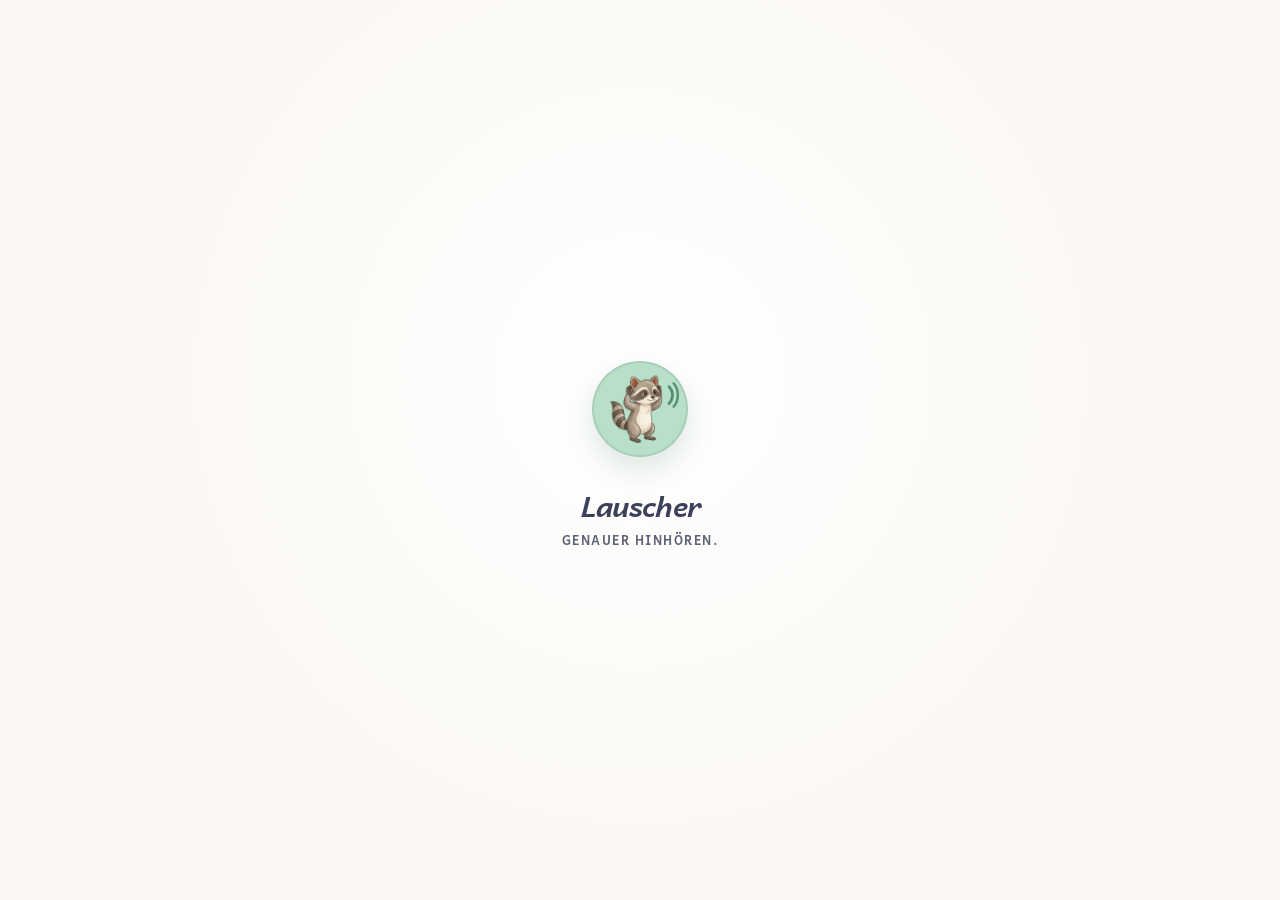
==== commit eaf9a7c5: "Streamline onboarding: remove theme step and move beginner tour prompt to top" ====
--- a/index.html
+++ b/index.html
@@ -173,85 +173,7 @@
         <div id="welcomeLangList" class="welcome-lang-list" role="list"></div>
       </div>
 
-      <!-- Seite 2: Look (Erscheinungsbild & Theme + Hinweis zu eigenen Themes) -->
-      <div id="welcomeStepLook" class="welcome-step hidden">
-        <h2 id="welcomeLookTitle" class="welcome-step-title" data-i18n="welcome.lookTitle">Wähle deinen Look</h2>
-        <p id="welcomeLookSub" class="welcome-step-sub" data-i18n="welcome.lookSub">Erscheinungsbild und Farbschema für entspanntes Üben.</p>
-
-        <div class="welcome-panel">
-          <div class="welcome-field">
-            <span class="account-label" data-i18n="settings.appearanceHeading">Erscheinungsbild</span>
-            <div class="btn-group btn-group-3" id="welcomeAppearanceGroup" role="group" aria-label="Erscheinungsbild" data-i18n-aria="settings.appearanceAria">
-              <button class="opt-btn active" type="button" data-welcome-appearance="light" data-i18n="settings.appearanceLight">Hell</button>
-              <button class="opt-btn" type="button" data-welcome-appearance="dark" data-i18n="settings.appearanceDark">Dunkel</button>
-              <button class="opt-btn" type="button" data-welcome-appearance="system" data-i18n="settings.appearanceSystem">System</button>
-            </div>
-          </div>
-
-          <div class="welcome-field">
-            <span class="account-label" data-i18n="settings.themeHeading">Farbschema / Themes</span>
-            <div class="theme-preview-list space-builtin-theme-list" id="welcomeThemeList">
-              <button class="theme-preview-item active" type="button" data-welcome-theme="waldlichtung">
-                <div class="theme-info">
-                  <span class="theme-name" data-i18n="settings.themeForest">Folk</span>
-                  <span class="theme-status" data-welcome-theme-status>Aktiv</span>
-                </div>
-                <div class="theme-swatches">
-                  <span class="swatch-dot" style="background:#FAF7F2;"></span>
-                  <span class="swatch-dot" style="background:#B8E0C8;"></span>
-                  <span class="swatch-dot" style="background:#FFD6BA;"></span>
-                  <span class="swatch-dot" style="background:#DCD3FF;"></span>
-                </div>
-              </button>
-              <button class="theme-preview-item" type="button" data-welcome-theme="morgentau">
-                <div class="theme-info">
-                  <span class="theme-name" data-i18n="settings.themeCoast">Klassik</span>
-                  <span class="theme-status" data-welcome-theme-status>Auswählen</span>
-                </div>
-                <div class="theme-swatches">
-                  <span class="swatch-dot" style="background:#F3F8FA;"></span>
-                  <span class="swatch-dot" style="background:#B5DCE8;"></span>
-                  <span class="swatch-dot" style="background:#F9DFC6;"></span>
-                  <span class="swatch-dot" style="background:#C8D3F5;"></span>
-                </div>
-              </button>
-              <button class="theme-preview-item" type="button" data-welcome-theme="abenddaemmerung">
-                <div class="theme-info">
-                  <span class="theme-name" data-i18n="settings.themeDusk">Jazz</span>
-                  <span class="theme-status" data-welcome-theme-status>Auswählen</span>
-                </div>
-                <div class="theme-swatches">
-                  <span class="swatch-dot" style="background:#F7F4F8;"></span>
-                  <span class="swatch-dot" style="background:#BFE0D4;"></span>
-                  <span class="swatch-dot" style="background:#F5CDC4;"></span>
-                  <span class="swatch-dot" style="background:#D8C7F5;"></span>
-                </div>
-              </button>
-              <button class="theme-preview-item" type="button" data-welcome-theme="metal">
-                <div class="theme-info">
-                  <span class="theme-name" data-i18n="settings.themeMetal">Metal</span>
-                  <span class="theme-status" data-welcome-theme-status>Auswählen</span>
-                </div>
-                <div class="theme-swatches">
-                  <span class="swatch-dot" style="background:#090A0D;"></span>
-                  <span class="swatch-dot" style="background:#2D6394;"></span>
-                  <span class="swatch-dot" style="background:#B52B3B;"></span>
-                  <span class="swatch-dot" style="background:#9EA6B4;"></span>
-                </div>
-              </button>
-            </div>
-          </div>
-
-          <p id="welcomeLookCustomHint" class="welcome-hint-note" data-i18n="welcome.lookCustomHint">Tipp: Später kannst du unter ‚Mein Konto → Themes &amp; Farbdesigner‘ jederzeit bis zu 3 ganz eigene Themes gestalten!</p>
-        </div>
-
-        <div class="welcome-nav-row">
-          <button type="button" id="welcomeLookBackBtn" class="btn-tool welcome-back-btn" data-welcome-nav="prev" data-i18n="welcome.backBtn">← Zurück</button>
-          <button type="button" id="welcomeLookNextBtn" class="btn-primary-action welcome-next-btn" data-welcome-nav="next" data-i18n="welcome.nextBtn">Weiter →</button>
-        </div>
-      </div>
-
-      <!-- Seite 3: Eigenes Musiker-Profil -->
+      <!-- Seite 2: Eigenes Musiker-Profil -->
       <div id="welcomeStepProfile" class="welcome-step hidden">
         <h2 id="welcomeProfileTitle" class="welcome-step-title" data-i18n="welcome.profileTitle">Dein Musiker-Profil</h2>
         <p id="welcomeProfileSub" class="welcome-step-sub" data-i18n="welcome.profileSub">Wie darf dich Lauscher begrüßen und welche Instrumente spielst du?</p>
@@ -279,8 +201,6 @@
         <p id="welcomeFocusSub" class="welcome-step-sub" data-i18n="welcome.focusSub">Worauf möchtest du dich zuerst konzentrieren?</p>
 
         <div class="welcome-panel">
-          <div id="welcomeFocusList" class="welcome-focus-grid" role="radiogroup"></div>
-
           <div id="welcomeBeginnerOptInCard" class="welcome-beginner-optin-card">
             <div class="welcome-beginner-optin-head">
               <span class="k-card-tag tag-sage" data-i18n="welcome.beginnerOptInBadge">Einsteiger-Tour</span>
@@ -292,6 +212,8 @@
               <button type="button" id="welcomeBeginnerOptInYesBtn" class="opt-btn" data-welcome-beginner-optin="yes" aria-pressed="false" data-i18n="welcome.beginnerOptInYes">Ja, Einführung starten</button>
             </div>
           </div>
+
+          <div id="welcomeFocusList" class="welcome-focus-grid" role="radiogroup"></div>
         </div>
 
         <div class="welcome-nav-row">
--- a/styles.css
+++ b/styles.css
@@ -5127,10 +5127,10 @@
   display: flex;
   flex-direction: column;
   gap: 0.46rem;
-  padding: 0.78rem 0.84rem;
+  padding: 0.82rem 0.88rem;
   border-radius: var(--radius-md);
-  background-color: var(--surface-warm);
-  border: 1.5px solid var(--border-soft);
+  background-color: var(--sage-soft);
+  border: 1.5px solid var(--sage-strong);
 }
 
 .welcome-beginner-optin-head {
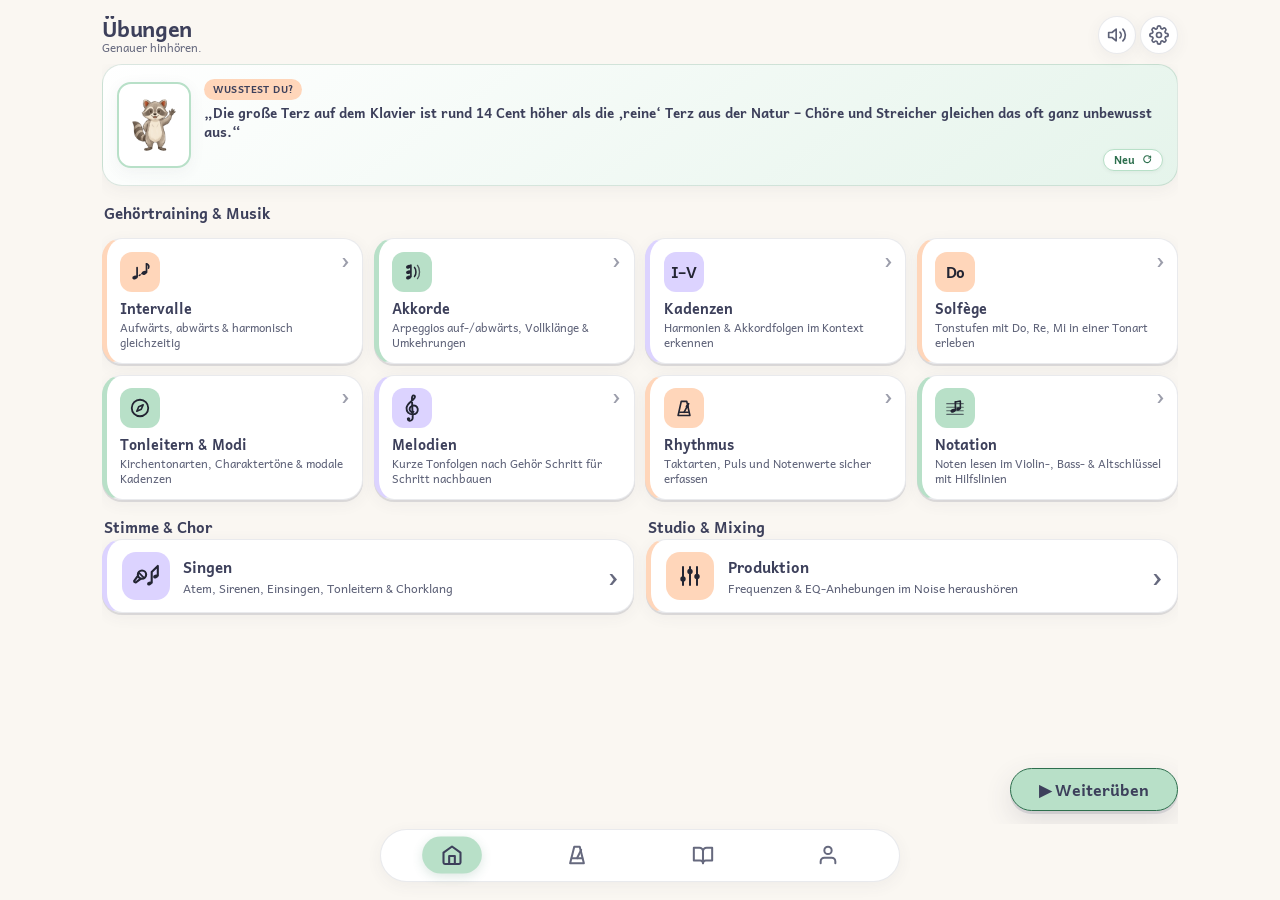
==== commit 9f6d20be: "Audit phase 7 (part 3): Explorer Mode with optional parent PIN, landscape home polish, and simpler s" ====
--- a/index.html
+++ b/index.html
@@ -31,6 +31,9 @@
         try { hasProfileRaw = Boolean(localStorage.getItem("lauschebaer_profile_v1")); } catch (_pErr) {}
         if ((!raw && !hasProfileRaw) || (prefs && prefs.onboardingDone === false)) {
           document.documentElement.setAttribute("data-first-run", "1");
+        }
+        if (prefs && prefs.explorerMode === true) {
+          document.documentElement.setAttribute("data-explorer-mode", "1");
         }
         var lang = (prefs.language === "ar" || prefs.language === "en" || prefs.language === "es" || prefs.language === "fr" || prefs.language === "it" || prefs.language === "pl" || prefs.language === "tr" || prefs.language === "uk" || prefs.language === "ur") ? prefs.language : "de";
         document.documentElement.lang = lang;
@@ -213,6 +216,18 @@
             </div>
           </div>
 
+          <div id="welcomeExplorerCard" class="welcome-explorer-card">
+            <div class="welcome-beginner-optin-head">
+              <span class="k-card-tag tag-peach" data-i18n="explorer.badge">Entdecker-Modus</span>
+              <strong data-i18n="explorer.welcomeTitle">Für Kinder &amp; Musik-Einsteiger</strong>
+            </div>
+            <p class="welcome-beginner-optin-desc" data-i18n="explorer.welcomeDesc">Zeigt nur die wichtigsten Übungen und leichte Prüfungen. Eine Eltern-PIN kannst du später in den Einstellungen festlegen.</p>
+            <div class="btn-group welcome-beginner-optin-group" role="group" aria-label="Entdecker-Modus" data-i18n-aria="explorer.badge">
+              <button type="button" id="welcomeExplorerOffBtn" class="opt-btn active" aria-pressed="true" data-i18n="explorer.optAll">Alle Inhalte</button>
+              <button type="button" id="welcomeExplorerOnBtn" class="opt-btn" aria-pressed="false" data-i18n="explorer.optOn">Entdecker-Modus</button>
+            </div>
+          </div>
+
           <div id="welcomeFocusList" class="welcome-focus-grid" role="radiogroup"></div>
         </div>
 
@@ -413,6 +428,13 @@
 
       <div class="section-heading-row">
         <h2 class="section-heading" data-i18n="home.exercisesHeading">Gehörtraining &amp; Musik</h2>
+        <button id="homeExplorerBadge" type="button" class="home-explorer-badge hidden" title="Entdecker-Modus in den Einstellungen verwalten" data-i18n-title="explorer.homeBadgeTitle">
+          <svg width="13" height="13" viewBox="0 0 24 24" fill="none" stroke="currentColor" stroke-width="2.2" stroke-linecap="round" stroke-linejoin="round" aria-hidden="true">
+            <circle cx="12" cy="12" r="10"/>
+            <polygon points="16.24 7.76 14.12 14.12 7.76 16.24 9.88 9.88 16.24 7.76"/>
+          </svg>
+          <span id="homeExplorerBadgeLabel" data-i18n="explorer.badge">Entdecker-Modus</span>
+        </button>
       </div>
 
       <div class="category-nav-list category-grid-home">
@@ -475,7 +497,7 @@
           <span class="cat-chevron">›</span>
         </button>
 
-        <button class="category-nav-card card-accent-sage" data-open-category="modes">
+        <button class="category-nav-card card-accent-sage" data-open-category="modes" data-explorer-hide="1">
           <div class="cat-icon-box badge-sage">
             <svg class="icon-svg-large" width="28" height="28" viewBox="0 0 24 24" fill="none" xmlns="http://www.w3.org/2000/svg" aria-hidden="true">
               <circle cx="12" cy="12" r="9" stroke="currentColor" stroke-width="2"/>
@@ -541,52 +563,58 @@
         </button>
       </div>
 
-      <div class="section-heading-row">
-        <h2 class="section-heading" data-i18n="home.voiceHeading">Stimme &amp; Chor</h2>
-      </div>
-
-      <div class="category-nav-list">
-        <button class="category-nav-card card-accent-lilac category-card-wide" data-open-category="warmup">
-          <div class="cat-icon-box badge-lilac">
-            <svg class="icon-svg-large" width="28" height="28" viewBox="0 0 28 28" fill="none" stroke="currentColor" stroke-width="2.1" stroke-linecap="round" stroke-linejoin="round" aria-hidden="true">
-              <circle cx="10.0" cy="12.6" r="4.15"/>
-              <line x1="6.53" y1="10.33" x2="12.27" y2="16.07" stroke-width="1.7"/>
-              <path d="M 6.0 13.7 L 2.05 19.07 Q 2.08 20.52 3.53 20.55 L 8.9 16.6"/>
-              <ellipse cx="17.5" cy="21.4" rx="2.55" ry="1.85" transform="rotate(-18 17.5 21.4)" fill="currentColor" stroke="none"/>
-              <ellipse cx="23.6" cy="14.5" rx="2.55" ry="1.85" transform="rotate(-18 23.6 14.5)" fill="currentColor" stroke="none"/>
-              <path d="M19.7 20.7 V9.9 L25.8 3.9 V13.8"/>
-            </svg>
-          </div>
-          <div class="cat-text-box">
-            <h3 data-i18n="home.catWarmup">Singen</h3>
-            <p data-i18n="home.catWarmupDesc">Atem, Sirenen, Einsingen, Tonleitern &amp; Chorklang</p>
-          </div>
-          <span class="cat-chevron">›</span>
-        </button>
-      </div>
-
-      <div class="section-heading-row">
-        <h2 class="section-heading" data-i18n="home.studioHeading">Studio &amp; Mixing</h2>
-      </div>
-
-      <div class="category-nav-list">
-        <button class="category-nav-card card-accent-peach category-card-wide" data-open-category="production">
-          <div class="cat-icon-box badge-peach">
-            <svg class="icon-svg-large" width="28" height="28" viewBox="0 0 28 28" fill="none" xmlns="http://www.w3.org/2000/svg" aria-hidden="true">
-              <line x1="7" y1="5" x2="7" y2="23" stroke="currentColor" stroke-width="2" stroke-linecap="round"/>
-              <line x1="14" y1="5" x2="14" y2="23" stroke="currentColor" stroke-width="2" stroke-linecap="round"/>
-              <line x1="21" y1="5" x2="21" y2="23" stroke="currentColor" stroke-width="2" stroke-linecap="round"/>
-              <circle cx="7" cy="17" r="2.7" fill="currentColor"/>
-              <circle cx="14" cy="9.5" r="2.7" fill="currentColor"/>
-              <circle cx="21" cy="14.5" r="2.7" fill="currentColor"/>
-            </svg>
-          </div>
-          <div class="cat-text-box">
-            <h3 data-i18n="home.catProduction">Produktion</h3>
-            <p data-i18n="home.catProductionDesc">Frequenzen &amp; EQ-Anhebungen im Noise heraushören</p>
-          </div>
-          <span class="cat-chevron">›</span>
-        </button>
+      <div class="home-extra-sections">
+        <div class="home-extra-group">
+          <div class="section-heading-row">
+            <h2 class="section-heading" data-i18n="home.voiceHeading">Stimme &amp; Chor</h2>
+          </div>
+
+          <div class="category-nav-list">
+            <button class="category-nav-card card-accent-lilac category-card-wide" data-open-category="warmup">
+              <div class="cat-icon-box badge-lilac">
+                <svg class="icon-svg-large" width="28" height="28" viewBox="0 0 28 28" fill="none" stroke="currentColor" stroke-width="2.1" stroke-linecap="round" stroke-linejoin="round" aria-hidden="true">
+                  <circle cx="10.0" cy="12.6" r="4.15"/>
+                  <line x1="6.53" y1="10.33" x2="12.27" y2="16.07" stroke-width="1.7"/>
+                  <path d="M 6.0 13.7 L 2.05 19.07 Q 2.08 20.52 3.53 20.55 L 8.9 16.6"/>
+                  <ellipse cx="17.5" cy="21.4" rx="2.55" ry="1.85" transform="rotate(-18 17.5 21.4)" fill="currentColor" stroke="none"/>
+                  <ellipse cx="23.6" cy="14.5" rx="2.55" ry="1.85" transform="rotate(-18 23.6 14.5)" fill="currentColor" stroke="none"/>
+                  <path d="M19.7 20.7 V9.9 L25.8 3.9 V13.8"/>
+                </svg>
+              </div>
+              <div class="cat-text-box">
+                <h3 data-i18n="home.catWarmup">Singen</h3>
+                <p data-i18n="home.catWarmupDesc">Atem, Sirenen, Einsingen, Tonleitern &amp; Chorklang</p>
+              </div>
+              <span class="cat-chevron">›</span>
+            </button>
+          </div>
+        </div>
+
+        <div class="home-extra-group" data-explorer-hide="1">
+          <div class="section-heading-row">
+            <h2 class="section-heading" data-i18n="home.studioHeading">Studio &amp; Mixing</h2>
+          </div>
+
+          <div class="category-nav-list">
+            <button class="category-nav-card card-accent-peach category-card-wide" data-open-category="production">
+              <div class="cat-icon-box badge-peach">
+                <svg class="icon-svg-large" width="28" height="28" viewBox="0 0 28 28" fill="none" xmlns="http://www.w3.org/2000/svg" aria-hidden="true">
+                  <line x1="7" y1="5" x2="7" y2="23" stroke="currentColor" stroke-width="2" stroke-linecap="round"/>
+                  <line x1="14" y1="5" x2="14" y2="23" stroke="currentColor" stroke-width="2" stroke-linecap="round"/>
+                  <line x1="21" y1="5" x2="21" y2="23" stroke="currentColor" stroke-width="2" stroke-linecap="round"/>
+                  <circle cx="7" cy="17" r="2.7" fill="currentColor"/>
+                  <circle cx="14" cy="9.5" r="2.7" fill="currentColor"/>
+                  <circle cx="21" cy="14.5" r="2.7" fill="currentColor"/>
+                </svg>
+              </div>
+              <div class="cat-text-box">
+                <h3 data-i18n="home.catProduction">Produktion</h3>
+                <p data-i18n="home.catProductionDesc">Frequenzen &amp; EQ-Anhebungen im Noise heraushören</p>
+              </div>
+              <span class="cat-chevron">›</span>
+            </button>
+          </div>
+        </div>
       </div>
 
       <div class="home-fab-anchor">
@@ -638,7 +666,7 @@
           <span class="cat-chevron">›</span>
         </button>
 
-        <button id="openCircleBtn" class="category-nav-card card-accent-lilac category-card-wide" type="button" data-open-tool="circle">
+        <button id="openCircleBtn" class="category-nav-card card-accent-lilac category-card-wide" type="button" data-open-tool="circle" data-explorer-hide="1">
           <div class="cat-icon-box badge-lilac">
             <svg class="icon-svg-large" width="28" height="28" viewBox="0 0 24 24" fill="none" stroke="currentColor" stroke-width="1.75" stroke-linecap="round" stroke-linejoin="round" aria-hidden="true">
               <path d="M 5.49 5.49 A 9.2 9.2 0 0 1 9.62 3.11 L 10.73 7.27 A 4.9 4.9 0 0 0 8.54 8.54 Z" fill="currentColor" fill-opacity="0.14" stroke="none"/>
@@ -735,7 +763,7 @@
           <span class="cat-chevron">›</span>
         </button>
 
-        <button id="openCapoBtn" class="category-nav-card card-accent-peach category-card-wide" type="button" data-open-tool="capo">
+        <button id="openCapoBtn" class="category-nav-card card-accent-peach category-card-wide" type="button" data-open-tool="capo" data-explorer-hide="1">
           <div class="cat-icon-box badge-peach">
             <svg class="icon-svg-large" width="28" height="28" viewBox="0 0 28 28" fill="none" xmlns="http://www.w3.org/2000/svg" aria-hidden="true">
               <rect x="4" y="6.5" width="20" height="15" rx="2.4" stroke="currentColor" stroke-width="1.8" opacity="0.65"/>
@@ -756,7 +784,7 @@
           <span class="cat-chevron">›</span>
         </button>
 
-        <button id="openNashvilleBtn" class="category-nav-card card-accent-lilac category-card-wide" type="button" data-open-tool="nashville">
+        <button id="openNashvilleBtn" class="category-nav-card card-accent-lilac category-card-wide" type="button" data-open-tool="nashville" data-explorer-hide="1">
           <div class="cat-icon-box badge-lilac">
             <svg class="icon-svg-large" width="28" height="28" viewBox="0 0 28 28" fill="none" xmlns="http://www.w3.org/2000/svg" aria-hidden="true">
               <rect x="4" y="4.5" width="20" height="19" rx="3" stroke="currentColor" stroke-width="1.9"/>
@@ -819,7 +847,7 @@
             <span class="ref-hub-sub" data-i18n="knowledge.refSolfegeSub">Charakter der 7 Tonstufen</span>
           </button>
 
-          <button class="ref-hub-card card-top-lilac" data-open-ref="modes">
+          <button class="ref-hub-card card-top-lilac" data-open-ref="modes" data-explorer-hide="1">
             <div class="ref-hub-icon badge-lilac">
               <svg class="icon-svg-large" width="24" height="24" viewBox="0 0 24 24" fill="none" stroke="currentColor" stroke-width="2.1" stroke-linecap="round" stroke-linejoin="round" aria-hidden="true">
                 <circle cx="12" cy="12" r="9"/>
@@ -845,7 +873,7 @@
             <span class="ref-hub-sub" data-i18n="knowledge.refKeysSub">12 Tonarten, Vorzeichen &amp; Moll-Varianten</span>
           </button>
 
-          <button class="ref-hub-card card-top-sage" data-open-ref="circle-of-fifths">
+          <button class="ref-hub-card card-top-sage" data-open-ref="circle-of-fifths" data-explorer-hide="1">
             <div class="ref-hub-icon badge-sage">
               <svg class="icon-svg-large" width="24" height="24" viewBox="0 0 24 24" fill="none" stroke="currentColor" stroke-width="1.7" stroke-linecap="round" stroke-linejoin="round" aria-hidden="true">
                 <path d="M 5.49 5.49 A 9.2 9.2 0 0 1 9.62 3.11 L 10.73 7.27 A 4.9 4.9 0 0 0 8.54 8.54 Z" fill="currentColor" fill-opacity="0.14" stroke="none"/>
@@ -955,7 +983,7 @@
             <span class="ref-hub-sub" data-i18n="knowledge.refSingPlaySub">Koordination, Groove &amp; Praxis-Übungen</span>
           </button>
 
-          <button class="ref-hub-card card-top-lilac" data-open-ref="physics">
+          <button class="ref-hub-card card-top-lilac" data-open-ref="physics" data-explorer-hide="1">
             <div class="ref-hub-icon badge-lilac">
               <svg width="24" height="24" viewBox="0 0 24 24" fill="none" stroke="currentColor" stroke-width="2.3" stroke-linecap="round" stroke-linejoin="round">
                 <path d="M2 12c2.5-6 5.5-6 8 0s5.5 6 8 0 3.5-3 4-2"/>
@@ -965,7 +993,7 @@
             <span class="ref-hub-sub" data-i18n="knowledge.refPhysicsSub">Wellen-Labor & Obertöne</span>
           </button>
 
-          <button class="ref-hub-card card-top-peach" data-open-ref="arranging">
+          <button class="ref-hub-card card-top-peach" data-open-ref="arranging" data-explorer-hide="1">
             <div class="ref-hub-icon badge-peach">
               <svg class="icon-svg-large" width="24" height="24" viewBox="0 0 24 24" fill="none" stroke="currentColor" stroke-width="2.0" stroke-linecap="round" stroke-linejoin="round" aria-hidden="true">
                 <rect x="3" y="4" width="18" height="4" rx="1.2"/>
@@ -2431,14 +2459,14 @@
               <button class="opt-btn active" data-preset="piano" data-i18n="mixer.presetPiano">Solo Klavier (Standard)</button>
               <button class="opt-btn opt-btn-wide" data-preset="custom" data-i18n="mixer.presetCustom">Benutzerdefiniert</button>
             </div>
-            <p class="settings-hint mixer-preset-hint" data-i18n="mixer.presetHint">Jede manuelle Änderung an den Reglern aktiviert automatisch „Benutzerdefiniert“.</p>
+            <p class="settings-hint mixer-preset-hint" data-i18n="mixer.presetHint">Eigene Regler-Änderungen werden als „Benutzerdefiniert“ übernommen.</p>
           </div>
         </div>
 
         <div id="mixerTabReverb" class="mixer-tab-panel hidden" role="tabpanel">
           <div class="settings-section">
             <h4 data-i18n="settings.pianoSoundHeading">Raumklang &amp; Hall</h4>
-            <p class="settings-hint" data-i18n="settings.pianoSoundHint">Wähle einen Raumcharakter für den gesamten Mix und passe den Hall je Instrument an.</p>
+            <p class="settings-hint" data-i18n="settings.pianoSoundHint">Wähle den Raumklang und passe den Hall je Instrument an.</p>
             <div id="pianoCharacterGroup" class="btn-group btn-group-3" role="group" aria-label="Raumcharakter" data-i18n-aria="settings.pianoCharAria">
               <button type="button" class="opt-btn" data-piano-char="dry" aria-pressed="false" data-i18n="settings.pianoCharDry">Trocken</button>
               <button type="button" class="opt-btn active" data-piano-char="natural" aria-pressed="true" data-i18n="settings.pianoCharNatural">Natürlich</button>
@@ -2501,11 +2529,30 @@
       </div>
       <div class="modal-body">
 
+        <div class="settings-section explorer-settings-section" id="explorerModeSettingsSection">
+          <h4 data-i18n="explorer.settingsHeading">Entdecker-Modus (Kinder &amp; Einsteiger)</h4>
+          <p class="settings-hint" data-i18n="explorer.settingsHint">Zeigt nur die wichtigsten Übungen und kurze 10-Fragen-Prüfungen. Hausaufgaben-Links funktionieren immer.</p>
+          <div id="explorerModeGroup" class="btn-group" role="group" aria-label="Entdecker-Modus" data-i18n-aria="explorer.badge">
+            <button type="button" class="opt-btn active" data-explorer-mode-opt="off" aria-pressed="true" data-i18n="explorer.optAll">Alle Inhalte</button>
+            <button type="button" class="opt-btn" data-explorer-mode-opt="on" aria-pressed="false" data-i18n="explorer.optOn">Entdecker-Modus</button>
+          </div>
+          <div id="explorerPinSettingsBox" class="explorer-pin-settings-box hidden">
+            <div class="explorer-pin-status-row">
+              <span id="explorerPinStatusBadge" class="explorer-pin-status-badge">Keine PIN gesetzt</span>
+            </div>
+            <p class="settings-hint" data-i18n="explorer.pinSettingsHint">Schützt den Entdecker-Modus und das Zurücksetzen mit einer 4-stelligen PIN.</p>
+            <div class="explorer-pin-btn-row">
+              <button type="button" id="explorerSetPinBtn" class="btn-tool" data-i18n="explorer.setPinBtn">Eltern-PIN festlegen</button>
+              <button type="button" id="explorerRemovePinBtn" class="btn-tool account-btn-danger hidden" data-i18n="explorer.removePinBtn">PIN entfernen</button>
+            </div>
+          </div>
+        </div>
+
         <div class="settings-group-label" data-i18n="settings.groupAudio">Übungen</div>
 
         <div class="settings-section">
           <h4 data-i18n="settings.tutorialsHeading">Übungs-Tutorials (Vormachen)</h4>
-          <p class="settings-hint" data-i18n="settings.tutorialsHint">Zeigt beim ersten Start einer neuen Übungsart eine kurze Beispielrunde mit visuellen Hinweisen.</p>
+          <p class="settings-hint" data-i18n="settings.tutorialsHint">Zeigt bei neuen Übungen zuerst eine kurze Beispielrunde.</p>
           <div id="exerciseTutorialsGroup" class="btn-group" role="group" aria-label="Übungs-Tutorials automatisch zeigen" data-i18n-aria="settings.tutorialsAria">
             <button type="button" class="opt-btn active" data-ex-tutorials="on" aria-pressed="true" data-i18n="settings.autoNextOn">Ein</button>
             <button type="button" class="opt-btn" data-ex-tutorials="off" aria-pressed="false" data-i18n="settings.autoNextOff">Aus</button>
@@ -2517,7 +2564,7 @@
 
         <div class="settings-section">
           <h4 data-i18n="settings.singHeading">Mitsingen</h4>
-          <p class="settings-hint" data-i18n="settings.singHint">Einladungen zum Mitsingen und Mitsummen bei Intervall- und Solfège-Übungen.</p>
+          <p class="settings-hint" data-i18n="settings.singHint">Erinnert dich beim Üben ans Mitsingen und Mitsummen.</p>
           <span class="account-label" data-i18n="settings.singTipsLabel">Mitsing-Tipps</span>
           <div id="singTipsGroup" class="btn-group" role="group" aria-label="Mitsing-Tipps" data-i18n-aria="settings.singTipsLabel">
             <button type="button" class="opt-btn active" data-sing-tips="on" aria-pressed="true" data-i18n="settings.autoNextOn">Ein</button>
@@ -2543,7 +2590,7 @@
 
         <div class="settings-section" id="tapLatencySection">
           <h4 data-i18n="settings.tapLatencyHeading">Rhythmus: Tap-Verzögerung</h4>
-          <p class="settings-hint" data-i18n="settings.tapLatencyHint">Bluetooth-Kopfhörer und manche Geräte spielen Töne hörbar verzögert ab. Miss die Verzögerung einmal, damit deine Taps fair gewertet werden.</p>
+          <p class="settings-hint" data-i18n="settings.tapLatencyHint">Gleicht verzögerten Ton bei Bluetooth-Kopfhörern fürs Nachklopfen aus.</p>
           <div class="tap-latency-row">
             <span id="tapLatencyVal" class="tap-latency-val"></span>
             <button type="button" id="tapLatencyResetBtn" class="btn-tool hidden" data-i18n="settings.tapLatencyResetBtn">Zurücksetzen</button>
@@ -2559,7 +2606,7 @@
 
         <div class="settings-section" id="midiSettingsSection">
           <h4 data-i18n="settings.midiHeading">MIDI-Instrument (Bluetooth &amp; USB)</h4>
-          <p class="settings-hint" data-i18n="settings.midiHint">Spiele Notenlesen, Solfège, Melodien, Rhythmus, Freies Spiel und MIDI-Übungen direkt auf deinem Digitalpiano oder Keyboard.</p>
+          <p class="settings-hint" data-i18n="settings.midiHint">Verbinde dein E-Piano oder Keyboard, um direkt in den Übungen mitzuspielen.</p>
           <p id="midiFirefoxHint" class="settings-hint midi-firefox-hint hidden" aria-live="polite"></p>
           <div id="midiEnabledGroup" class="btn-group" role="group" aria-label="MIDI-Eingabe" data-i18n-aria="settings.midiAria">
             <button type="button" class="opt-btn" data-midi-enabled="on" aria-pressed="false" data-i18n="settings.autoNextOn">Ein</button>
@@ -2591,17 +2638,17 @@
                 <button type="button" class="opt-btn active" data-midi-app-sound="on" aria-pressed="true" data-i18n="settings.autoNextOn">Ein</button>
                 <button type="button" class="opt-btn" data-midi-app-sound="off" aria-pressed="false" data-i18n="settings.autoNextOff">Aus</button>
               </div>
-              <p class="settings-hint" data-i18n="settings.midiAppSoundHint">Standardmäßig erklingen die Lauscher-Klänge. Schalte dies aus, falls du lieber den Klang deines Digitalpianos hörst.</p>
+              <p class="settings-hint" data-i18n="settings.midiAppSoundHint">Aus, wenn du lieber den eigenen Klang deines Instruments hörst.</p>
             </div>
 
             <div id="midiLocalCtrlRow" class="settings-sub-field">
-              <span class="account-label" data-i18n="settings.midiLocalCtrlLabel">Keyboard-Eigenklang stummschalten (Local Control Aus)</span>
+              <span class="account-label" data-i18n="settings.midiLocalCtrlLabel">Eigenklang des Instruments stummschalten</span>
               <div id="midiLocalCtrlGroup" class="btn-group" role="group" aria-label="Keyboard-Eigenklang stummschalten" data-i18n-aria="settings.midiLocalCtrlAria">
                 <button type="button" class="opt-btn active" data-midi-local-off="on" aria-pressed="true" data-i18n="settings.autoNextOn">Ein</button>
                 <button type="button" class="opt-btn" data-midi-local-off="off" aria-pressed="false" data-i18n="settings.autoNextOff">Aus</button>
               </div>
-              <p class="settings-hint" data-i18n="settings.midiLocalCtrlHint">Sendet MIDI CC 122 = 0 ans Instrument (und schaltet den Eigenklang beim Beenden wieder an). Manche Instrumente ignorieren diesen Befehl, z. B. Casio Privia PX-S. Schalte Local Control dann direkt am Instrument aus (siehe Anleitung) oder dreh einfach seine Lautstärke herunter – die MIDI-Daten kommen trotzdem an.</p>
-              <p class="settings-hint" data-i18n="settings.midiLocalCtrlRecoverHint">Bleibt das Instrument nach einem Absturz der App oder einem gezogenen Kabel stumm, schalte es einmal aus und wieder ein – dann klingt es wieder normal.</p>
+              <p class="settings-hint" data-i18n="settings.midiLocalCtrlHint">Verhindert doppelten Klang beim Spielen. Klingt dein Instrument trotzdem mit, dreh einfach seine Lautstärke leise.</p>
+              <p class="settings-hint" data-i18n="settings.midiLocalCtrlRecoverHint">Bleibt dein Instrument später stumm, schalte es kurz aus und wieder ein.</p>
             </div>
 
             <div class="settings-sub-field">
@@ -2610,7 +2657,7 @@
                 <button type="button" class="opt-btn active" data-midi-exact-oct="on" aria-pressed="true" data-i18n="settings.autoNextOn">Ein</button>
                 <button type="button" class="opt-btn" data-midi-exact-oct="off" aria-pressed="false" data-i18n="settings.autoNextOff">Aus</button>
               </div>
-              <p class="settings-hint" data-i18n="settings.midiExactOctaveHint">Verlangt beim Vom-Blatt-Spielen genau die notierte Oktave (empfohlen fürs E-Piano; nur bei kleinen 25-Tasten-Keyboards ausschalten).</p>
+              <p class="settings-hint" data-i18n="settings.midiExactOctaveHint">Prüft beim Notenlesen die genaue Oktave (bei kleinen Keyboards ausschalten).</p>
             </div>
 
             <div id="midiLiveTester" class="midi-live-tester" aria-live="polite"></div>
@@ -2619,7 +2666,7 @@
 
         <div class="settings-section">
           <h4 data-i18n="settings.breakReminderHeading">Pausen-Erinnerung bei Übungen</h4>
-          <p class="settings-hint" data-i18n="settings.breakReminderHint">Läuft leise und unsichtbar im Hintergrund, während du übst, und erinnert dich nach der gewählten Zeit freundlich an eine Pause.</p>
+          <p class="settings-hint" data-i18n="settings.breakReminderHint">Erinnert dich beim Üben nach der gewählten Zeit an eine Pause.</p>
           <div id="breakReminderGroup" class="btn-group" role="group" aria-label="Pausen-Erinnerung bei Übungen" data-i18n-aria="settings.breakReminderAria">
             <button type="button" class="opt-btn active" data-break-enabled="on" aria-pressed="true" data-i18n="settings.autoNextOn">Ein</button>
             <button type="button" class="opt-btn" data-break-enabled="off" aria-pressed="false" data-i18n="settings.autoNextOff">Aus</button>
@@ -2642,7 +2689,7 @@
 
         <div class="settings-section">
           <h4 data-i18n="settings.quickMixHeading">Quick-Mixe (Startseite)</h4>
-          <p class="settings-hint" data-i18n="settings.quickMixHint">Passe deine Schnellstart-Mixe jederzeit in ‚Mein Konto‘ an oder lege neue Favoriten an.</p>
+          <p class="settings-hint" data-i18n="settings.quickMixHint">Verwalte deine Übe-Favoriten für die Startseite.</p>
           <button id="settingsManageMixesBtn" class="btn-tool" type="button" data-i18n="settings.manageMixesBtn">Quick-Mixe anpassen →</button>
         </div>
 
@@ -2650,7 +2697,7 @@
 
         <div class="settings-section">
           <h4 id="settingsLanguageHeading" data-i18n="settings.languageHeading">Anwendungssprache</h4>
-          <p class="settings-hint" data-i18n="settings.languageHint">Wechselt sofort zwischen den verfügbaren Sprachen. Alle Texte und Musikbegriffe passen sich an.</p>
+          <p class="settings-hint" data-i18n="settings.languageHint">Sprache der App sofort wechseln.</p>
           <div id="settingsLanguageDropdown" class="profile-multi-dropdown-host mix-single-dropdown-host settings-language-dropdown-host"></div>
           <select id="languageSelect" class="account-select settings-language-select hidden" aria-hidden="true" tabindex="-1" data-i18n-aria="settings.languageSelectAria" aria-label="Anwendungssprache wählen">
             <option value="de" selected>Deutsch</option>
@@ -2672,7 +2719,7 @@
 
         <div class="settings-section">
           <h4 data-i18n="space.notationTitle">Musikalische Schreibweise</h4>
-          <p class="settings-hint" data-i18n="space.notationSub">Steuert Tonnamen, Intervall-Kürzel &amp; Tasten-Beschriftung in deinen Übungen.</p>
+          <p class="settings-hint" data-i18n="space.notationSub">Tonnamen und Beschriftungen in deinen Übungen.</p>
           <span class="account-label" data-i18n="space.notationSystem">Notensystem</span>
           <div class="btn-group" id="profileNotationGroup">
             <button type="button" class="opt-btn opt-btn-stacked active" data-notation="de" data-i18n="space.notationDe" data-i18n-stacked="1"><span class="opt-btn-line-main">Deutsch</span><span class="opt-btn-line-sub">(H / B / Cis)</span></button>
@@ -2698,7 +2745,7 @@
 
         <div class="settings-section">
           <h4 data-i18n="settings.appearanceHeading">Erscheinungsbild</h4>
-          <p class="settings-hint" data-i18n="settings.appearanceHint">Wähle Hell, Dunkel oder passe dich automatisch an dein Gerät an.</p>
+          <p class="settings-hint" data-i18n="settings.appearanceHint">Hell, Dunkel oder wie auf deinem Gerät.</p>
           <div class="btn-group btn-group-3" id="appearanceGroup" role="group" aria-label="Erscheinungsbild" data-i18n-aria="settings.appearanceAria">
             <button class="opt-btn active" type="button" data-appearance="light" data-i18n="settings.appearanceLight">Hell</button>
             <button class="opt-btn" type="button" data-appearance="dark" data-i18n="settings.appearanceDark">Dunkel</button>
@@ -2708,7 +2755,7 @@
 
         <div class="settings-section">
           <h4 data-i18n="settings.themeHeading">Farbschema / Themes</h4>
-          <p class="settings-hint" data-i18n="settings.themeHint">Alle Farbpaletten funktionieren sowohl im hellen als auch im dunklen Modus.</p>
+          <p class="settings-hint" data-i18n="settings.themeHint">Farben für hellen und dunklen Modus.</p>
           <div class="theme-preview-list" id="themeList">
             <button class="theme-preview-item active" type="button" data-theme-choice="waldlichtung">
               <div class="theme-info">
@@ -2794,7 +2841,7 @@
 
         <div class="settings-section settings-reset-section">
           <h4 data-i18n="settings.appResetHeading">App zurücksetzen</h4>
-          <p class="settings-hint" data-i18n="settings.appResetHint">Setzt alle lokalen Einstellungen, Themes und Profildaten zurück und startet die Einrichtung neu.</p>
+          <p class="settings-hint" data-i18n="settings.appResetHint">Löscht alle Daten auf diesem Gerät und startet neu.</p>
           <button id="appResetBtn" type="button" class="btn-tool account-btn-danger settings-reset-btn" data-i18n="space.appResetBtn">App-Reset</button>
           <!-- Bestätigung bewusst an anderer Stelle + kurze Sperrzeit, damit ein Doppeltipp nichts löscht -->
           <div id="appResetConfirmPanel" class="settings-reset-confirm hidden" role="alertdialog" aria-labelledby="appResetConfirmText">
@@ -2896,6 +2943,35 @@
           <button id="homeworkStartSaveMixBtn" type="button" class="btn-secondary-action" data-i18n="homework.saveMixBtn">Als Übe-Mix speichern</button>
           <button id="homeworkStartLaterBtn" type="button" class="theme-unlock-later" data-i18n="homework.laterBtn">Später</button>
         </div>
+      </div>
+    </div>
+  </div>
+
+  <!-- Eigenständiges Modal: Eltern-/Lehrkraft-PIN für den Entdecker-Modus -->
+  <div id="explorerPinBackdrop" class="modal-backdrop modal-hidden" role="dialog" aria-modal="true" aria-labelledby="explorerPinModalTitle">
+    <div class="modal-dialog explorer-pin-dialog">
+      <div class="modal-header">
+        <h3 id="explorerPinModalTitle" data-i18n="explorer.pinModalTitle">Eltern-PIN eingeben</h3>
+        <button id="closeExplorerPinBtn" class="modal-close-btn" type="button" aria-label="Schließen" data-i18n-aria="common.close">✕</button>
+      </div>
+      <div class="modal-body">
+        <p id="explorerPinModalDesc" class="explorer-pin-desc"></p>
+        <form id="explorerPinForm" class="explorer-pin-form" novalidate>
+          <div class="explorer-pin-field">
+            <label for="explorerPinInput" class="account-label" data-i18n="explorer.pinLabel">4-stellige PIN</label>
+            <input id="explorerPinInput" type="password" inputmode="numeric" pattern="[0-9]*" maxlength="4" autocomplete="off" class="explorer-pin-input" placeholder="••••">
+          </div>
+          <div id="explorerPinConfirmWrap" class="explorer-pin-field hidden">
+            <label for="explorerPinConfirmInput" class="account-label" data-i18n="explorer.pinConfirmLabel">PIN wiederholen</label>
+            <input id="explorerPinConfirmInput" type="password" inputmode="numeric" pattern="[0-9]*" maxlength="4" autocomplete="off" class="explorer-pin-input" placeholder="••••">
+          </div>
+          <p id="explorerPinSetupNote" class="settings-hint hidden" data-i18n="explorer.pinSetupNote">Bitte notiere dir diese PIN – da Lauscher ohne Konto und Server läuft, gibt es kein „PIN vergessen“ per E-Mail.</p>
+          <p id="explorerPinError" class="explorer-pin-error hidden" role="alert"></p>
+          <div class="explorer-pin-actions">
+            <button type="button" id="explorerPinCancelBtn" class="btn-secondary-action" data-i18n="explorer.pinCancelBtn">Abbrechen</button>
+            <button type="submit" id="explorerPinSubmitBtn" class="btn-primary-action" data-i18n="explorer.pinSubmitBtn">Entsperren</button>
+          </div>
+        </form>
       </div>
     </div>
   </div>
@@ -2980,7 +3056,7 @@
               <span class="about-link-chevron" aria-hidden="true">›</span>
             </button>
 
-            <button type="button" class="about-link-btn" data-about-action="donate">
+            <button type="button" class="about-link-btn" data-about-action="donate" data-explorer-hide="1">
               <span class="about-link-icon badge-peach" aria-hidden="true">
                 <svg width="17" height="17" viewBox="0 0 24 24" fill="none" stroke="currentColor" stroke-width="2.1" stroke-linecap="round" stroke-linejoin="round">
                   <path d="M20.84 4.61a5.5 5.5 0 0 0-7.78 0L12 5.67l-1.06-1.06a5.5 5.5 0 0 0-7.78 7.78l1.06 1.06L12 21.23l7.78-7.78 1.06-1.06a5.5 5.5 0 0 0 0-7.78z"/>
@@ -3126,6 +3202,7 @@
   <script src="js/onboarding.js"></script>
   <script src="js/exam.js"></script>
   <script src="js/homework.js"></script>
+  <script src="js/explorer.js"></script>
 
 </body>
 </html>
--- a/styles.css
+++ b/styles.css
@@ -19737,16 +19737,32 @@
     margin-inline: auto;
   }
 
-  /* Startseite: 3 bzw. 4 Spalten für Kernkategorien, 2 Spalten für die breiten Zusatzkarten */
+  /* Startseite: 3 bzw. 4 Spalten für Kernkategorien; Stimme & Chor + Produktion nebeneinander */
   .category-grid-home {
     grid-template-columns: repeat(3, minmax(0, 1fr));
     gap: 0.68rem;
   }
 
-  #viewHome .category-nav-list:not(.category-grid-home) {
+  .home-extra-sections {
     display: grid;
     grid-template-columns: repeat(2, minmax(0, 1fr));
-    gap: 0.68rem;
+    gap: 0.72rem;
+    align-items: stretch;
+  }
+
+  .home-extra-group {
+    display: flex;
+    flex-direction: column;
+    min-width: 0;
+  }
+
+  .home-extra-group .category-nav-list,
+  .home-extra-group .category-nav-card {
+    flex: 1 1 auto;
+  }
+
+  :root[data-explorer-mode="1"] .home-extra-sections {
+    grid-template-columns: 1fr;
   }
 
   /* Werkzeuge: 2-Spalten-Raster statt endlos breiter Streifen */
@@ -20001,6 +20017,154 @@
 }
 
 /* ==========================================
+   ENTDECKER-MODUS (KINDER & EINSTEIGER) & ELTERN-PIN
+   ========================================== */
+:root[data-explorer-mode="1"] [data-explorer-hide="1"] {
+  display: none !important;
+}
+
+.welcome-explorer-card {
+  display: flex;
+  flex-direction: column;
+  gap: 0.46rem;
+  padding: 0.78rem 0.84rem;
+  border-radius: var(--radius-md);
+  background-color: var(--peach-soft);
+  border: 1.5px solid var(--peach-strong);
+}
+
+.home-explorer-badge {
+  display: inline-flex;
+  align-items: center;
+  gap: 0.3rem;
+  padding: 0.22rem 0.62rem;
+  border-radius: var(--radius-pill);
+  border: 1.5px solid var(--peach-strong);
+  background-color: var(--peach-soft);
+  color: var(--raccoon-dark);
+  font-size: 0.72rem;
+  font-weight: 800;
+  cursor: pointer;
+  flex-shrink: 0;
+  white-space: nowrap;
+}
+
+@media (hover: hover) {
+  .home-explorer-badge:hover {
+    background-color: var(--peach);
+  }
+}
+
+.explorer-pin-settings-box {
+  margin-top: 0.65rem;
+  padding: 0.7rem 0.78rem;
+  border-radius: var(--radius-md);
+  background-color: var(--surface-soft);
+  border: 1px solid var(--border-soft);
+  display: flex;
+  flex-direction: column;
+  gap: 0.45rem;
+}
+
+.explorer-pin-status-row {
+  display: flex;
+  align-items: center;
+  gap: 0.45rem;
+}
+
+.explorer-pin-status-badge {
+  display: inline-flex;
+  align-items: center;
+  padding: 0.18rem 0.56rem;
+  border-radius: var(--radius-pill);
+  font-size: 0.74rem;
+  font-weight: 800;
+  background-color: var(--surface-white);
+  border: 1px solid var(--border-soft);
+  color: var(--raccoon-muted);
+}
+
+.explorer-pin-status-badge.is-locked {
+  background-color: var(--sage-soft);
+  border-color: var(--sage-strong);
+  color: var(--raccoon-dark);
+}
+
+.explorer-pin-btn-row {
+  display: flex;
+  flex-wrap: wrap;
+  gap: 0.45rem;
+}
+
+.explorer-exam-banner {
+  background-color: var(--sage-soft);
+  border-color: var(--sage-strong);
+}
+
+.explorer-exam-note {
+  margin: 0;
+  font-size: 0.84rem;
+  font-weight: 700;
+  color: var(--raccoon-dark);
+  line-height: 1.38;
+}
+
+.explorer-pin-dialog {
+  max-width: 390px;
+}
+
+.explorer-pin-desc {
+  margin: 0 0 0.75rem;
+  font-size: 0.86rem;
+  line-height: 1.42;
+  color: var(--raccoon-muted);
+}
+
+.explorer-pin-form {
+  display: flex;
+  flex-direction: column;
+  gap: 0.72rem;
+}
+
+.explorer-pin-field {
+  display: flex;
+  flex-direction: column;
+  gap: 0.28rem;
+}
+
+.explorer-pin-input {
+  width: 100%;
+  box-sizing: border-box;
+  border: 1.5px solid var(--border-strong);
+  border-radius: var(--radius-sm);
+  background-color: var(--surface-white);
+  color: var(--raccoon-dark);
+  padding: 0.56rem 0.75rem;
+  font-size: 1.35rem;
+  font-weight: 800;
+  letter-spacing: 0.35em;
+  text-align: center;
+  direction: ltr;
+}
+
+.explorer-pin-error {
+  margin: 0;
+  font-size: 0.82rem;
+  font-weight: 800;
+  color: var(--status-err-text);
+}
+
+.explorer-pin-actions {
+  display: flex;
+  gap: 0.5rem;
+  margin-top: 0.15rem;
+}
+
+.explorer-pin-actions > button {
+  flex: 1 1 0;
+}
+
+/* ==========================================
    BARRIEREFREIHEIT: TIPPFLÄCHEN ≥ 44 × 44 PX
    ========================================== */
 /* Auf Touch-Geräten wächst nur die unsichtbare Tippfläche (zentriertes ::before), das Layout bleibt gleich –
@@ -20010,14 +20174,14 @@
 @media (pointer: coarse) {
   :where(.icon-btn, .back-btn, .modal-close-btn, .ex-tutorial-close, .ex-tutorial-btn, .module-chip-btn,
     .tonic-btn, .exercise-demo-btn, .listen-only-btn, .dock-icon-btn, .dock-action-btn, .hero-quote-new-btn,
-    .mute-btn, .account-mix-share, .account-mix-del, .k-filter-pill, .nav-tab, .opt-btn, .btn-tool, .multi-dropdown-trigger,
+    .mute-btn, .account-mix-share, .account-mix-del, .home-explorer-badge, .k-filter-pill, .nav-tab, .opt-btn, .btn-tool, .multi-dropdown-trigger,
     .home-continue-fab, .multi-selected-tag) {
     position: relative;
   }
 
   :is(.icon-btn, .back-btn, .modal-close-btn, .ex-tutorial-close, .ex-tutorial-btn, .module-chip-btn,
     .tonic-btn, .exercise-demo-btn, .listen-only-btn, .dock-icon-btn, .dock-action-btn, .hero-quote-new-btn,
-    .mute-btn, .account-mix-share, .account-mix-del, .k-filter-pill, .nav-tab, .opt-btn, .btn-tool, .multi-dropdown-trigger,
+    .mute-btn, .account-mix-share, .account-mix-del, .home-explorer-badge, .k-filter-pill, .nav-tab, .opt-btn, .btn-tool, .multi-dropdown-trigger,
     .home-continue-fab, .multi-selected-tag)::before {
     content: "";
     position: absolute;
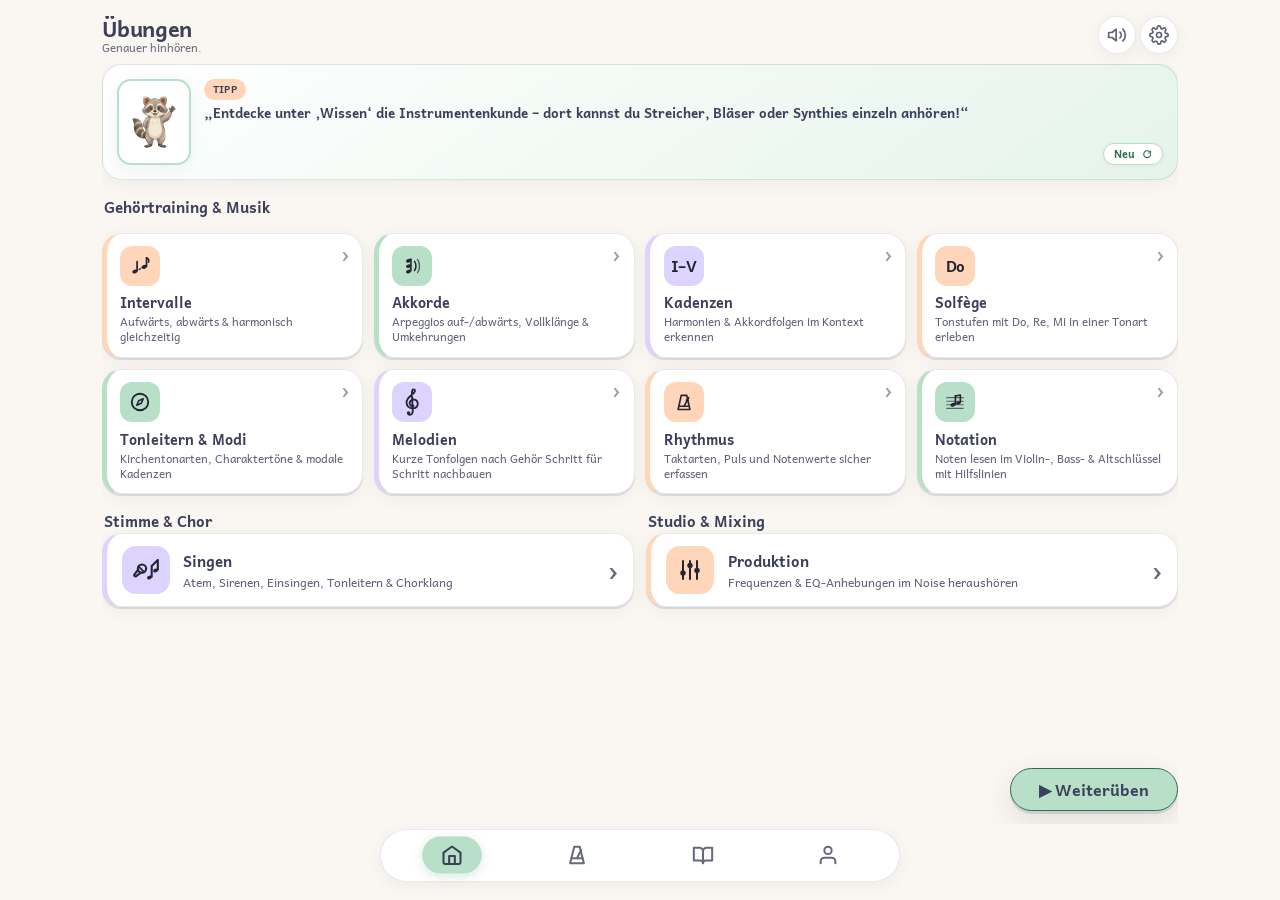
==== commit 3023fc5f: "Landscape focus layout, Explorer Mode Metal lock, account header & screenshots - Hide and block Meta" ====
--- a/index.html
+++ b/index.html
@@ -52,6 +52,9 @@
         var isBuiltInTheme = (prefs.theme === "waldlichtung" || prefs.theme === "morgentau" || prefs.theme === "abenddaemmerung" || prefs.theme === "metal" || prefs.theme === "konzertsaal" || prefs.theme === "mitternacht");
         var isCustomTheme = (prefs.theme === "custom_1" || prefs.theme === "custom_2" || prefs.theme === "custom_3");
         var theme = (isBuiltInTheme || isCustomTheme) ? prefs.theme : "waldlichtung";
+        if (prefs && prefs.explorerMode === true && theme === "metal") {
+          theme = "waldlichtung";
+        }
         var prefersDark = window.matchMedia && window.matchMedia("(prefers-color-scheme: dark)").matches;
         var effective = appearance === "system" ? (prefersDark ? "dark" : "light") : appearance;
         if (theme === "metal" || theme === "mitternacht") effective = "dark";
@@ -2796,7 +2799,7 @@
               </div>
             </button>
 
-            <button class="theme-preview-item" type="button" data-theme-choice="metal">
+            <button class="theme-preview-item" type="button" data-theme-choice="metal" data-explorer-hide="1">
               <div class="theme-info">
                 <span class="theme-name" data-i18n="settings.themeMetal">Metal</span>
                 <span class="theme-status">Auswählen</span>
--- a/styles.css
+++ b/styles.css
@@ -19801,14 +19801,77 @@
     margin-inline: auto;
   }
 
-  /* Übungen (#viewExercise): Zweispaltiges Klavierpult-Layout
-     Links: Aufgabe/Notensystem oben + Maskottchen-Bühne darunter
-     Rechts: Feedback + Antwortkacheln/Klaviatur + Play-Dock ganz unten */
+  /* Übungen (#viewExercise) & Einsingen (#viewWarmup) auf Desktop & Tablet im Querformat:
+     Bewährtes, ruhiges 1-spaltiges Fokus-Pult (wie Portrait, aber großzügig auf 720 px verbreitert),
+     sodass der gewohnte Oben→Mitte→Unten-Fluss und volle Breite für Notensysteme & Klaviaturen
+     erhalten bleiben – ohne aufgeblasene Leerflächen. Das 2-Spalten-Layout greift gezielt erst auf
+     flachen Querformat-Smartphones (max-height: 540px). */
+  #viewExercise,
+  #viewWarmup {
+    max-width: 720px;
+    width: 100%;
+    margin-inline: auto;
+  }
+
+  #viewExercise .central-stage {
+    max-width: 440px;
+  }
+
+  #viewWarmup .warmup-stage-card {
+    max-width: 480px;
+  }
+
+  #viewExercise .dock-bar,
+  #viewWarmup .dock-bar {
+    max-width: 520px;
+    width: 100%;
+    margin-inline: auto;
+  }
+
+  /* Auf größeren Fenstern dürfen Antwortkacheln sanft etwas komfortabler sein */
+  @media (min-height: 680px) {
+    #viewExercise:not(.fit-1):not(.fit-2):not(.fit-3) .degrees-grid .degree-btn {
+      min-height: 4.1rem;
+    }
+  }
+}
+
+/* Breite Tablets & Desktops im Querformat (z. B. iPad 1024×768+, Laptop 1280×720+) */
+@media (orientation: landscape) and (min-width: 760px) {
+  .ref-hub-grid {
+    grid-template-columns: repeat(3, minmax(0, 1fr));
+  }
+}
+
+@media (orientation: landscape) and (min-width: 920px) {
+  /* 8 Kernkategorien = 2 symmetrische 4er-Reihen */
+  .category-grid-home {
+    grid-template-columns: repeat(4, minmax(0, 1fr));
+  }
+
+  .subpage-nodes-grid {
+    grid-template-columns: repeat(4, minmax(0, 1fr));
+  }
+
+  .notation-knowledge-grid {
+    grid-template-columns: repeat(3, minmax(0, 1fr));
+  }
+}
+
+/* Flache Querformat-Bildschirme (Smartphones im Querformat, z. B. 667×375, 844×390, 932×430):
+   Hier reicht die Höhe nicht für vertikales Stapeln – Übungen & Einsingen wechseln auf ein
+   kompaktes 2-Spalten-Layout mit zentrierter Transportleiste (.dock-bar) unten. */
+@media (orientation: landscape) and (min-width: 600px) and (max-height: 540px) {
+  #viewExercise,
+  #viewWarmup {
+    max-width: none;
+  }
+
   #viewExercise {
     display: grid;
-    grid-template-columns: minmax(0, 45fr) minmax(0, 55fr);
-    grid-template-rows: auto auto auto minmax(0, 1fr);
-    column-gap: 0.85rem;
+    grid-template-columns: minmax(0, 44fr) minmax(0, 56fr);
+    grid-template-rows: auto auto auto minmax(0, 1fr) auto;
+    column-gap: 0.72rem;
     row-gap: 0;
     align-items: stretch;
     justify-content: stretch;
@@ -19817,20 +19880,20 @@
   #viewExercise > #examStatusBar {
     grid-column: 1 / -1;
     grid-row: 1;
-    margin-bottom: 0.45rem;
+    margin-bottom: 0.35rem;
   }
 
   #viewExercise > #examAbortConfirmBanner {
     grid-column: 1 / -1;
     grid-row: 2;
-    margin-bottom: 0.45rem;
+    margin-bottom: 0.35rem;
   }
 
   :where(#viewExercise) > #exerciseModuleCard {
     grid-column: 1;
     grid-row: 3;
     align-self: start;
-    margin-bottom: 0.48rem;
+    margin-bottom: 0.36rem;
     z-index: 6;
   }
 
@@ -19846,6 +19909,18 @@
   :where(#viewExercise) > .stage-wrapper .central-stage {
     width: 100%;
     max-width: 100%;
+    height: 100%;
+    box-sizing: border-box;
+  }
+
+  #viewExercise > .dock-bar {
+    grid-column: 1 / -1;
+    grid-row: 5;
+    width: 100%;
+    max-width: 520px;
+    justify-self: center;
+    margin-top: 0.36rem;
+    z-index: 2;
   }
 
   :where(#viewExercise) > .bottom-dock {
@@ -19853,57 +19928,57 @@
     grid-row: 3 / 5;
     min-height: 0;
     height: 100%;
+    box-sizing: border-box;
+    display: flex;
+    flex-direction: column;
+    justify-content: safe center;
+    gap: 0.38rem;
+    padding: 0.56rem 0.65rem;
+    background-color: var(--surface-white);
+    border: 1px solid var(--border-soft);
+    border-radius: var(--radius-lg);
+    box-shadow: var(--shadow-card);
+  }
+
+  #viewExercise > .bottom-dock > #feedbackContainer:not(.hidden) {
+    margin-bottom: auto;
+  }
+
+  #viewExercise > .bottom-dock > #examPostAnswerBar:not(.hidden) {
+    margin-top: auto;
+  }
+
+  #viewWarmup {
+    display: grid;
+    grid-template-columns: minmax(0, 52fr) minmax(0, 48fr);
+    grid-template-rows: minmax(0, 1fr) auto auto minmax(0, 1fr) auto;
+    column-gap: 0.72rem;
+    row-gap: 0;
+    gap: 0 0.72rem;
+    align-items: stretch;
+  }
+
+  #viewWarmup > .warmup-header-card {
+    grid-column: 1;
+    grid-row: 2;
+    align-self: end;
+    margin-bottom: 0.42rem;
+    z-index: 6;
+  }
+
+  #viewWarmup > .warmup-bottom-dock {
+    grid-column: 1;
+    grid-row: 3;
+    min-height: 0;
     display: flex;
     flex-direction: column;
     justify-content: flex-start;
-    gap: 0.44rem;
-  }
-
-  #viewExercise > .bottom-dock > .dock-bar {
-    margin-top: auto;
-  }
-
-  #viewExercise > .bottom-dock > #examPostAnswerBar:not(.hidden) {
-    margin-top: auto;
-  }
-
-  #viewExercise > .bottom-dock > #examPostAnswerBar:not(.hidden) + .dock-bar {
-    margin-top: 0;
-  }
-
-  /* Einsing-Helfer (#viewWarmup): Links Steuerung + Klaviatur/Dock, Rechts volle Bühnenhöhe (Atem-Kugel) */
-  #viewWarmup {
-    display: grid;
-    grid-template-columns: minmax(0, 48fr) minmax(0, 52fr);
-    grid-template-rows: auto minmax(0, 1fr);
-    column-gap: 0.85rem;
-    row-gap: 0;
-    gap: 0 0.85rem;
-    align-items: stretch;
-  }
-
-  #viewWarmup > .warmup-header-card {
-    grid-column: 1;
-    grid-row: 1;
-    align-self: start;
-    margin-bottom: 0.45rem;
-    z-index: 6;
-  }
-
-  #viewWarmup > .warmup-bottom-dock {
-    grid-column: 1;
-    grid-row: 2;
-    min-height: 0;
-    height: 100%;
-    display: flex;
-    flex-direction: column;
-    justify-content: flex-end;
-    gap: 0.4rem;
+    gap: 0.36rem;
   }
 
   #viewWarmup > .warmup-stage-wrapper {
     grid-column: 2;
-    grid-row: 1 / 3;
+    grid-row: 1 / 5;
     min-height: 0;
     height: 100%;
     padding: 0;
@@ -19915,32 +19990,15 @@
     height: 100%;
     justify-content: center;
   }
-}
-
-/* Breite Tablets & Desktops im Querformat (z. B. iPad 1024×768+, Laptop 1280×720+) */
-@media (orientation: landscape) and (min-width: 760px) {
-  .ref-hub-grid {
-    grid-template-columns: repeat(3, minmax(0, 1fr));
-  }
-}
-
-@media (orientation: landscape) and (min-width: 920px) {
-  /* 8 Kernkategorien = 2 symmetrische 4er-Reihen */
-  .category-grid-home {
-    grid-template-columns: repeat(4, minmax(0, 1fr));
-  }
-
-  .subpage-nodes-grid {
-    grid-template-columns: repeat(4, minmax(0, 1fr));
-  }
-
-  .notation-knowledge-grid {
-    grid-template-columns: repeat(3, minmax(0, 1fr));
-  }
-
-  #viewExercise,
-  #viewWarmup {
-    column-gap: 1.15rem;
+
+  #viewWarmup > .dock-bar {
+    grid-column: 1 / -1;
+    grid-row: 5;
+    width: 100%;
+    max-width: 520px;
+    justify-self: center;
+    margin-top: 0.36rem;
+    z-index: 2;
   }
 }
 
@@ -19973,6 +20031,20 @@
     column-gap: 0.62rem;
   }
 
+  /* Einsing-Helfer: Steuer-Pult braucht auf flachen Phones mehr Breite (Chips, Klaviatur, Abspielen) */
+  #viewWarmup {
+    grid-template-columns: minmax(0, 54fr) minmax(0, 46fr);
+    column-gap: 0.62rem;
+  }
+
+  #viewWarmup > .warmup-header-card {
+    margin-bottom: 0.3rem;
+  }
+
+  #viewWarmup > .warmup-bottom-dock {
+    gap: 0.28rem;
+  }
+
   :where(#viewExercise) > #examStatusBar,
   :where(#viewExercise) > #examAbortConfirmBanner,
   :where(#viewExercise) > #exerciseModuleCard {
@@ -19983,8 +20055,14 @@
     padding: 0.46rem 0.56rem;
   }
 
+  #viewExercise > .dock-bar,
+  #viewWarmup > .dock-bar {
+    margin-top: 0.28rem;
+  }
+
   :where(#viewExercise) > .bottom-dock {
     gap: 0.28rem;
+    padding: 0.5rem 0.6rem;
   }
 
   .modal-dialog {
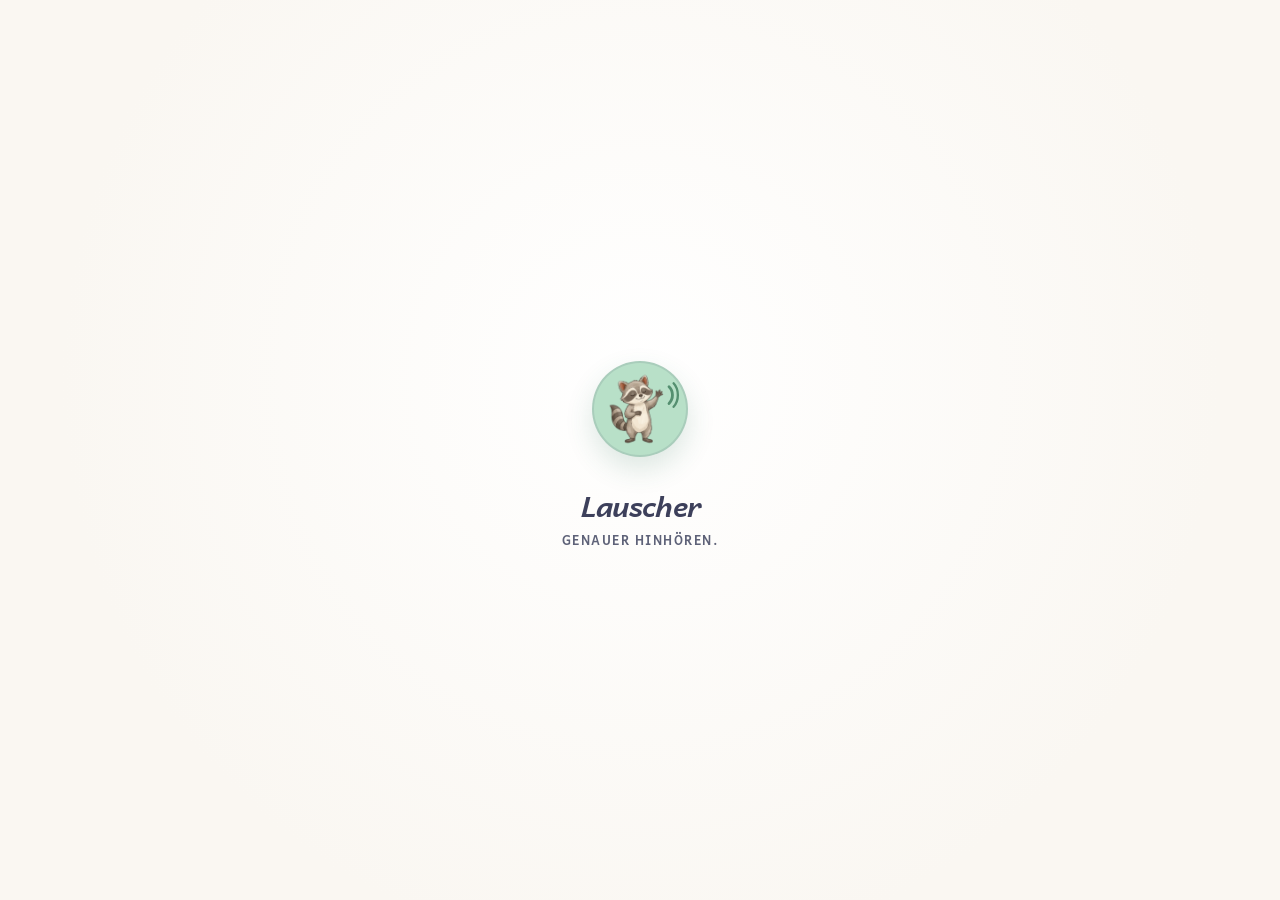
==== commit a74bd5ea: "Onboarding piano welcome melody and explicit account role selector" ====
--- a/index.html
+++ b/index.html
@@ -190,7 +190,7 @@
             <input type="text" id="welcomeProfileNameInput" class="account-input" maxlength="24" placeholder="z. B. Alex" data-i18n-placeholder="space.namePlaceholder">
           </div>
           <div class="welcome-field">
-            <span class="account-label" data-i18n="space.instrumentsLabel">Deine Instrumente / Rollen</span>
+            <span class="account-label" data-i18n="space.instrumentsLabel">Deine Instrumente</span>
             <div id="welcomeInstrumentsGroup" class="profile-pills-wrap welcome-pills-wrap"></div>
           </div>
         </div>
@@ -1170,7 +1170,12 @@
         </div>
 
         <div class="account-field">
-          <span class="account-label" data-i18n="space.instrumentsLabel">Deine Instrumente / Rollen</span>
+          <span class="account-label" id="profileRoleLabel" data-i18n="space.roleLabel">Deine Rolle</span>
+          <div id="profileRoleDropdown" class="profile-multi-dropdown-host mix-single-dropdown-host"></div>
+        </div>
+
+        <div class="account-field">
+          <span class="account-label" data-i18n="space.instrumentsLabel">Deine Instrumente</span>
           <div id="profileInstrumentsGroup" class="profile-multi-dropdown-host"></div>
         </div>
 
@@ -2907,7 +2912,7 @@
         <button id="closeHomeworkShareBtn" class="modal-close-btn" type="button" aria-label="Schließen" data-i18n-aria="common.close">✕</button>
       </div>
       <div class="modal-body homework-modal-body">
-        <p class="homework-modal-intro" data-i18n="homework.shareIntro">Lass deine Schülerin den QR-Code scannen oder schicke den Link – er öffnet genau diese Übung mit den aktuellen Einstellungen, ganz ohne Konto oder Server.</p>
+        <p id="homeworkShareIntro" class="homework-modal-intro" data-i18n="homework.shareIntro">Lass deine Schülerin den QR-Code scannen oder schicke den Link – er öffnet genau diese Übung mit den aktuellen Einstellungen, ganz ohne Konto oder Server.</p>
         <div class="homework-summary-card">
           <strong id="homeworkShareSummaryTitle" class="homework-summary-title"></strong>
           <div id="homeworkShareSummaryChips" class="homework-chips"></div>
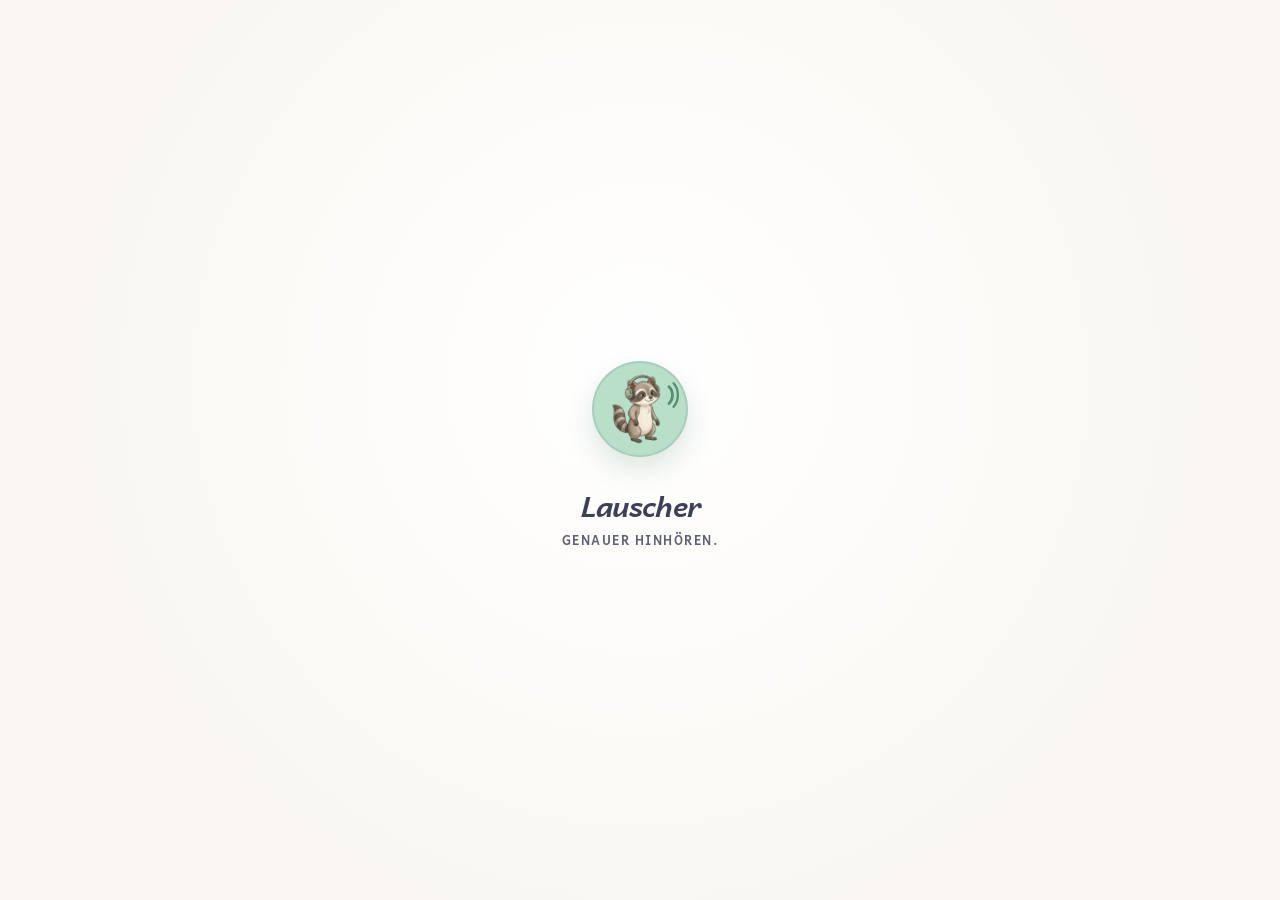
==== commit ce300b52: "Add interval distance help with tile step bars, plain prompts, and mini keyboard/fretboard visual" ====
--- a/index.html
+++ b/index.html
@@ -1516,6 +1516,7 @@
               <button id="modesPadBtn" class="module-chip-btn chip-sage hidden" type="button" aria-pressed="false">Grundton-Fläche: Aus</button>
             <button id="melodyPulseBtn" class="module-chip-btn chip-sage hidden" type="button" title="Metrum-Puls während der Melodie ein-/ausschalten" data-i18n-title="ex.melodyPulseTitle">Puls: An</button>
               <button id="singAlongChipBtn" type="button" class="module-chip-btn chip-sage hidden" aria-expanded="false" aria-controls="singAlongHint">Mitsingen</button>
+              <button id="intervalHelpChipBtn" type="button" class="module-chip-btn chip-peach hidden" aria-expanded="false" aria-controls="inlineIntervalHelpPopover" title="Abstandshilfe (Halbtöne, Klaviertasten oder Gitarrenbünde)" data-i18n-title="ex.intervalHelpTitle">Hilfe: Aus</button>
               <button id="singVoiceChipBtn" type="button" class="module-chip-btn chip-sage hidden" aria-expanded="false" aria-controls="inlineSingVoicePopover">Stimme</button>
               <button id="singDirChipBtn" type="button" class="module-chip-btn chip-peach hidden">↗</button>
               <button id="midiDirChipBtn" type="button" class="module-chip-btn chip-peach hidden">↗</button>
@@ -1552,6 +1553,17 @@
 
         <!-- MIDI-Schnellmenü in der Übung (Inhalt aus js/midi.js) -->
         <div id="inlineMidiPopover" class="module-inline-popover midi-inline-popover hidden"></div>
+
+        <!-- Direkt ausklappbare Intervall-Abstandshilfe (Aus / Halbtöne / Klaviertasten / Gitarrenbünde) -->
+        <div id="inlineIntervalHelpPopover" class="module-inline-popover hidden">
+          <span class="popover-label" data-i18n="ex.intervalHelpLabel">Abstandshilfe:</span>
+          <div class="popover-pills-row">
+            <button type="button" class="popover-pill-btn active" data-inline-interval-help="off" data-i18n="space.intervalHelpOff">Aus</button>
+            <button type="button" class="popover-pill-btn" data-inline-interval-help="semitones" data-i18n="space.intervalHelpSemitones">Halbtöne</button>
+            <button type="button" class="popover-pill-btn" data-inline-interval-help="keys" data-i18n="space.intervalHelpKeys">Klaviertasten</button>
+            <button type="button" class="popover-pill-btn" data-inline-interval-help="frets" data-i18n="space.intervalHelpFrets">Gitarrenbünde</button>
+          </div>
+        </div>
 
         <!-- Direkt ausklappbare Taktart-Auswahl (im Kadenzmodus) -->
         <div id="inlineTimeSigPopover" class="module-inline-popover hidden">
@@ -1625,6 +1637,7 @@
           <span id="stageSubtext" class="stage-sub">STATUS</span>
           <div id="stageMainText" class="stage-main">Bereit</div>
           <span id="stageFunctionText" class="stage-desc">Drücke unten auf Abspielen</span>
+          <div id="stageIntervalVisual" class="stage-interval-visual hidden" dir="ltr" aria-hidden="true"></div>
           <div id="stageStreakNotice" class="stage-streak-notice hidden" aria-live="polite"></div>
         </div>
       </div>
@@ -2738,6 +2751,16 @@
             <div class="btn-group" id="profileIntervalNotationGroup">
               <button type="button" class="opt-btn opt-btn-stacked active" data-interval-notation="de" data-i18n="space.intervalNotationDe" data-i18n-stacked="1"><span class="opt-btn-line-main">Deutsch</span><span class="opt-btn-line-sub">(P / G / k)</span></button>
               <button type="button" class="opt-btn opt-btn-stacked" data-interval-notation="intl" data-i18n="space.intervalNotationIntl" data-i18n-stacked="1"><span class="opt-btn-line-main">International</span><span class="opt-btn-line-sub">(P / M / m)</span></button>
+            </div>
+          </div>
+          <div class="settings-sub-field">
+            <span class="account-label" data-i18n="space.intervalDistanceHelp">Intervall-Abstandshilfe</span>
+            <p class="settings-hint settings-sub-hint" data-i18n="space.intervalDistanceHelpHint">Zeigt Schritte &amp; eine Mini-Ansicht für Anfänger und Kinder (im Entdecker-Modus automatisch aktiv).</p>
+            <div class="btn-group" id="profileIntervalDistanceHelpGroup" role="group" aria-label="Intervall-Abstandshilfe" data-i18n-aria="space.intervalDistanceHelp">
+              <button type="button" class="opt-btn active" data-interval-distance-help="off" aria-pressed="true" data-i18n="space.intervalHelpOff">Aus</button>
+              <button type="button" class="opt-btn" data-interval-distance-help="semitones" aria-pressed="false" data-i18n="space.intervalHelpSemitones">Halbtöne</button>
+              <button type="button" class="opt-btn" data-interval-distance-help="keys" aria-pressed="false" data-i18n="space.intervalHelpKeys">Klaviertasten</button>
+              <button type="button" class="opt-btn" data-interval-distance-help="frets" aria-pressed="false" data-i18n="space.intervalHelpFrets">Gitarrenbünde</button>
             </div>
           </div>
           <div class="settings-sub-field">
@@ -3184,6 +3207,7 @@
   <script src="js/tuner-dsp.js"></script>
   <script src="js/state.js"></script>
   <script src="js/notation.js"></script>
+  <script src="js/interval-help.js"></script>
   <script src="js/notation-terms.js"></script>
   <script src="js/navigation.js"></script>
   <script src="js/knowledge-ui.js"></script>
--- a/styles.css
+++ b/styles.css
@@ -20243,6 +20243,491 @@
 }
 
 /* ==========================================
+   INTERVALL-ABSTANDSHILFE & MINI-VISUALISIERUNG
+   ========================================== */
+.settings-sub-hint {
+  margin-top: -0.1rem;
+  margin-bottom: 0.42rem;
+}
+
+.degree-btn.has-interval-help {
+  padding-bottom: 0.32rem;
+}
+
+.degree-distance-sub {
+  font-size: 0.67rem;
+  font-weight: 700;
+  color: var(--peach-strong);
+  line-height: 1.15;
+  margin-top: 0.08rem;
+  white-space: nowrap;
+  max-width: 100%;
+  overflow: hidden;
+  text-overflow: ellipsis;
+}
+
+.degree-btn.btn-correct .degree-distance-sub {
+  color: var(--status-ok-text);
+}
+
+.degree-btn.btn-wrong .degree-distance-sub {
+  color: var(--status-err-text);
+}
+
+.degree-distance-bar {
+  width: 78%;
+  height: 4px;
+  border-radius: var(--radius-pill);
+  background: var(--tint-subtle);
+  margin-top: 0.22rem;
+  display: flex;
+  align-items: center;
+  justify-content: flex-start;
+  overflow: hidden;
+}
+
+.degree-distance-bar.is-down {
+  justify-content: flex-end;
+}
+
+.degree-distance-bar.is-zero {
+  justify-content: center;
+  background: transparent;
+}
+
+.degree-distance-fill {
+  display: block;
+  height: 100%;
+  border-radius: var(--radius-pill);
+  background: var(--peach-strong);
+  opacity: 0.72;
+  transition: width 0.15s ease;
+}
+
+.degree-distance-bar.is-zero .degree-distance-fill {
+  width: 5px;
+  height: 5px;
+  opacity: 0.6;
+}
+
+.degree-btn.btn-correct .degree-distance-fill {
+  background: var(--status-ok);
+  opacity: 1;
+}
+
+.degree-btn.btn-wrong .degree-distance-fill {
+  background: var(--status-err);
+  opacity: 0.85;
+}
+
+/* Feste Übungshöhe: kompakte Abstufung für Kachel-Abstandshilfe */
+#viewExercise.fit-1 .degree-distance-sub {
+  font-size: 0.63rem;
+  margin-top: 0.04rem;
+}
+
+#viewExercise.fit-1 .degree-distance-bar {
+  margin-top: 0.16rem;
+}
+
+#viewExercise.fit-2 .degree-distance-sub {
+  font-size: 0.6rem;
+  margin-top: 0.02rem;
+}
+
+#viewExercise.fit-2 .degree-distance-bar,
+#viewExercise.fit-3 .degree-distance-bar {
+  height: 3px;
+  margin-top: 0.12rem;
+}
+
+#viewExercise.fit-3 .degree-distance-sub {
+  font-size: 0.56rem;
+  margin-top: 0;
+}
+
+#viewExercise.fit-3.fit-4 .degree-distance-bar {
+  display: none;
+}
+
+/* Mini-Klaviatur & Mini-Griffbrett in der zentralen Bühne */
+.stage-interval-visual {
+  width: 100%;
+  max-width: 340px;
+  margin-top: 0.26rem;
+  display: flex;
+  justify-content: center;
+  align-items: center;
+  flex-shrink: 0;
+}
+
+.stage-interval-visual.hidden {
+  display: none;
+}
+
+.interval-visual-svg {
+  display: block;
+  width: 100%;
+  height: auto;
+  max-height: 70px;
+  overflow: visible;
+}
+
+.central-stage.has-interval-visual {
+  padding-top: 0.48rem;
+  padding-bottom: 0.44rem;
+}
+
+.central-stage.has-interval-visual .stage-mascot {
+  width: 38px;
+  height: 38px;
+  margin-bottom: 0.08rem;
+}
+
+.central-stage.has-interval-visual .stage-main {
+  font-size: 1.32rem;
+  line-height: 1.12;
+  margin: 0.02rem 0;
+}
+
+@container exstage (max-height: 184px) {
+  .central-stage.has-interval-visual {
+    padding: 0.3rem 0.72rem;
+  }
+  .central-stage.has-interval-visual .stage-mascot {
+    width: 28px;
+    height: 28px;
+    margin-bottom: 0.04rem;
+  }
+  .central-stage.has-interval-visual .stage-main {
+    font-size: 1.08rem;
+  }
+  .central-stage.has-interval-visual .stage-desc {
+    -webkit-line-clamp: 1;
+  }
+  .central-stage.has-interval-visual .stage-interval-visual {
+    margin-top: 0.16rem;
+    max-width: 312px;
+  }
+  .central-stage.has-interval-visual .interval-visual-svg {
+    max-height: 54px;
+  }
+}
+
+@container exstage (max-height: 152px) {
+  .central-stage.has-interval-visual {
+    grid-template-rows: auto auto auto auto;
+    padding: 0.26rem 0.72rem;
+  }
+  .central-stage.has-interval-visual .stage-desc {
+    -webkit-line-clamp: 1;
+  }
+  .central-stage.has-interval-visual .stage-interval-visual {
+    grid-column: 1 / -1;
+    grid-row: 4;
+    justify-self: center;
+    margin-top: 0.14rem;
+    max-width: 300px;
+  }
+  .central-stage.has-interval-visual .interval-visual-svg {
+    max-height: 48px;
+  }
+}
+
+@container exstage (max-height: 114px) {
+  .central-stage.has-interval-visual .stage-interval-visual {
+    display: none;
+  }
+}
+
+/* SVG-Farben: Bogen, Anker-Linie & Pill-Beschriftung */
+.ivis-stem {
+  stroke-width: 2;
+  stroke-linecap: round;
+}
+
+.ivis-stem.is-anchor {
+  stroke: var(--lilac-strong);
+  opacity: 0.78;
+}
+
+.ivis-stem.is-mystery {
+  stroke: var(--peach-strong);
+  opacity: 0.88;
+}
+
+.ivis-arc {
+  stroke-width: 2;
+  stroke-linecap: round;
+}
+
+.ivis-arc.is-reveal {
+  stroke: var(--status-ok);
+}
+
+.ivis-arc.is-wrong {
+  stroke: var(--status-warn);
+}
+
+.ivis-arc.is-anchor {
+  stroke: var(--lilac-strong);
+  opacity: 0.72;
+}
+
+.ivis-arc.is-mystery {
+  stroke: var(--peach-strong);
+  opacity: 0.85;
+}
+
+.ivis-arrow.is-reveal {
+  fill: var(--status-ok);
+}
+
+.ivis-arrow.is-wrong {
+  fill: var(--status-warn);
+}
+
+.ivis-arrow.is-anchor {
+  fill: var(--lilac-strong);
+  opacity: 0.75;
+}
+
+.ivis-arrow.is-mystery {
+  fill: var(--peach-strong);
+}
+
+.ivis-pill.is-reveal {
+  fill: var(--sage-soft);
+  stroke: var(--status-ok);
+  stroke-width: 1;
+}
+
+.ivis-pill.is-wrong {
+  fill: var(--peach-soft);
+  stroke: var(--status-warn);
+  stroke-width: 1;
+}
+
+.ivis-pill.is-anchor {
+  fill: var(--lilac-soft);
+  stroke: var(--lilac-strong);
+  stroke-width: 1;
+}
+
+.ivis-pill.is-mystery {
+  fill: var(--peach-soft);
+  stroke: var(--peach-strong);
+  stroke-width: 1;
+}
+
+.ivis-pill-text {
+  font-size: 9px;
+  font-weight: 700;
+}
+
+.ivis-pill-text.is-reveal {
+  fill: var(--status-ok-text);
+}
+
+.ivis-pill-text.is-wrong {
+  fill: var(--status-warn-text);
+}
+
+.ivis-pill-text.is-anchor {
+  fill: var(--lilac-strong);
+}
+
+.ivis-pill-text.is-mystery {
+  fill: var(--peach-strong);
+}
+
+/* SVG-Farben: Mini-Klaviatur */
+.ikb-white {
+  fill: var(--piano-white-active-bg);
+  stroke: var(--border-strong);
+  stroke-width: 1;
+}
+
+.ikb-white.is-root {
+  fill: var(--lilac-strong);
+  stroke: var(--lilac-strong);
+}
+
+.ikb-white.is-end.is-reveal,
+.ikb-white.is-same.is-reveal {
+  fill: var(--status-ok);
+  stroke: var(--status-ok);
+}
+
+.ikb-white.is-end.is-wrong,
+.ikb-white.is-same.is-wrong {
+  fill: var(--status-warn);
+  stroke: var(--status-warn);
+}
+
+.ikb-white.is-step.is-reveal {
+  fill: var(--sage-soft);
+}
+
+.ikb-white.is-step.is-wrong {
+  fill: var(--peach-soft);
+}
+
+.ikb-black {
+  fill: var(--piano-black-bg-top);
+  stroke: var(--piano-black-border);
+  stroke-width: 0.9;
+}
+
+.ikb-black.is-root {
+  fill: var(--lilac-strong);
+  stroke: var(--surface-white);
+  stroke-width: 1.1;
+}
+
+.ikb-black.is-end.is-reveal,
+.ikb-black.is-same.is-reveal {
+  fill: var(--status-ok);
+  stroke: var(--surface-white);
+  stroke-width: 1.1;
+}
+
+.ikb-black.is-end.is-wrong,
+.ikb-black.is-same.is-wrong {
+  fill: var(--status-warn);
+  stroke: var(--surface-white);
+  stroke-width: 1.1;
+}
+
+.ikb-black.is-step.is-reveal {
+  fill: var(--sage-strong);
+}
+
+.ikb-black.is-step.is-wrong {
+  fill: var(--peach-strong);
+}
+
+.ikb-key-lbl {
+  font-size: 9px;
+  font-weight: 700;
+  fill: var(--piano-white-active-ink);
+}
+
+.ikb-key-lbl.is-black-lbl {
+  font-size: 7.4px;
+}
+
+.ikb-key-lbl.is-on-fill {
+  fill: var(--on-strong-accent);
+}
+
+.ikb-step-dot.is-reveal {
+  fill: var(--status-ok);
+}
+
+.ikb-step-dot.is-wrong {
+  fill: var(--status-warn);
+}
+
+.ikb-step-dot.is-on-black {
+  stroke: var(--surface-white);
+  stroke-width: 0.8;
+}
+
+.ikb-step-num {
+  font-size: 7.2px;
+  font-weight: 700;
+  fill: var(--on-strong-accent);
+}
+
+/* SVG-Farben: Mini-Griffbrett */
+.ifb-board {
+  fill: var(--surface-warm);
+  stroke: var(--border-strong);
+  stroke-width: 1;
+}
+
+.ifb-nut {
+  fill: var(--raccoon-dark);
+}
+
+.ifb-wire {
+  stroke: var(--border-strong);
+  stroke-width: 1.1;
+}
+
+.ifb-inlay {
+  fill: var(--border-strong);
+  opacity: 0.65;
+}
+
+.ifb-string {
+  stroke: var(--raccoon-mid);
+  stroke-width: 1.6;
+  stroke-linecap: round;
+}
+
+.ifb-span.is-reveal {
+  fill: var(--sage);
+  opacity: 0.58;
+}
+
+.ifb-span.is-wrong {
+  fill: var(--peach);
+  opacity: 0.68;
+}
+
+.ifb-dot.is-root {
+  fill: var(--lilac-strong);
+  stroke: var(--surface-white);
+  stroke-width: 1.2;
+}
+
+.ifb-dot.is-end.is-reveal,
+.ifb-dot.is-same.is-reveal {
+  fill: var(--status-ok);
+  stroke: var(--surface-white);
+  stroke-width: 1.2;
+}
+
+.ifb-dot.is-end.is-wrong,
+.ifb-dot.is-same.is-wrong {
+  fill: var(--status-warn);
+  stroke: var(--surface-white);
+  stroke-width: 1.2;
+}
+
+.ifb-dot-lbl {
+  font-size: 7.8px;
+  font-weight: 700;
+  fill: var(--on-strong-accent);
+}
+
+.ifb-step-dot.is-reveal {
+  fill: var(--status-ok);
+}
+
+.ifb-step-dot.is-wrong {
+  fill: var(--status-warn);
+}
+
+.ifb-step-num {
+  font-size: 7px;
+  font-weight: 700;
+  fill: var(--on-strong-accent);
+}
+
+.ifb-fret-num {
+  font-size: 7.6px;
+  font-weight: 700;
+  fill: var(--raccoon-muted);
+}
+
+.ifb-fret-num.is-active {
+  fill: var(--raccoon-dark);
+}
+
+/* ==========================================
    BARRIEREFREIHEIT: TIPPFLÄCHEN ≥ 44 × 44 PX
    ========================================== */
 /* Auf Touch-Geräten wächst nur die unsichtbare Tippfläche (zentriertes ::before), das Layout bleibt gleich –
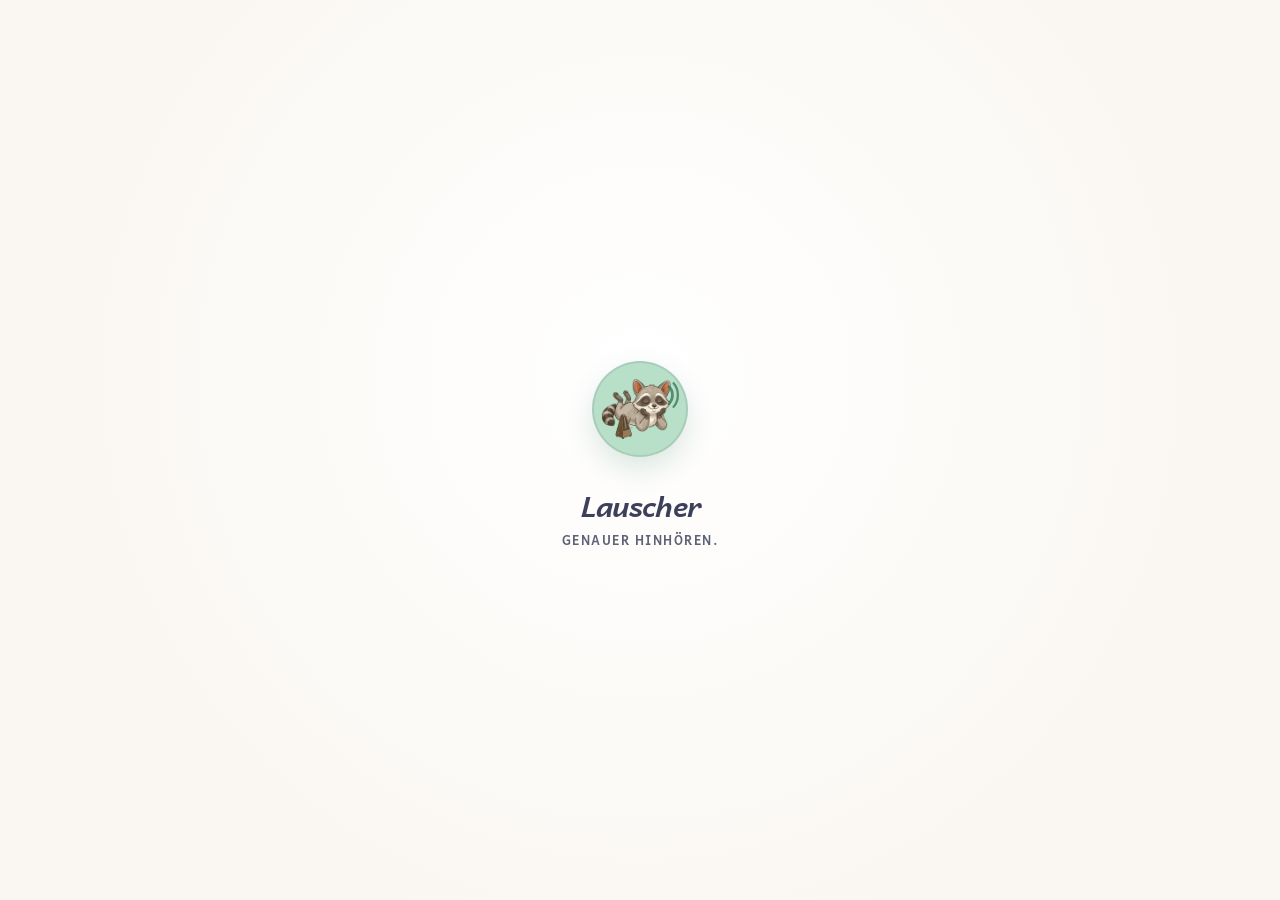
==== commit 214bdb2c: "Remove Takt 1 on chords, move streak indicator to topbar, and upgrade Solfege help" ====
--- a/index.html
+++ b/index.html
@@ -373,8 +373,9 @@
         </div>
       </div>
 
-      <!-- Rechts: Hausaufgabe teilen (in Übungen), Lautstärke & Einstellungen -->
+      <!-- Rechts: Streak-Pille (in Übungen), Hausaufgabe teilen, Lautstärke & Einstellungen -->
       <div class="header-actions">
+        <div id="stageStreakPill" class="stage-streak-pill hidden" aria-live="polite"></div>
         <button id="shareHomeworkHeaderBtn" type="button" class="icon-btn hidden" title="Als Hausaufgabe teilen (Link & QR-Code)" aria-label="Als Hausaufgabe teilen" data-i18n-title="homework.headerBtnTitle" data-i18n-aria="homework.headerBtnAria">
           <svg width="19" height="19" viewBox="0 0 24 24" fill="none" stroke="currentColor" stroke-width="2" stroke-linecap="round" stroke-linejoin="round" aria-hidden="true">
             <rect x="3" y="3" width="7" height="7" rx="1"/>
@@ -1517,6 +1518,7 @@
             <button id="melodyPulseBtn" class="module-chip-btn chip-sage hidden" type="button" title="Metrum-Puls während der Melodie ein-/ausschalten" data-i18n-title="ex.melodyPulseTitle">Puls: An</button>
               <button id="singAlongChipBtn" type="button" class="module-chip-btn chip-sage hidden" aria-expanded="false" aria-controls="singAlongHint">Mitsingen</button>
               <button id="intervalHelpChipBtn" type="button" class="module-chip-btn chip-peach hidden" aria-expanded="false" aria-controls="inlineIntervalHelpPopover" title="Abstandshilfe (Halbtöne, Klaviertasten oder Gitarrenbünde)" data-i18n-title="ex.intervalHelpTitle">Hilfe: Aus</button>
+              <button id="exerciseHintsChipBtn" type="button" class="module-chip-btn chip-peach hidden" aria-pressed="false" title="Einsteiger-Lernhilfe ein-/ausschalten" data-i18n-title="ex.exerciseHintsTitle">Hilfe: Aus</button>
               <button id="singVoiceChipBtn" type="button" class="module-chip-btn chip-sage hidden" aria-expanded="false" aria-controls="inlineSingVoicePopover">Stimme</button>
               <button id="singDirChipBtn" type="button" class="module-chip-btn chip-peach hidden">↗</button>
               <button id="midiDirChipBtn" type="button" class="module-chip-btn chip-peach hidden">↗</button>
@@ -1631,16 +1633,15 @@
 
       <div class="stage-wrapper">
         <div id="centralStageCard" class="central-stage stage-idle">
-          <div id="stageStreakPill" class="stage-streak-pill hidden" aria-live="polite"></div>
           <div id="stageBurstLayer" class="stage-burst-layer" aria-hidden="true"></div>
           <div id="stageMascotWrap" class="stage-mascot"></div>
           <span id="stageSubtext" class="stage-sub">STATUS</span>
           <div id="stageMainText" class="stage-main">Bereit</div>
           <span id="stageFunctionText" class="stage-desc">Drücke unten auf Abspielen</span>
           <div id="stageIntervalVisual" class="stage-interval-visual hidden" dir="ltr" aria-hidden="true"></div>
-          <div id="stageStreakNotice" class="stage-streak-notice hidden" aria-live="polite"></div>
-        </div>
-      </div>
+        </div>
+      </div>
+      <div id="stageStreakNotice" class="stage-streak-notice hidden" aria-live="polite"></div>
 
       <div class="bottom-dock">
 
@@ -2761,6 +2762,14 @@
               <button type="button" class="opt-btn" data-interval-distance-help="semitones" aria-pressed="false" data-i18n="space.intervalHelpSemitones">Halbtöne</button>
               <button type="button" class="opt-btn" data-interval-distance-help="keys" aria-pressed="false" data-i18n="space.intervalHelpKeys">Klaviertasten</button>
               <button type="button" class="opt-btn" data-interval-distance-help="frets" aria-pressed="false" data-i18n="space.intervalHelpFrets">Gitarrenbünde</button>
+            </div>
+          </div>
+          <div class="settings-sub-field">
+            <span class="account-label" data-i18n="space.exerciseHints">Lernhilfen in Übungen</span>
+            <p class="settings-hint settings-sub-hint" data-i18n="space.exerciseHintsHint">Zeigt Klangfarben &amp; Tasten bei Akkorden, Wegweiser bei Kadenzen, Puls-Punkte bei Taktarten &amp; Richtungs-Tipps in Solfège (im Entdecker-Modus aktiv).</p>
+            <div class="btn-group" id="profileExerciseHintsGroup" role="group" aria-label="Lernhilfen in Übungen" data-i18n-aria="space.exerciseHints">
+              <button type="button" class="opt-btn active" data-exercise-hints="off" aria-pressed="true" data-i18n="space.intervalHelpOff">Aus</button>
+              <button type="button" class="opt-btn" data-exercise-hints="on" aria-pressed="false" data-i18n="space.exerciseHintsOn">An</button>
             </div>
           </div>
           <div class="settings-sub-field">
--- a/styles.css
+++ b/styles.css
@@ -3318,9 +3318,9 @@
 }
 
 .central-stage {
-  width: 88%;
-  max-width: 360px;
-  min-height: 124px;
+  width: 94%;
+  max-width: 400px;
+  min-height: 92px;
   background-color: var(--surface-white);
   border: 2px solid var(--border-soft);
   border-radius: var(--radius-lg);
@@ -3329,20 +3329,47 @@
   align-items: center;
   justify-content: center;
   text-align: center;
-  padding: 0.56rem 0.95rem;
+  padding: 0.5rem 0.78rem;
   box-shadow: var(--shadow-card);
   transition: background-color 0.22s ease-out, border-color 0.22s ease-out, box-shadow 0.22s ease-out;
 }
 
 .stage-mascot {
-  width: 48px;
-  height: 48px;
+  width: 40px;
+  height: 40px;
   flex-shrink: 0;
-  margin-bottom: 0.14rem;
+  margin-bottom: 0;
   display: flex;
   align-items: center;
   justify-content: center;
   transition: transform 0.25s ease;
+}
+
+/* Globaler Eck-Begleiter: Lauschebär sitzt ruhig oben am Kartenanfang (symmetrisch zum Streak-Badge)
+   und nimmt dem Bühnen-Inhalt keine vertikale Höhe mehr weg (Ausnahme: is-sing-match mit eigenem Grid). */
+.central-stage:not(.is-sing-match) .stage-mascot {
+  position: absolute;
+  top: 0.42rem;
+  inset-inline-start: 0.5rem;
+  margin: 0;
+  pointer-events: none;
+  z-index: 3;
+}
+
+.central-stage:not(.is-sing-match) .stage-sub,
+.central-stage:not(.is-sing-match) .stage-main {
+  max-width: 100%;
+  padding-inline: 2.75rem;
+  box-sizing: border-box;
+  overflow: hidden;
+  text-overflow: ellipsis;
+  white-space: nowrap;
+}
+
+.central-stage:not(.is-sing-match) .stage-desc {
+  max-width: 100%;
+  padding-inline: 2.45rem;
+  box-sizing: border-box;
 }
 
 .stage-mascot > svg,
@@ -3746,6 +3773,102 @@
   background-color: var(--status-err);
   color: #FFFFFF;
   border-color: var(--status-err);
+}
+
+/* Solfège-Lernhilfe: sofort sichtbarer Grundton-Anker (Do), Stufenzahlen (1–8), Suchbereich & Richtungspfeil */
+.piano-keyboard.has-solfege-hints .piano-key-inactive {
+  opacity: 0.56;
+}
+
+.piano-white-key.is-solfege-anchor:not(.key-wrong):not(.key-correct) {
+  background: linear-gradient(180deg, color-mix(in srgb, var(--sage-soft) 52%, var(--surface-white)) 0%, color-mix(in srgb, var(--sage-soft) 78%, var(--surface-white)) 100%);
+  box-shadow: inset 0 0 0 1.5px color-mix(in srgb, var(--sage-strong) 42%, transparent);
+}
+
+.piano-white-key.is-solfege-anchor:not(.key-wrong):not(.key-correct) .solfege-key-box,
+.piano-black-key.is-solfege-anchor:not(.key-wrong):not(.key-correct) .solfege-key-box {
+  background-color: var(--sage-soft);
+  border-color: var(--sage-strong);
+  color: var(--sage-strong);
+}
+
+.piano-white-key.is-solfege-anchor:not(.key-wrong):not(.key-correct) .solfege-step-num,
+.piano-black-key.is-solfege-anchor:not(.key-wrong):not(.key-correct) .solfege-step-num {
+  color: var(--sage-strong);
+}
+
+.solfege-key-box.has-degree-num {
+  display: inline-flex;
+  flex-direction: column;
+  align-items: center;
+  justify-content: center;
+  gap: 0.02rem;
+  padding: 0.14rem 0.08rem 0.16rem;
+  top: 70%;
+}
+
+.solfege-key-box-black.has-degree-num {
+  top: 52%;
+  padding: 0.1rem 0.04rem;
+}
+
+.solfege-step-num {
+  font-size: 0.58rem;
+  font-weight: 900;
+  line-height: 1;
+  color: var(--peach-strong);
+  letter-spacing: 0;
+}
+
+.solfege-step-syl {
+  line-height: 1.08;
+}
+
+.piano-white-key.key-correct .solfege-step-num,
+.piano-black-key.key-correct .solfege-step-num,
+.piano-white-key.key-wrong .solfege-step-num,
+.piano-black-key.key-wrong .solfege-step-num {
+  color: rgba(255, 255, 255, 0.92);
+}
+
+.piano-white-key.key-wrong[data-wrong-dir]::after,
+.piano-black-key.key-wrong[data-wrong-dir]::after {
+  content: attr(data-wrong-dir);
+  position: absolute;
+  top: 0.28rem;
+  left: 50%;
+  transform: translateX(-50%);
+  min-width: 1.25rem;
+  height: 1.15rem;
+  padding: 0 0.2rem;
+  border-radius: var(--radius-pill);
+  background-color: var(--status-err);
+  color: #FFFFFF;
+  font-size: 0.72rem;
+  font-weight: 900;
+  line-height: 1.15rem;
+  text-align: center;
+  box-shadow: 0 2px 5px rgba(0, 0, 0, 0.18);
+  pointer-events: none;
+  z-index: 6;
+}
+
+.piano-white-key.key-wrong[data-wrong-dir]::after {
+  top: 40%;
+}
+
+@media (orientation: landscape) and (max-height: 540px) {
+  .piano-white-key.key-wrong[data-wrong-dir]::after {
+    top: 30%;
+  }
+}
+
+.piano-black-key.key-wrong[data-wrong-dir]::after {
+  top: 0.2rem;
+  font-size: 0.64rem;
+  min-width: 1.05rem;
+  height: 1rem;
+  line-height: 1rem;
 }
 
 /* Schwarze Tasten – einheitliches Design wie im Freien Spiel */
@@ -8918,40 +9041,71 @@
 }
 
 .stage-streak-pill {
-  position: absolute;
-  top: 0.44rem;
-  inset-inline-end: 0.54rem;
   display: inline-flex;
   align-items: center;
-  gap: 0.22rem;
-  padding: 0.15rem 0.48rem;
-  border-radius: var(--radius-pill);
-  background-color: var(--peach-soft);
-  border: 1px solid var(--peach);
-  color: var(--peach-strong);
-  font-size: 0.62rem;
-  font-weight: 800;
-  letter-spacing: 0.02em;
-  pointer-events: none;
-  z-index: 3;
-}
-
-.stage-streak-pill.is-high {
-  background-color: var(--sage-soft);
-  border-color: var(--sage-strong);
-  color: var(--sage-strong);
-}
-
-.stage-streak-notice {
-  margin-top: 0.32rem;
-  padding: 0.18rem 0.62rem;
+  gap: 0.16rem;
+  height: 32px;
+  padding: 0 0.56rem;
   border-radius: var(--radius-pill);
   background-color: var(--peach-soft);
   border: 1px solid var(--peach);
   color: var(--peach-strong);
   font-size: 0.7rem;
   font-weight: 800;
+  letter-spacing: 0.015em;
+  white-space: nowrap;
+  flex-shrink: 0;
+  box-shadow: var(--shadow-card);
+  pointer-events: none;
+  animation: streakPillPop 260ms cubic-bezier(0.22, 1, 0.36, 1) both;
+}
+
+.stage-streak-pill.is-high {
+  background-color: var(--sage-soft);
+  border-color: var(--sage-strong);
+  color: var(--sage-strong);
+}
+
+.streak-pill-num {
+  line-height: 1;
+}
+
+.streak-pill-suffix {
+  line-height: 1;
+}
+
+@media (max-width: 520px) {
+  .stage-streak-pill {
+    height: 30px;
+    padding: 0 0.44rem;
+    font-size: 0.68rem;
+  }
+  .streak-pill-suffix {
+    display: none;
+  }
+}
+
+.stage-streak-notice {
+  position: fixed;
+  top: calc(58px + env(safe-area-inset-top, 0px));
+  left: 50%;
+  transform: translateX(-50%);
+  max-width: min(92vw, 380px);
+  padding: 0.3rem 0.85rem;
+  border-radius: var(--radius-pill);
+  background-color: var(--peach-soft);
+  border: 1.5px solid var(--peach);
+  color: var(--peach-strong);
+  font-size: 0.74rem;
+  font-weight: 800;
   letter-spacing: 0.01em;
+  text-align: center;
+  white-space: nowrap;
+  overflow: hidden;
+  text-overflow: ellipsis;
+  box-shadow: 0 6px 20px rgba(32, 36, 54, 0.16);
+  pointer-events: none;
+  z-index: 84;
   animation: streakNoticeIn 320ms cubic-bezier(0.22, 1, 0.36, 1) both;
 }
 
@@ -8959,6 +9113,21 @@
   background-color: var(--sage-soft);
   border-color: var(--sage-strong);
   color: var(--sage-strong);
+}
+
+body:has(#appToast:not(.hidden)) .stage-streak-notice {
+  top: calc(114px + env(safe-area-inset-top, 0px));
+}
+
+@media (orientation: landscape) and (max-height: 540px) {
+  .stage-streak-notice {
+    top: calc(46px + env(safe-area-inset-top, 0px));
+    padding: 0.22rem 0.7rem;
+    font-size: 0.68rem;
+  }
+  body:has(#appToast:not(.hidden)) .stage-streak-notice {
+    top: calc(96px + env(safe-area-inset-top, 0px));
+  }
 }
 
 .stage-burst-layer {
@@ -9015,14 +9184,25 @@
   100% { transform: translateY(0) scale(1.06) rotate(0deg); }
 }
 
+@keyframes streakPillPop {
+  from {
+    opacity: 0;
+    transform: scale(0.88);
+  }
+  to {
+    opacity: 1;
+    transform: scale(1);
+  }
+}
+
 @keyframes streakNoticeIn {
   from {
     opacity: 0;
-    transform: translateY(4px) scale(0.96);
+    transform: translate(-50%, -6px) scale(0.95);
   }
   to {
     opacity: 1;
-    transform: translateY(0) scale(1);
+    transform: translate(-50%, 0) scale(1);
   }
 }
 
@@ -12583,165 +12763,121 @@
   overflow: hidden;
 }
 
-/* Mittlere Platzhöhe (z. B. Solfège, Melodie, Notenlesen-Einzelsystem, größere Antwortraster):
-   weiterhin dieselbe vertikale Kartenform und -breite, harmonisch kompakter */
+/* Mittlere Platzhöhe: ruhige, zentrierte Karte ohne Layout-Sprung (Eck-Begleiter spart vertikale Höhe) */
 @container exstage (max-height: 184px) {
-  .central-stage {
-    min-height: 106px;
-    padding: 0.36rem 0.85rem;
-  }
-  .central-stage .stage-mascot {
-    width: 40px;
-    height: 40px;
-    margin-bottom: 0.06rem;
-  }
-  .central-stage .stage-sub {
+  .central-stage:not(.is-sing-match) {
+    min-height: 78px;
+    padding: 0.36rem 0.72rem;
+  }
+  .central-stage:not(.is-sing-match) .stage-mascot {
+    width: 36px;
+    height: 36px;
+    top: 0.34rem;
+    inset-inline-start: 0.44rem;
+  }
+  .central-stage:not(.is-sing-match) .stage-sub {
     font-size: 0.54rem;
-  }
-  .central-stage .stage-main {
-    font-size: 1.28rem;
+    padding-inline: 2.55rem;
+  }
+  .central-stage:not(.is-sing-match) .stage-main {
+    font-size: 1.24rem;
     line-height: 1.12;
     margin: 0.02rem 0;
-  }
-  .central-stage .stage-desc {
+    padding-inline: 2.55rem;
+  }
+  .central-stage:not(.is-sing-match) .stage-desc {
     font-size: 0.67rem;
     line-height: 1.2;
+    padding-inline: 2.35rem;
     display: -webkit-box;
     -webkit-line-clamp: 2;
     -webkit-box-orient: vertical;
     overflow: hidden;
   }
-  .central-stage .stage-streak-pill {
-    top: 0.32rem;
-    inset-inline-end: 0.4rem;
-    font-size: 0.56rem;
-    padding: 0.1rem 0.4rem;
-  }
-  .stage-streak-notice {
-    margin-top: 0.12rem;
-    font-size: 0.6rem;
-  }
-}
-
-/* Wenig vertikaler Platz (z. B. Tap-Pad, Doppelsystem, Kombi-Diktat oder eingeblendete Feedback-Karte):
-   rechtzeitig quer anordnen (Maskottchen links, Text rechts), damit weder Bild noch Text je beschnitten werden */
-@container exstage (max-height: 152px) {
-  .central-stage {
-    width: 92%;
-    max-width: 380px;
-    min-height: 64px;
-    padding: 0.34rem 0.85rem;
-    display: grid;
-    grid-template-columns: auto minmax(0, 1fr);
-    grid-template-rows: auto auto auto;
-    justify-content: center;
-    align-items: center;
-    align-content: center;
-    text-align: start;
-    gap: 0.04rem 0.62rem;
-  }
-  .central-stage .stage-mascot {
-    grid-column: 1;
-    grid-row: 1 / 4;
-    width: 40px;
-    height: 40px;
-    margin: 0;
-  }
-  .central-stage .stage-sub {
-    grid-column: 2;
-    grid-row: 1;
-    font-size: 0.54rem;
-    line-height: 1.14;
-    padding-inline-end: 2.1rem;
-    white-space: nowrap;
-    overflow: hidden;
-    text-overflow: ellipsis;
-  }
-  .central-stage .stage-main {
-    grid-column: 2;
-    grid-row: 2;
-    font-size: clamp(0.98rem, 4.2vw, 1.14rem);
-    line-height: 1.14;
-    margin: 0;
-    white-space: nowrap;
-    overflow: hidden;
-    text-overflow: ellipsis;
-  }
-  .central-stage .stage-desc {
-    grid-column: 2;
-    grid-row: 3;
-    font-size: 0.65rem;
-    line-height: 1.18;
-    display: -webkit-box;
-    -webkit-line-clamp: 2;
-    -webkit-box-orient: vertical;
-    overflow: hidden;
-  }
-  .central-stage .stage-streak-pill {
-    top: 0.24rem;
-    inset-inline-end: 0.36rem;
-    font-size: 0.54rem;
-    padding: 0.08rem 0.34rem;
-  }
-  .central-stage .stage-streak-notice {
-    grid-column: 1 / -1;
-    justify-self: center;
-    margin-top: 0.08rem;
-    font-size: 0.58rem;
-    padding: 0.06rem 0.44rem;
-  }
-}
-
-/* Knapp (z. B. mit eingeblendetem Tap-Zeitstrahl): Beschreibung einzeilig, ohne Zusatzbanner */
-@container exstage (max-height: 94px) {
-  .central-stage {
-    min-height: 50px;
-    padding: 0.22rem 0.78rem;
-    gap: 0.02rem 0.52rem;
-  }
-  .central-stage .stage-mascot {
+}
+
+/* Wenig vertikaler Platz: bleibt zentriert ohne Umbruch auf 2-Spalten-Grid – nur sanft verdichtet */
+@container exstage (max-height: 140px) {
+  .central-stage:not(.is-sing-match) {
+    min-height: 62px;
+    padding: 0.28rem 0.68rem;
+  }
+  .central-stage:not(.is-sing-match) .stage-mascot {
     width: 32px;
     height: 32px;
-  }
-  .central-stage .stage-main {
-    font-size: clamp(0.9rem, 3.9vw, 1.04rem);
-    line-height: 1.1;
-  }
-  .central-stage .stage-desc {
-    font-size: 0.62rem;
-    line-height: 1.15;
+    top: 0.28rem;
+    inset-inline-start: 0.4rem;
+  }
+  .central-stage:not(.is-sing-match) .stage-sub {
+    font-size: 0.52rem;
+    line-height: 1.12;
+    padding-inline: 2.35rem;
+  }
+  .central-stage:not(.is-sing-match) .stage-main {
+    font-size: clamp(0.98rem, 4.1vw, 1.12rem);
+    line-height: 1.12;
+    margin: 0.01rem 0;
+    padding-inline: 2.35rem;
+  }
+  .central-stage:not(.is-sing-match) .stage-desc {
+    font-size: 0.64rem;
+    line-height: 1.16;
+    padding-inline: 2.2rem;
+    -webkit-line-clamp: 2;
+  }
+}
+
+/* Knapp (z. B. mit eingeblendetem Tap-Zeitstrahl oder Feedback-Karte): Beschreibung einzeilig, ohne Zusatzbanner */
+@container exstage (max-height: 94px) {
+  .central-stage:not(.is-sing-match) {
+    min-height: 50px;
+    padding: 0.2rem 0.64rem;
+  }
+  .central-stage:not(.is-sing-match) .stage-mascot {
+    width: 28px;
+    height: 28px;
+    top: 0.22rem;
+    inset-inline-start: 0.36rem;
+  }
+  .central-stage:not(.is-sing-match) .stage-sub,
+  .central-stage:not(.is-sing-match) .stage-main {
+    padding-inline: 2.15rem;
+  }
+  .central-stage:not(.is-sing-match) .stage-main {
+    font-size: clamp(0.9rem, 3.8vw, 1.02rem);
+    line-height: 1.08;
+  }
+  .central-stage:not(.is-sing-match) .stage-desc {
+    font-size: 0.61rem;
+    line-height: 1.14;
+    padding-inline: 2.15rem;
     -webkit-line-clamp: 1;
   }
-  .central-stage .stage-streak-notice {
+}
+
+/* Sehr wenig Platz (Notreserve fit-4): nur Status & Hauptzeile mit kleinem zentrierten Eck-Begleiter */
+@container exstage (max-height: 66px) {
+  .central-stage:not(.is-sing-match) {
+    padding: 0.14rem 0.6rem;
+    min-height: 0;
+  }
+  .central-stage:not(.is-sing-match) .stage-mascot {
+    width: 24px;
+    height: 24px;
+    top: 0;
+    bottom: 0;
+    margin-block: auto;
+    inset-inline-start: 0.36rem;
+  }
+  .central-stage:not(.is-sing-match) .stage-desc {
     display: none;
   }
-}
-
-/* Sehr wenig Platz: nur Status und Hauptzeile (mit kleinem Maskottchen links) */
-@container exstage (max-height: 66px) {
-  .central-stage {
-    padding: 0.16rem 0.72rem;
-    min-height: 0;
-    grid-template-rows: auto auto;
-    gap: 0 0.46rem;
-  }
-  .central-stage .stage-mascot {
-    grid-row: 1 / 3;
-    width: 26px;
-    height: 26px;
-  }
-  .central-stage .stage-desc,
-  .central-stage .stage-streak-notice {
-    display: none;
-  }
-  .central-stage .stage-sub {
-    grid-column: 2;
-    grid-row: 1;
-  }
-  .central-stage .stage-main {
-    grid-column: 2;
-    grid-row: 2;
-    font-size: 0.92rem;
+  .central-stage:not(.is-sing-match) .stage-sub {
+    padding-inline: 2.05rem;
+  }
+  .central-stage:not(.is-sing-match) .stage-main {
+    font-size: 0.9rem;
+    padding-inline: 2.05rem;
   }
 }
 
@@ -19893,8 +20029,61 @@
     grid-column: 1;
     grid-row: 3;
     align-self: start;
-    margin-bottom: 0.36rem;
+    padding: 0.36rem 0.48rem;
+    margin-bottom: 0.26rem;
     z-index: 6;
+  }
+
+  /* Kompaktes oberes Modul im flachen Querformat, damit die Bühne links Platz für Klaviatur/Griffbrett hat */
+  :where(#viewExercise) > #exerciseModuleCard .module-header {
+    margin-bottom: 0.24rem;
+    gap: 0.18rem 0.28rem;
+  }
+
+  :where(#viewExercise) > #exerciseModuleCard .module-title {
+    font-size: 0.74rem;
+  }
+
+  :where(#viewExercise) > #exerciseModuleCard .module-chip-btn,
+  :where(#viewExercise) > #exerciseModuleCard .module-badge {
+    font-size: 0.62rem;
+    padding: 0.11rem 0.38rem;
+  }
+
+  :where(#viewExercise) > #exerciseModuleCard .bars-grid {
+    gap: 0.3rem;
+  }
+
+  :where(#viewExercise) > #exerciseModuleCard .bar-card {
+    min-height: 36px;
+    padding: 0.2rem 0.3rem;
+  }
+
+  :where(#viewExercise) > #exerciseModuleCard .bar-tag {
+    font-size: 0.56rem;
+    line-height: 1.05;
+    margin-bottom: 0.02rem;
+  }
+
+  :where(#viewExercise) > #exerciseModuleCard .bar-roman {
+    font-size: 0.96rem;
+    line-height: 1.08;
+  }
+
+  :where(#viewExercise) > #exerciseModuleCard .bar-label {
+    font-size: 0.58rem;
+    line-height: 1.08;
+    margin-top: 0.02rem;
+  }
+
+  :where(#viewExercise) > #exerciseModuleCard .drone-mix-strip {
+    margin-top: 0.22rem;
+    padding: 0.22rem 0.38rem;
+    gap: 0.4rem;
+  }
+
+  :where(#viewExercise) > #exerciseModuleCard .drone-mix-head {
+    font-size: 0.6rem;
   }
 
   :where(#viewExercise) > .stage-wrapper {
@@ -19902,15 +20091,146 @@
     grid-row: 4;
     min-height: 0;
     height: 100%;
-    padding: 0;
+    padding: 1px 1px 3px;
+    box-sizing: border-box;
     z-index: 1;
   }
 
   :where(#viewExercise) > .stage-wrapper .central-stage {
     width: 100%;
     max-width: 100%;
+    min-height: 0;
     height: 100%;
     box-sizing: border-box;
+  }
+
+  /* Wenn Lauschebär im Querformat rechts im Eingabemodul sitzt, nutzt die linke Bühne die volle Breite */
+  :where(#viewExercise) > .stage-wrapper .central-stage.has-detached-mascot .stage-sub {
+    padding-inline: 2.15rem;
+  }
+
+  :where(#viewExercise) > .stage-wrapper .central-stage.has-detached-mascot .stage-main,
+  :where(#viewExercise) > .stage-wrapper .central-stage.has-detached-mascot .stage-desc {
+    padding-inline: 0.35rem;
+  }
+
+  :where(#viewExercise) > .stage-wrapper .central-stage.has-interval-visual .stage-interval-visual {
+    max-width: 100%;
+  }
+
+  /* Lauschebär im Querformat ruhig links in der Referenzleiste des rechten Eingabemoduls */
+  #viewExercise .tonic-ref-row:has(.stage-mascot.is-landscape-docked) {
+    position: relative;
+    width: 100%;
+    min-height: 34px;
+    justify-content: center;
+    align-items: center;
+    padding-inline: 38px;
+    box-sizing: border-box;
+  }
+
+  #viewExercise .tonic-ref-row .stage-mascot.is-landscape-docked {
+    position: absolute;
+    inset-inline-start: 0;
+    top: 0;
+    bottom: 0;
+    margin-block: auto;
+    width: 34px;
+    height: 34px;
+    flex-shrink: 0;
+    pointer-events: none;
+  }
+
+  :where(#viewExercise) > .bottom-dock > #feedbackContainer {
+    flex-shrink: 0;
+  }
+
+  :where(#viewExercise) > .bottom-dock > #feedbackContainer:not(.hidden) {
+    margin-bottom: 0;
+    padding: 0.34rem 0.5rem;
+  }
+
+  :where(#viewExercise) > .bottom-dock > #feedbackContainer .feedback-content {
+    gap: 0.28rem;
+  }
+
+  :where(#viewExercise) > .bottom-dock > #feedbackContainer .feedback-text {
+    font-size: 0.7rem;
+    line-height: 1.2;
+  }
+
+  :where(#viewExercise) > .bottom-dock > #feedbackContainer .feedback-tools .btn-tool {
+    padding: 0.26rem 0.52rem;
+    font-size: 0.69rem;
+  }
+
+  /* Im Querformat hat das rechte Eingabemodul volle Höhe für sich allein:
+     die Notenlesen-Klaviatur nutzt den freien Raum statt unter .fit-*-Stufen der linken Spalte zu schrumpfen */
+  #viewExercise > .bottom-dock .solfege-keyboard-wrap.is-notation:not(.hidden) {
+    flex: 1 1 0;
+    min-height: 112px;
+    display: flex;
+    flex-direction: column;
+    justify-content: center;
+    padding: 0.14rem 0 0.08rem;
+  }
+
+  #viewExercise > .bottom-dock .solfege-keyboard-wrap.is-notation:not(.hidden) .piano-keyboard {
+    height: 100%;
+    min-height: 112px;
+    max-height: 220px;
+  }
+
+  :where(#viewExercise) > .bottom-dock .degrees-grid.grid-intervals .degree-btn.has-interval-help {
+    min-height: 46px;
+    padding: 0.24rem 0.16rem;
+  }
+
+  :where(#viewExercise.fit-1) > .bottom-dock .degrees-grid.grid-intervals .degree-btn.has-interval-help,
+  :where(#viewExercise.fit-2) > .bottom-dock .degrees-grid.grid-intervals .degree-btn.has-interval-help {
+    min-height: 38px;
+    padding: 0.18rem 0.14rem;
+  }
+
+  :where(#viewExercise.fit-3) > .bottom-dock .degrees-grid.grid-intervals .degree-btn.has-interval-help {
+    min-height: 0;
+    padding: 0.12rem 0.1rem;
+  }
+
+  :where(#viewExercise.fit-3) > .bottom-dock .degrees-grid.grid-intervals .degree-btn.has-interval-help .degree-roman {
+    font-size: 0.88rem;
+    line-height: 1.05;
+  }
+
+  :where(#viewExercise.fit-3) > .bottom-dock .degrees-grid.grid-intervals .degree-btn.has-interval-help .degree-label {
+    font-size: 0.58rem;
+    margin-top: 0;
+  }
+
+  :where(#viewExercise.fit-3) > .bottom-dock .degrees-grid.grid-intervals .degree-btn.has-interval-help .degree-distance-sub {
+    font-size: 0.54rem;
+    line-height: 1.05;
+    margin-top: 0;
+  }
+
+  :where(#viewExercise.fit-3) > .bottom-dock .tonic-ref-row:has(.stage-mascot.is-landscape-docked) {
+    min-height: 26px;
+    padding-inline: 30px;
+  }
+
+  :where(#viewExercise.fit-3) > .bottom-dock .tonic-ref-row .stage-mascot.is-landscape-docked {
+    width: 26px;
+    height: 26px;
+  }
+
+  :where(#viewExercise) > .bottom-dock .degree-distance-sub {
+    font-size: 0.61rem;
+    margin-top: 0.02rem;
+  }
+
+  :where(#viewExercise) > .bottom-dock .degree-distance-bar {
+    height: 3px;
+    margin-top: 0.12rem;
   }
 
   #viewExercise > .dock-bar {
@@ -19941,7 +20261,7 @@
   }
 
   #viewExercise > .bottom-dock > #feedbackContainer:not(.hidden) {
-    margin-bottom: auto;
+    margin-bottom: 0;
   }
 
   #viewExercise > .bottom-dock > #examPostAnswerBar:not(.hidden) {
@@ -20266,12 +20586,85 @@
   text-overflow: ellipsis;
 }
 
-.degree-btn.btn-correct .degree-distance-sub {
+.degree-btn.btn-correct .degree-distance-sub,
+.degree-btn.btn-correct .degree-hint-sub {
   color: var(--status-ok-text);
 }
 
-.degree-btn.btn-wrong .degree-distance-sub {
+.degree-btn.btn-wrong .degree-distance-sub,
+.degree-btn.btn-wrong .degree-hint-sub {
   color: var(--status-err-text);
+}
+
+.degree-btn.has-exercise-hint {
+  padding-bottom: 0.34rem;
+}
+
+.degree-hint-sub {
+  font-size: 0.61rem;
+  font-weight: 700;
+  letter-spacing: -0.01em;
+  color: var(--peach-strong);
+  line-height: 1.14;
+  margin-top: 0.08rem;
+  white-space: nowrap;
+  max-width: 100%;
+  overflow: hidden;
+  text-overflow: ellipsis;
+}
+
+.degree-hint-sub.is-meter-count {
+  font-size: 0.62rem;
+  margin-top: 0.06rem;
+  letter-spacing: 0.01em;
+}
+
+.degree-meter-dots {
+  display: inline-flex;
+  align-items: center;
+  justify-content: center;
+  gap: 3px;
+  margin-top: 0.2rem;
+  max-width: 100%;
+}
+
+.meter-dot {
+  display: inline-block;
+  border-radius: 50%;
+  background: var(--peach-strong);
+  flex-shrink: 0;
+}
+
+.meter-dot.is-accent {
+  width: 7px;
+  height: 7px;
+  opacity: 0.95;
+}
+
+.meter-dot.is-mid {
+  width: 5.5px;
+  height: 5.5px;
+  opacity: 0.68;
+}
+
+.meter-dot.is-weak {
+  width: 4.5px;
+  height: 4.5px;
+  opacity: 0.34;
+}
+
+.meter-dot-gap {
+  display: inline-block;
+  width: 4px;
+  flex-shrink: 0;
+}
+
+.degree-btn.btn-correct .meter-dot {
+  background: var(--status-ok);
+}
+
+.degree-btn.btn-wrong .meter-dot {
+  background: var(--status-err);
 }
 
 .degree-distance-bar {
@@ -20320,18 +20713,21 @@
   opacity: 0.85;
 }
 
-/* Feste Übungshöhe: kompakte Abstufung für Kachel-Abstandshilfe */
-#viewExercise.fit-1 .degree-distance-sub {
-  font-size: 0.63rem;
+/* Feste Übungshöhe: kompakte Abstufung für Kachel-Abstandshilfe & Lernhilfen */
+#viewExercise.fit-1 .degree-distance-sub,
+#viewExercise.fit-1 .degree-hint-sub {
+  font-size: 0.62rem;
   margin-top: 0.04rem;
 }
 
-#viewExercise.fit-1 .degree-distance-bar {
-  margin-top: 0.16rem;
-}
-
-#viewExercise.fit-2 .degree-distance-sub {
-  font-size: 0.6rem;
+#viewExercise.fit-1 .degree-distance-bar,
+#viewExercise.fit-1 .degree-meter-dots {
+  margin-top: 0.14rem;
+}
+
+#viewExercise.fit-2 .degree-distance-sub,
+#viewExercise.fit-2 .degree-hint-sub {
+  font-size: 0.58rem;
   margin-top: 0.02rem;
 }
 
@@ -20341,20 +20737,86 @@
   margin-top: 0.12rem;
 }
 
-#viewExercise.fit-3 .degree-distance-sub {
-  font-size: 0.56rem;
+#viewExercise.fit-3 .degree-distance-sub,
+#viewExercise.fit-3 .degree-hint-sub {
+  font-size: 0.55rem;
   margin-top: 0;
 }
 
-#viewExercise.fit-3.fit-4 .degree-distance-bar {
+#viewExercise.fit-3 .degree-meter-dots {
+  margin-top: 0.1rem;
+  gap: 2px;
+}
+
+#viewExercise.fit-1 .degree-btn.has-exercise-hint {
+  padding-top: 0.24rem;
+  padding-bottom: 0.24rem;
+}
+
+#viewExercise.fit-2 .degree-btn.has-exercise-hint {
+  padding-top: 0.18rem;
+  padding-bottom: 0.18rem;
+}
+
+#viewExercise.fit-3 .degree-btn.has-exercise-hint {
+  padding-top: 0.14rem;
+  padding-bottom: 0.14rem;
+}
+
+#viewExercise.fit-3.fit-4 .degree-btn.has-exercise-hint {
+  min-height: 36px;
+  padding: 0.1rem 0.14rem;
+}
+
+#viewExercise.fit-3.fit-4 .degree-btn.has-exercise-hint .degree-roman {
+  font-size: 0.9rem;
+  line-height: 1.02;
+}
+
+#viewExercise.fit-3.fit-4 .degree-btn.has-exercise-hint .degree-label {
+  font-size: 0.54rem;
+  line-height: 1.02;
+  margin-top: 0;
+}
+
+#viewExercise.fit-3.fit-4 .degree-btn.has-exercise-hint .degree-hint-sub {
+  font-size: 0.52rem;
+  line-height: 1.02;
+  margin-top: 0;
+}
+
+#viewExercise.fit-3.fit-4 .degree-distance-bar,
+#viewExercise.fit-3.fit-4 .degree-hint-sub.is-meter-count {
   display: none;
+}
+
+@media (orientation: landscape) and (min-width: 600px) and (max-height: 360px) {
+  #viewExercise.fit-3.fit-4 .degrees-grid {
+    gap: 0.22rem;
+  }
+  #viewExercise.fit-3.fit-4 .degree-btn.has-exercise-hint {
+    min-height: 33px;
+    padding: 0.08rem 0.12rem;
+  }
+  #viewExercise.fit-3.fit-4 .degree-btn.has-exercise-hint .degree-roman {
+    font-size: 0.84rem;
+    line-height: 1.0;
+  }
+  #viewExercise.fit-3.fit-4 .degree-btn.has-exercise-hint .degree-label {
+    font-size: 0.5rem;
+    line-height: 1.0;
+  }
+  #viewExercise.fit-3.fit-4 .degree-btn.has-exercise-hint .degree-hint-sub {
+    font-size: 0.49rem;
+    line-height: 1.0;
+  }
 }
 
 /* Mini-Klaviatur & Mini-Griffbrett in der zentralen Bühne */
 .stage-interval-visual {
   width: 100%;
-  max-width: 340px;
-  margin-top: 0.26rem;
+  max-width: 348px;
+  margin-top: 0.22rem;
   display: flex;
   justify-content: center;
   align-items: center;
@@ -20369,74 +20831,145 @@
   display: block;
   width: 100%;
   height: auto;
-  max-height: 70px;
+  max-height: 74px;
   overflow: visible;
 }
 
 .central-stage.has-interval-visual {
-  padding-top: 0.48rem;
-  padding-bottom: 0.44rem;
+  padding: 0.36rem 0.66rem;
 }
 
 .central-stage.has-interval-visual .stage-mascot {
-  width: 38px;
-  height: 38px;
-  margin-bottom: 0.08rem;
+  width: 34px;
+  height: 34px;
+  top: 0.32rem;
+  inset-inline-start: 0.42rem;
+}
+
+.central-stage.has-interval-visual .stage-sub {
+  font-size: 0.52rem;
+  line-height: 1.1;
+  padding-inline: 2.35rem;
 }
 
 .central-stage.has-interval-visual .stage-main {
-  font-size: 1.32rem;
+  font-size: 1.06rem;
   line-height: 1.12;
-  margin: 0.02rem 0;
-}
-
-@container exstage (max-height: 184px) {
+  margin: 0.01rem 0;
+  padding-inline: 2.35rem;
+}
+
+.central-stage.has-interval-visual .stage-desc {
+  font-size: 0.65rem;
+  line-height: 1.16;
+  white-space: nowrap;
+  overflow: hidden;
+  text-overflow: ellipsis;
+  display: block;
+  padding-inline: 2.35rem;
+}
+
+.central-stage.has-interval-visual .stage-streak-notice {
+  margin-top: 0.1rem;
+  font-size: 0.58rem;
+  padding: 0.06rem 0.46rem;
+}
+
+@container exstage (max-height: 144px) {
   .central-stage.has-interval-visual {
-    padding: 0.3rem 0.72rem;
+    padding: 0.24rem 0.56rem;
   }
   .central-stage.has-interval-visual .stage-mascot {
     width: 28px;
     height: 28px;
-    margin-bottom: 0.04rem;
+    top: 0.24rem;
+    inset-inline-start: 0.36rem;
+  }
+  .central-stage.has-interval-visual .stage-sub {
+    display: none;
   }
   .central-stage.has-interval-visual .stage-main {
-    font-size: 1.08rem;
+    font-size: 0.94rem;
+    line-height: 1.1;
+    padding-inline: 2.1rem;
   }
   .central-stage.has-interval-visual .stage-desc {
-    -webkit-line-clamp: 1;
+    font-size: 0.61rem;
+    line-height: 1.14;
+    padding-inline: 2.1rem;
   }
   .central-stage.has-interval-visual .stage-interval-visual {
-    margin-top: 0.16rem;
-    max-width: 312px;
+    margin-top: 0.14rem;
+    max-width: 326px;
   }
   .central-stage.has-interval-visual .interval-visual-svg {
-    max-height: 54px;
-  }
-}
-
-@container exstage (max-height: 152px) {
+    max-height: 60px;
+  }
+  .central-stage.has-interval-visual .stage-streak-notice {
+    display: none;
+  }
+}
+
+@container exstage (max-height: 102px) {
   .central-stage.has-interval-visual {
-    grid-template-rows: auto auto auto auto;
-    padding: 0.26rem 0.72rem;
+    padding: 0.16rem 0.5rem 0.18rem;
+  }
+  .central-stage.has-interval-visual .stage-mascot {
+    width: 20px;
+    height: 20px;
+    top: 0.2rem;
+    inset-inline-start: 0.34rem;
   }
   .central-stage.has-interval-visual .stage-desc {
-    -webkit-line-clamp: 1;
+    display: none;
+  }
+  .central-stage.has-interval-visual .stage-main {
+    font-size: 0.86rem;
+    line-height: 1.15;
+    min-height: 20px;
+    padding-inline: 1.85rem;
   }
   .central-stage.has-interval-visual .stage-interval-visual {
-    grid-column: 1 / -1;
-    grid-row: 4;
-    justify-self: center;
-    margin-top: 0.14rem;
+    margin-top: 0.12rem;
     max-width: 300px;
   }
   .central-stage.has-interval-visual .interval-visual-svg {
-    max-height: 48px;
-  }
-}
-
-@container exstage (max-height: 114px) {
+    max-height: 46px;
+  }
+}
+
+@container exstage (max-height: 74px) {
   .central-stage.has-interval-visual .stage-interval-visual {
     display: none;
+  }
+}
+
+/* Handy-Querformat (2-Spalten-Pult): Die abgespielte Note steht bereits groß im oberen Modul –
+   bei aktiver Abstandshilfe gehört die Bühne komplett der Mini-Klaviatur bzw. dem Mini-Griffbrett. */
+@media (orientation: landscape) and (min-width: 600px) and (max-height: 540px) {
+  #viewExercise > .stage-wrapper .central-stage.has-interval-visual {
+    padding: 0.22rem 0.4rem;
+  }
+
+  #viewExercise > .stage-wrapper .central-stage.has-interval-visual .stage-sub,
+  #viewExercise > .stage-wrapper .central-stage.has-interval-visual .stage-main,
+  #viewExercise > .stage-wrapper .central-stage.has-interval-visual .stage-desc,
+  #viewExercise > .stage-wrapper .central-stage.has-interval-visual .stage-streak-notice {
+    display: none;
+  }
+
+  #viewExercise > .stage-wrapper .central-stage.has-interval-visual .stage-interval-visual {
+    display: flex;
+    width: 100%;
+    max-width: 100%;
+    height: 100%;
+    margin-top: 0;
+  }
+
+  #viewExercise > .stage-wrapper .central-stage.has-interval-visual .interval-visual-svg {
+    width: 100%;
+    height: auto;
+    max-height: min(100%, 124px);
   }
 }
 
@@ -20459,6 +20992,19 @@
 .ivis-arc {
   stroke-width: 2;
   stroke-linecap: round;
+}
+
+.ivis-chord-bracket {
+  stroke-width: 2;
+  stroke-linecap: round;
+}
+
+.ivis-chord-bracket.is-reveal {
+  stroke: var(--status-ok);
+}
+
+.ivis-chord-bracket.is-wrong {
+  stroke: var(--status-warn);
 }
 
 .ivis-arc.is-reveal {
